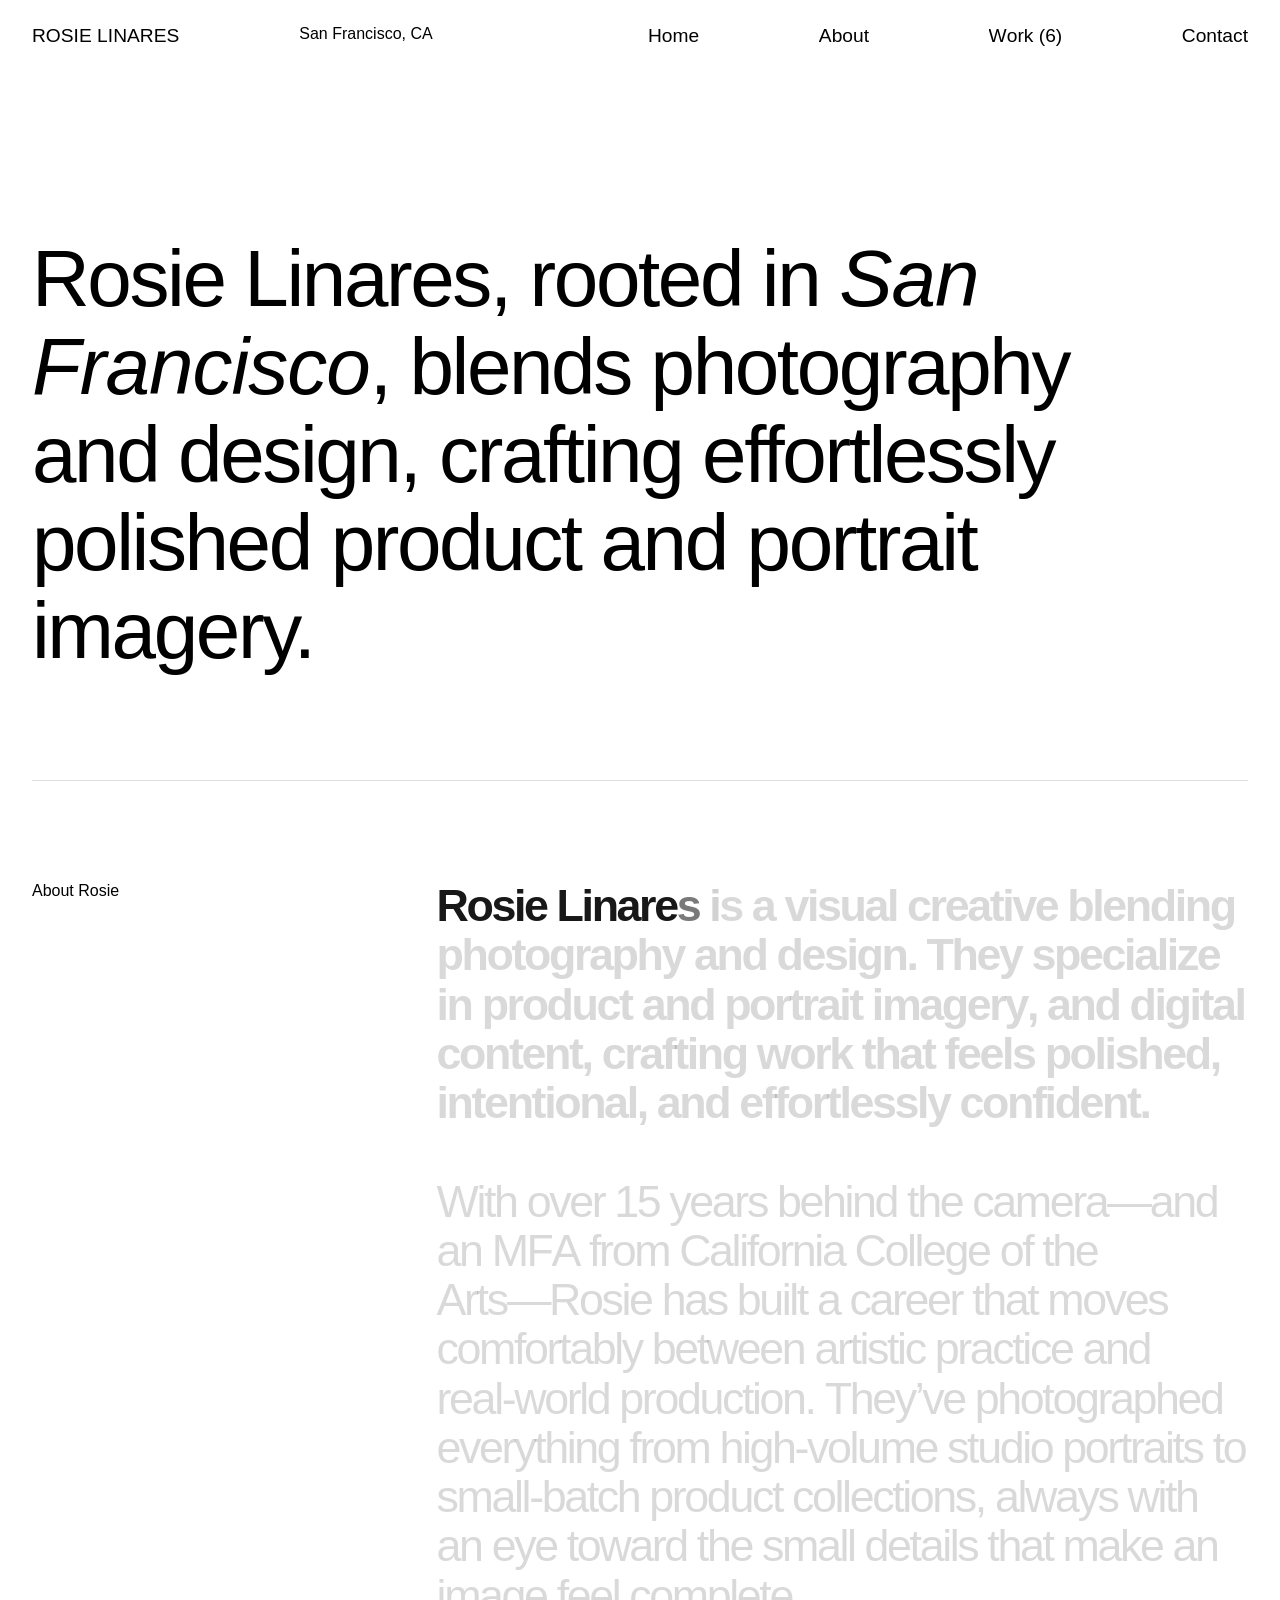
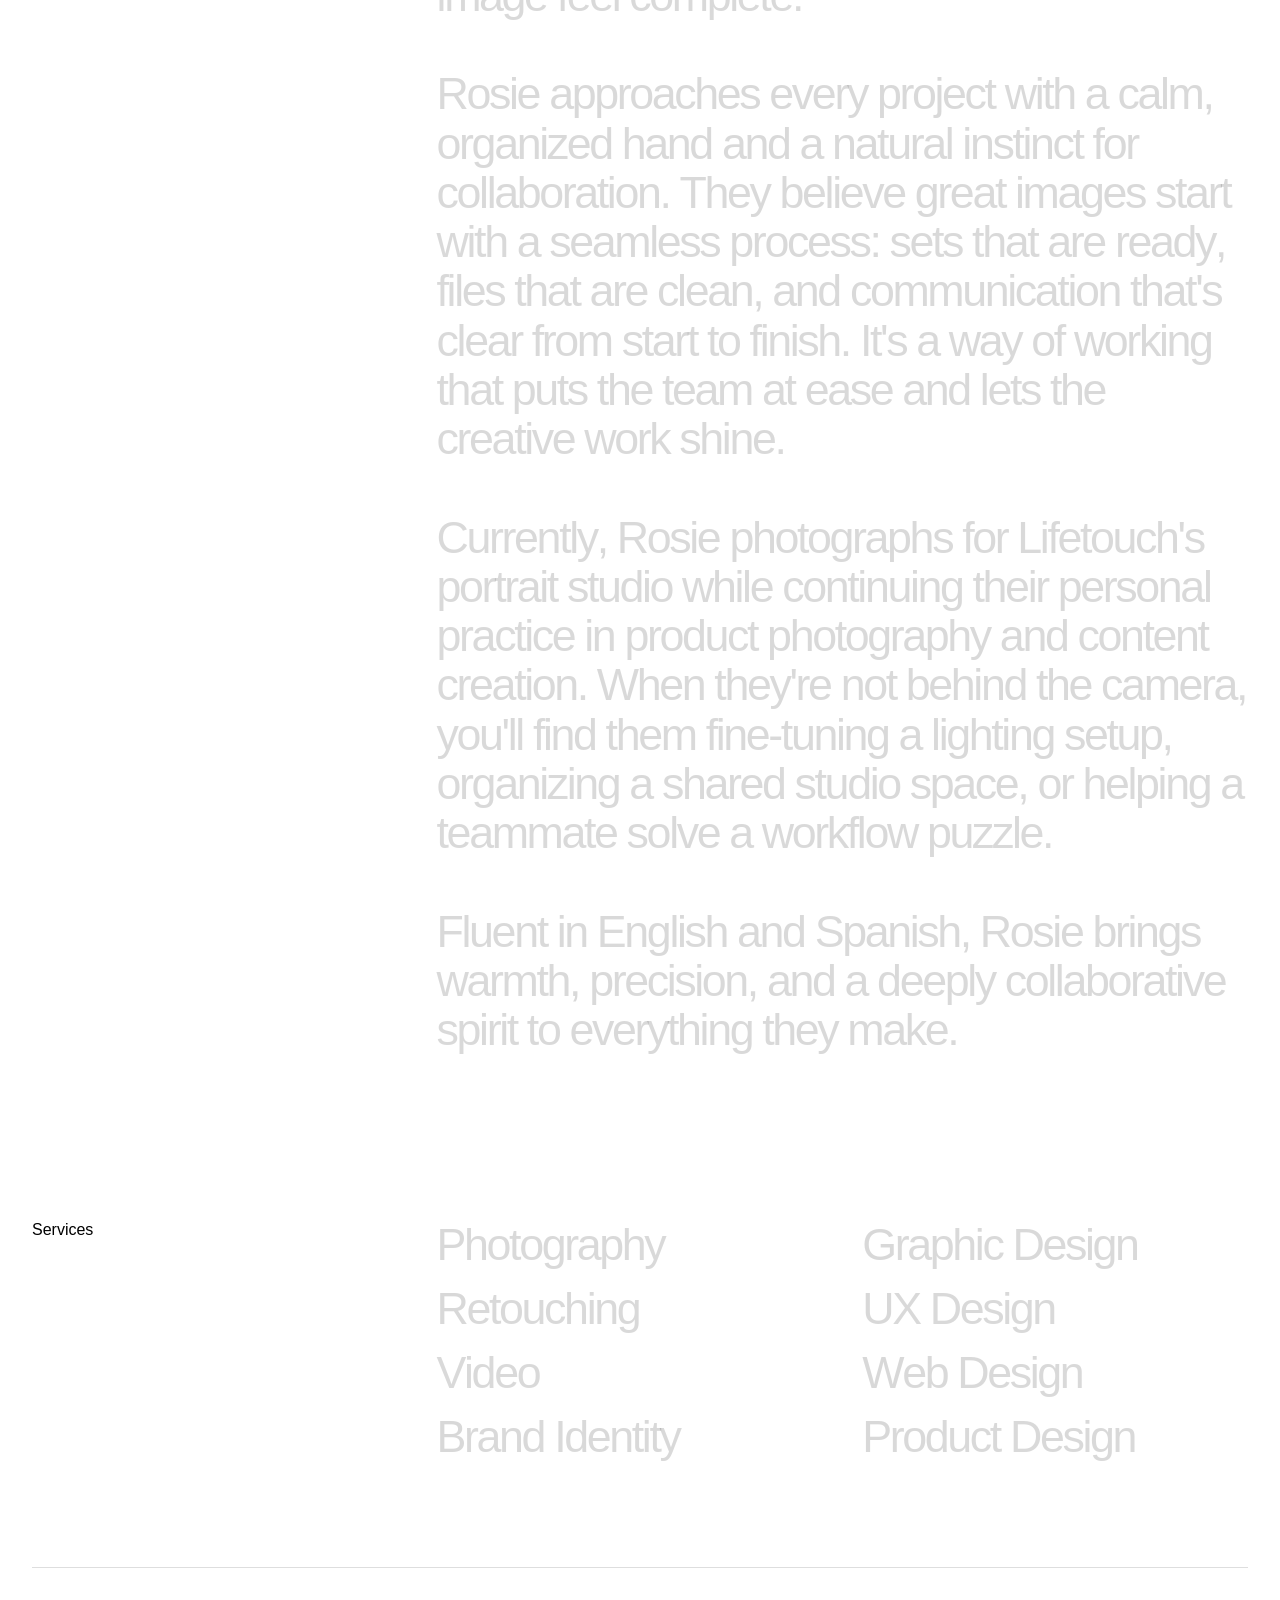
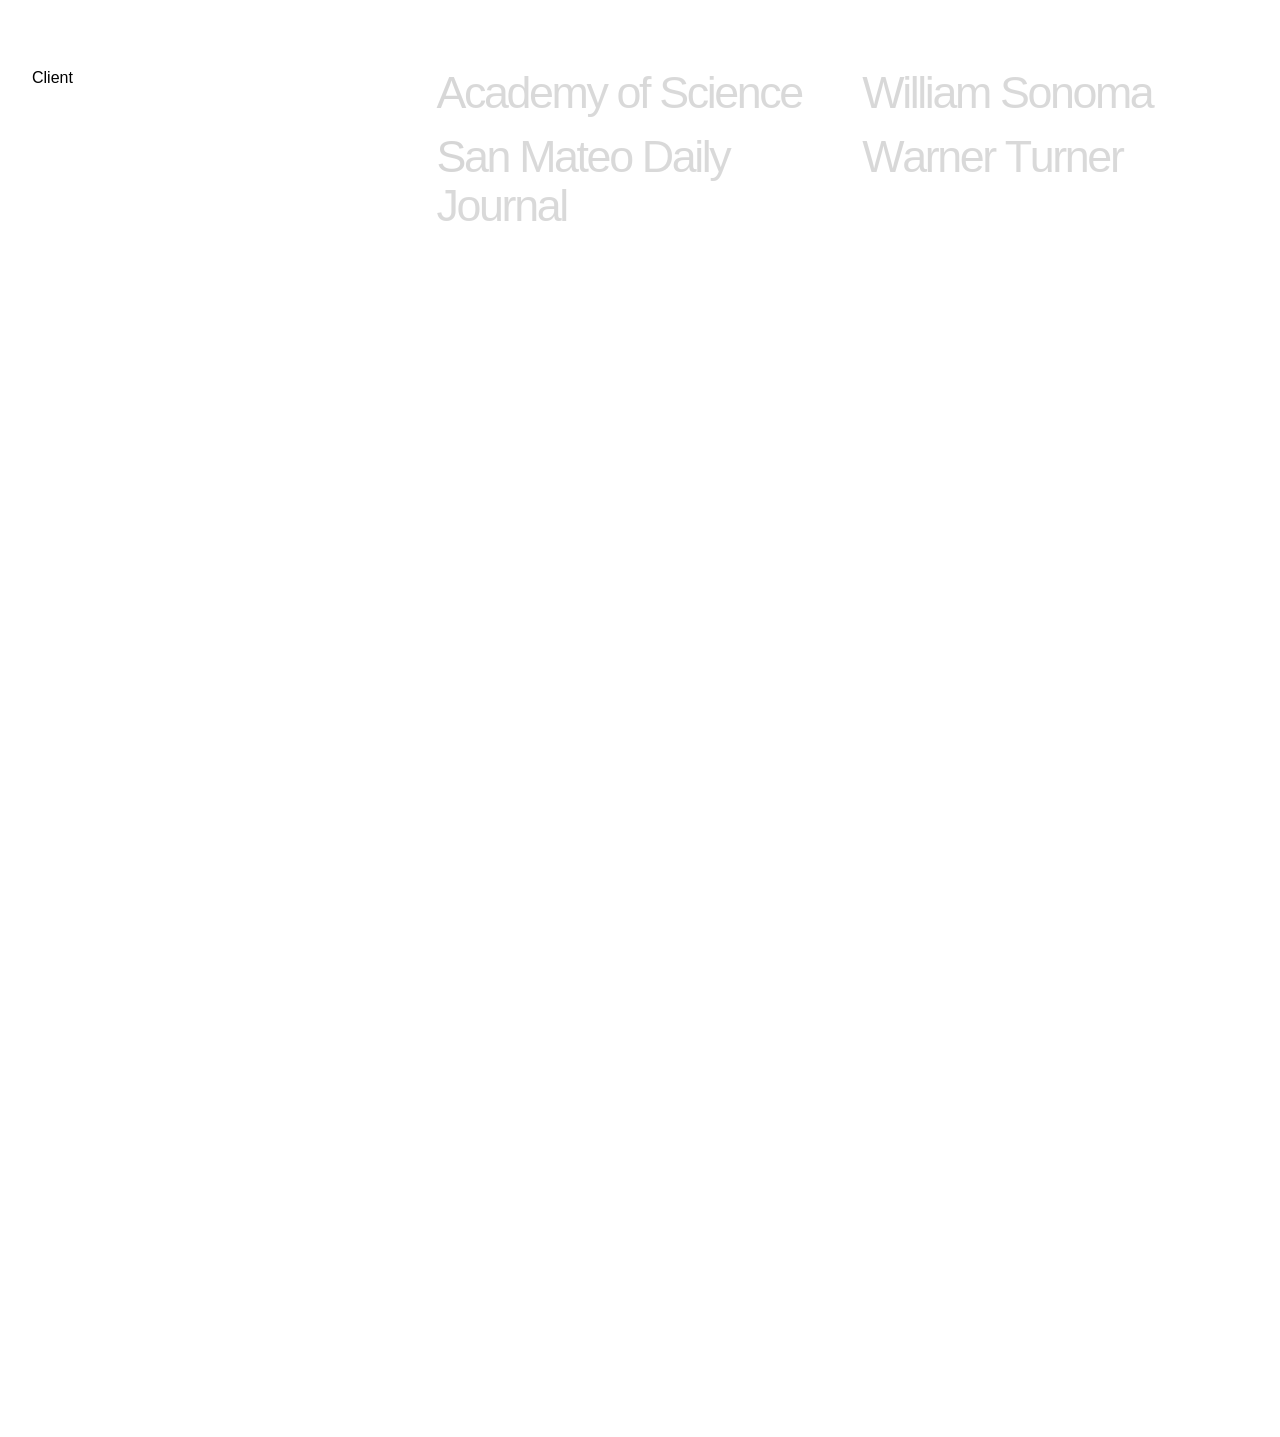
==== about.html @ 7d856538 "Added html, css, html pages all pages and styling from webflow" ====
<!DOCTYPE html><!-- Handled by Exflow.site --><html data-wf-page="6a34d59f1e7513f7c53cedb5" data-wf-site="6a34d59d1e7513f7c53ced21" data-wf-status="1" lang="en"><head><meta charset="utf-8"/><link href="https://cdn.prod.website-files.com" rel="preconnect" /><title>About | Rosie Linares, Visual Creative</title><meta content="Rosie Linares is a San Francisco visual creative blending photography and design. With an MFA and 15+ years behind the camera, they bring calm, precision, and an effortlessly polished eye to every project." name="description"/><meta content="About | Rosie Linares, Visual Creative" property="og:title"/><meta content="Rosie Linares is a San Francisco visual creative blending photography and design. With an MFA and 15+ years behind the camera, they bring calm, precision, and an effortlessly polished eye to every project." property="og:description"/><meta content="About | Rosie Linares, Visual Creative" name="twitter:title"/><meta content="Rosie Linares is a San Francisco visual creative blending photography and design. With an MFA and 15+ years behind the camera, they bring calm, precision, and an effortlessly polished eye to every project." name="twitter:description"/><meta property="og:type" content="website"/><meta content="summary_large_image" name="twitter:card"/><meta content="width=device-width, initial-scale=1" name="viewport"/><meta content="Webflow" name="generator"/><link href="css/rosie-linares.webflow.shared.ce49de2e5.css" rel="stylesheet" type="text/css"  /><style>html.w-mod-js:not(.w-mod-ix3) :is(.navigation-link .nav-text.first, .navigation-link .nav-text.second, .display-1.second) {visibility: hidden !important;}</style><link href="https://fonts.googleapis.com" rel="preconnect"/><link href="https://fonts.gstatic.com" rel="preconnect" /><script src="https://ajax.googleapis.com/ajax/libs/webfont/1.6.26/webfont.js" type="text/javascript"></script><script type="text/javascript">WebFont.load({  google: {    families: ["Inter:100,200,300,400,500,600,700,800,900","Playfair Display:400,500,600,700,800,900"]  }});</script><script type="text/javascript">!function(o,c){var n=c.documentElement,t=" w-mod-";n.className+=t+"js",("ontouchstart"in o||o.DocumentTouch&&c instanceof DocumentTouch)&&(n.className+=t+"touch")}(window,document);</script><link href="https://cdn.prod.website-files.com/6a34d59d1e7513f7c53ced21/6a3c64e9176efddaf45bf6a1_Artboard%201.png" rel="icon" type="image/png" sizes="32x32" media="(prefers-color-scheme: light)"/><link href="https://cdn.prod.website-files.com/6a34d59d1e7513f7c53ced21/6a3c64e9176efddaf45bf6a1_Artboard%201.png" rel="icon" type="image/png" sizes="32x32" media="(prefers-color-scheme: dark)"/><link href="https://cdn.prod.website-files.com/6a34d59d1e7513f7c53ced21/6a3c64e83c9393a1ef8aed61_Artboard%201.png" rel="icon" type="image/png" sizes="48x48"/><link href="https://cdn.prod.website-files.com/6a34d59d1e7513f7c53ced21/6a3c64e9ed59e086eab0b584_Artboard%201.png" rel="apple-touch-icon" sizes="180x180"/><link href="https://cdn.prod.website-files.com/6a34d59d1e7513f7c53ced21/6a3c64e952f76e71a8f8dd30_Artboard%201.png" rel="icon" type="image/png" sizes="192x192"/><link href="https://cdn.prod.website-files.com/6a34d59d1e7513f7c53ced21/6a3c64e9ed59e086eab0b587_Artboard%201.png" rel="icon" type="image/png" sizes="512x512"/></head><body><div class="navigation-wrapper-main"><div class="container-nav"><div class="navigation-content"><div id="w-node-cdcb0ebe-6184-0899-ea51-5038671515ce-671515cb" class="part-2"><a href="/" class="navigation-link w-inline-block"><div class="nav-text first">ROSIE LINARES</div><div class="nav-text second">MOKA</div></a><div class="simple-text first hide"><div>San Francisco, CA</div></div></div><nav id="w-node-cdcb0ebe-6184-0899-ea51-5038671515d2-671515cb" class="part-3"><div data-animation="default" data-collapse="medium" data-duration="400" data-easing="ease" data-easing2="ease" role="banner" class="navbar w-nav"><div class="last-item"><nav role="navigation" class="nav-menu w-nav-menu"><a href="/" class="navigation-link w-inline-block"><div class="nav-text first">Home</div><div class="nav-text second">Home</div></a><a href="/about" aria-current="page" class="navigation-link w-inline-block w--current"><div class="nav-text first">About</div><div class="nav-text second">About</div></a><a href="/work" class="navigation-link w-inline-block"><div class="nav-text first">Work (6)</div><div class="nav-text second">Work (17)</div></a><a href="mailto:contact@moka.com" class="navigation-link w-inline-block"><div class="nav-text first">Contact</div><div class="nav-text second">Contact</div></a></nav><div class="menu-button w-nav-button"><img src="https://cdn.prod.website-files.com/6a34d59d1e7513f7c53ced21/6a34d59f1e7513f7c53cef4c_hamburger.png" loading="lazy" width="26" sizes="(max-width: 767px) 26px, (max-width: 991px) 3vw, 100vw" alt="" srcset="https://cdn.prod.website-files.com/6a34d59d1e7513f7c53ced21/6a34d59f1e7513f7c53cef4c_hamburger-p-500.png 500w, https://cdn.prod.website-files.com/6a34d59d1e7513f7c53ced21/6a34d59f1e7513f7c53cef4c_hamburger.png 512w"/></div></div></div></nav></div></div></div><section class="section with-about"><div class="container"><div><div class="grid-12 top left"><h1 id="w-node-b67cacfb-a2e9-d087-ba2d-2298cf67a23e-c53cedb5" class="display-1">Rosie Linares, rooted in <span class="other-font">San Francisco</span>, blends photography and design, crafting effortlessly polished product and portrait imagery.</h1></div><div class="line-divider second"></div><div class="about-grid"><div id="w-node-a476dae7-53b1-4a06-ebf0-2ae2a60ea779-c53cedb5" class="simple-text first"><div>About Rosie</div></div><div><h2 id="w-node-_7d896076-9b51-4ad3-fa02-8f5c5465dc50-c53cedb5" class="display-1 second _2-8-rem"><strong>Rosie Linares is a visual creative blending photography and design. They specialize in product and portrait imagery, and digital content, crafting work that feels polished, intentional, and effortlessly confident.</strong><br/><br/>With over 15 years behind the camera—and an MFA from California College of the Arts—Rosie has built a career that moves comfortably between artistic practice and real-world production. They’ve photographed everything from high-volume studio portraits to small-batch product collections, always with an eye toward the small details that make an image feel complete.<br/><br/>Rosie approaches every project with a calm, organized hand and a natural instinct for collaboration. They believe great images start with a seamless process: sets that are ready, files that are clean, and communication that&#x27;s clear from start to finish. It&#x27;s a way of working that puts the team at ease and lets the creative work shine.<br/><br/>Currently, Rosie photographs for Lifetouch&#x27;s portrait studio while continuing their personal practice in product photography and content creation. When they&#x27;re not behind the camera, you&#x27;ll find them fine-tuning a lighting setup, organizing a shared studio space, or helping a teammate solve a workflow puzzle.<br/><br/>Fluent in English and Spanish, Rosie brings warmth, precision, and a deeply collaborative spirit to everything they make.</h2></div></div><div class="margin-80"><div class="photo-wrapper"><img sizes="(max-width: 1512px) 100vw, 1512px" srcset="https://cdn.prod.website-files.com/6a34d59d1e7513f7c53ced21/6a3c68575c8184cc14cb0804_101-p-500.jpg 500w, https://cdn.prod.website-files.com/6a34d59d1e7513f7c53ced21/6a3c68575c8184cc14cb0804_101-p-800.jpg 800w, https://cdn.prod.website-files.com/6a34d59d1e7513f7c53ced21/6a3c68575c8184cc14cb0804_101-p-1080.jpg 1080w, https://cdn.prod.website-files.com/6a34d59d1e7513f7c53ced21/6a3c68575c8184cc14cb0804_101.jpg 1512w" alt="" src="https://cdn.prod.website-files.com/6a34d59d1e7513f7c53ced21/6a3c68575c8184cc14cb0804_101.jpg" loading="eager" class="work-photo-first"/><div class="work-overlay first half"></div></div></div><div class="margin-80"><div class="about-grid"><div id="w-node-f2d107e4-3eb6-d639-eb3e-d5342d7d6142-c53cedb5" class="simple-text first"><div>Services</div></div><div class="grid-inside"><h2 class="display-1 second _2-8-rem">Photography</h2><h2 class="display-1 second _2-8-rem">Graphic Design</h2><h2 class="display-1 second _2-8-rem">Retouching</h2><h2 class="display-1 second _2-8-rem">UX Design</h2><h2 class="display-1 second _2-8-rem">Video</h2><h2 class="display-1 second _2-8-rem">Web Design</h2><h2 class="display-1 second _2-8-rem">Brand Identity</h2><h2 class="display-1 second _2-8-rem">Product Design</h2></div></div></div><div class="line-divider second"></div><div class="about-grid"><div id="w-node-e4e2fbf3-86de-cfc4-60fd-074ee73163d1-c53cedb5" class="simple-text first"><div>Client</div></div><div class="grid-inside"><h2 class="display-1 second _2-8-rem">Academy of Science</h2><h2 class="display-1 second _2-8-rem">William Sonoma</h2><h2 class="display-1 second _2-8-rem">San Mateo Daily Journal</h2><h2 class="display-1 second _2-8-rem">Warner Turner</h2></div></div></div></div></section><div data-w-id="bd719ca3-a203-b525-6582-d6c9aac8ec9b" class="footer-main"><div class="container"><div><div class="grid-12 less-gap"><div id="w-node-bd719ca3-a203-b525-6582-d6c9aac8ec9f-aac8ec9b"><h2 id="w-node-bd719ca3-a203-b525-6582-d6c9aac8eca0-aac8ec9b" class="display-1 second _4-2-rem">Let&#x27;s Talk</h2><a href="mailto:contact@website.com" id="w-node-bd719ca3-a203-b525-6582-d6c9aac8eca2-aac8ec9b" class="navigation-link for-button w-inline-block"><div class="nav-text first">Get in touch</div><div class="nav-text second">Get in touch</div></a><div class="margin-50"><a href="https://flowmance.com/" target="_blank" class="navigation-link copyright w-inline-block"><div class="nav-text first">©2025 Rosie Linares.</div><div class="nav-text second">©2025 Moka. Powered by Webflow</div></a></div></div><div id="w-node-bd719ca3-a203-b525-6582-d6c9aac8eca7-aac8ec9b"><div><h2 class="display-1 second uppercase">follow us</h2><div class="margin-20"><div class="margin-10"><a href="https://instagram.com/rlinaresphotography" target="_blank" class="navigation-link for-footer w-inline-block"><div class="nav-text first">Instagram</div><div class="nav-text second">Instagram</div></a></div></div></div></div><div id="w-node-bd719ca3-a203-b525-6582-d6c9aac8ecc5-aac8ec9b"><h2 class="display-1 second uppercase">Contact</h2><div class="margin-20"><a href="mailto:contact@website.com" class="navigation-link for-footer w-inline-block"><div class="nav-text first">photography@rosielinares.com</div><div class="nav-text second">photography@rosielinares.com</div></a><div class="margin-10"><a href="tel:+18001236789" class="navigation-link for-footer w-inline-block"><div class="nav-text first">+1 415 429 6673<br/></div><div class="nav-text second">+1 800 1236 789<br/></div></a></div></div></div></div></div></div><div class="container"><div><a href="#" class="navigation-link full w-inline-block"><div class="nav-text first">©ROSIE LINARES</div></a></div></div></div><script src="js/jquery.js?site=6a34d59d1e7513f7c53ced21" type="text/javascript"  ></script><script src="js/webflow.schunk.36b8fb49256177c8.js" type="text/javascript"  ></script><script src="js/webflow.schunk.e5972a22b2f95ff8.js" type="text/javascript"  ></script><script src="js/webflow-script-1.js" type="text/javascript"  ></script><script src="js/gsap.min.js" type="text/javascript"></script><script src="js/splittext.min.js" type="text/javascript"></script><script src="js/scrolltrigger.min.js" type="text/javascript"></script></body></html>
---- css/rosie-linares.webflow.shared.ce49de2e5.css ----
html {
  -webkit-text-size-adjust: 100%;
  -ms-text-size-adjust: 100%;
  font-family: sans-serif;
}

body {
  margin: 0;
}

article, aside, details, figcaption, figure, footer, header, hgroup, main, menu, nav, section, summary {
  display: block;
}

audio, canvas, progress, video {
  vertical-align: baseline;
  display: inline-block;
}

audio:not([controls]) {
  height: 0;
  display: none;
}

[hidden], template {
  display: none;
}

a {
  background-color: #0000;
}

a:active, a:hover {
  outline: 0;
}

abbr[title] {
  border-bottom: 1px dotted;
}

b, strong {
  font-weight: bold;
}

dfn {
  font-style: italic;
}

h1 {
  margin: .67em 0;
  font-size: 2em;
}

mark {
  color: #000;
  background: #ff0;
}

small {
  font-size: 80%;
}

sub, sup {
  vertical-align: baseline;
  font-size: 75%;
  line-height: 0;
  position: relative;
}

sup {
  top: -.5em;
}

sub {
  bottom: -.25em;
}

img {
  border: 0;
}

svg:not(:root) {
  overflow: hidden;
}

hr {
  box-sizing: content-box;
  height: 0;
}

pre {
  overflow: auto;
}

code, kbd, pre, samp {
  font-family: monospace;
  font-size: 1em;
}

button, input, optgroup, select, textarea {
  color: inherit;
  font: inherit;
  margin: 0;
}

button {
  overflow: visible;
}

button, select {
  text-transform: none;
}

button, html input[type="button"], input[type="reset"] {
  -webkit-appearance: button;
  cursor: pointer;
}

button[disabled], html input[disabled] {
  cursor: default;
}

button::-moz-focus-inner, input::-moz-focus-inner {
  border: 0;
  padding: 0;
}

input {
  line-height: normal;
}

input[type="checkbox"], input[type="radio"] {
  box-sizing: border-box;
  padding: 0;
}

input[type="number"]::-webkit-inner-spin-button, input[type="number"]::-webkit-outer-spin-button {
  height: auto;
}

input[type="search"] {
  -webkit-appearance: none;
}

input[type="search"]::-webkit-search-cancel-button, input[type="search"]::-webkit-search-decoration {
  -webkit-appearance: none;
}

legend {
  border: 0;
  padding: 0;
}

textarea {
  overflow: auto;
}

optgroup {
  font-weight: bold;
}

table {
  border-collapse: collapse;
  border-spacing: 0;
}

td, th {
  padding: 0;
}

@font-face {
  font-family: webflow-icons;
  src: url("[data-uri]") format("truetype");
  font-weight: normal;
  font-style: normal;
}

[class^="w-icon-"], [class*=" w-icon-"] {
  speak: none;
  font-variant: normal;
  text-transform: none;
  -webkit-font-smoothing: antialiased;
  -moz-osx-font-smoothing: grayscale;
  font-style: normal;
  font-weight: normal;
  line-height: 1;
  font-family: webflow-icons !important;
}

.w-icon-slider-right:before {
  content: "";
}

.w-icon-slider-left:before {
  content: "";
}

.w-icon-nav-menu:before {
  content: "";
}

.w-icon-arrow-down:before, .w-icon-dropdown-toggle:before {
  content: "";
}

.w-icon-file-upload-remove:before {
  content: "";
}

.w-icon-file-upload-icon:before {
  content: "";
}

* {
  box-sizing: border-box;
}

html {
  height: 100%;
}

body {
  color: #333;
  background-color: #fff;
  min-height: 100%;
  margin: 0;
  font-family: Arial, sans-serif;
  font-size: 14px;
  line-height: 20px;
}

img {
  vertical-align: middle;
  max-width: 100%;
  display: inline-block;
}

html.w-mod-touch * {
  background-attachment: scroll !important;
}

.w-block {
  display: block;
}

.w-inline-block {
  max-width: 100%;
  display: inline-block;
}

.w-clearfix:before, .w-clearfix:after {
  content: " ";
  grid-area: 1 / 1 / 2 / 2;
  display: table;
}

.w-clearfix:after {
  clear: both;
}

.w-hidden {
  display: none;
}

.w-button {
  color: #fff;
  line-height: inherit;
  cursor: pointer;
  background-color: #3898ec;
  border: 0;
  border-radius: 0;
  padding: 9px 15px;
  text-decoration: none;
  display: inline-block;
}

input.w-button {
  -webkit-appearance: button;
}

html[data-w-dynpage] [data-w-cloak] {
  color: #0000 !important;
}

.w-code-block {
  margin: unset;
}

pre.w-code-block code {
  all: inherit;
}

pre.w-code-block code > span {
  display: block !important;
}

.w-optimization {
  display: contents;
}

.w-webflow-badge, .w-webflow-badge > img {
  box-sizing: unset;
  width: unset;
  height: unset;
  max-height: unset;
  max-width: unset;
  min-height: unset;
  min-width: unset;
  margin: unset;
  padding: unset;
  float: unset;
  clear: unset;
  border: unset;
  border-radius: unset;
  background: unset;
  background-image: unset;
  background-position: unset;
  background-size: unset;
  background-repeat: unset;
  background-origin: unset;
  background-clip: unset;
  background-attachment: unset;
  background-color: unset;
  box-shadow: unset;
  transform: unset;
  direction: unset;
  font-family: unset;
  font-weight: unset;
  color: unset;
  font-size: unset;
  line-height: unset;
  font-style: unset;
  font-variant: unset;
  text-align: unset;
  letter-spacing: unset;
  -webkit-text-decoration: unset;
  text-decoration: unset;
  text-indent: unset;
  text-transform: unset;
  list-style-type: unset;
  text-shadow: unset;
  vertical-align: unset;
  cursor: unset;
  white-space: unset;
  word-break: unset;
  word-spacing: unset;
  word-wrap: unset;
  transition: unset;
}

.w-webflow-badge {
  white-space: nowrap;
  cursor: pointer;
  box-shadow: 0 0 0 1px #0000001a, 0 1px 3px #0000001a;
  visibility: visible !important;
  opacity: 1 !important;
  z-index: 2147483647 !important;
  color: #aaadb0 !important;
  width: auto !important;
  height: auto !important;
  overflow: unset !important;
  background-color: #fff !important;
  border-radius: 3px !important;
  margin: 0 !important;
  padding: 6px !important;
  font-size: 12px !important;
  line-height: 14px !important;
  text-decoration: none !important;
  display: inline-block !important;
  position: fixed !important;
  inset: auto 12px 12px auto !important;
  transform: none !important;
}

.w-webflow-badge > img {
  position: unset;
  visibility: unset !important;
  opacity: 1 !important;
  vertical-align: middle !important;
  display: inline-block !important;
}

h1, h2, h3, h4, h5, h6 {
  margin-bottom: 10px;
  font-weight: bold;
}

h1 {
  margin-top: 20px;
  font-size: 38px;
  line-height: 44px;
}

h2 {
  margin-top: 20px;
  font-size: 32px;
  line-height: 36px;
}

h3 {
  margin-top: 20px;
  font-size: 24px;
  line-height: 30px;
}

h4 {
  margin-top: 10px;
  font-size: 18px;
  line-height: 24px;
}

h5 {
  margin-top: 10px;
  font-size: 14px;
  line-height: 20px;
}

h6 {
  margin-top: 10px;
  font-size: 12px;
  line-height: 18px;
}

p {
  margin-top: 0;
  margin-bottom: 10px;
}

blockquote {
  border-left: 5px solid #e2e2e2;
  margin: 0 0 10px;
  padding: 10px 20px;
  font-size: 18px;
  line-height: 22px;
}

figure {
  margin: 0 0 10px;
}

figcaption {
  text-align: center;
  margin-top: 5px;
}

ul, ol {
  margin-top: 0;
  margin-bottom: 10px;
  padding-left: 40px;
}

.w-list-unstyled {
  padding-left: 0;
  list-style: none;
}

.w-embed:before, .w-embed:after {
  content: " ";
  grid-area: 1 / 1 / 2 / 2;
  display: table;
}

.w-embed:after {
  clear: both;
}

.w-video {
  width: 100%;
  padding: 0;
  position: relative;
}

.w-video iframe, .w-video object, .w-video embed {
  border: none;
  width: 100%;
  height: 100%;
  position: absolute;
  top: 0;
  left: 0;
}

fieldset {
  border: 0;
  margin: 0;
  padding: 0;
}

button, [type="button"], [type="reset"] {
  cursor: pointer;
  -webkit-appearance: button;
  border: 0;
}

.w-form {
  margin: 0 0 15px;
}

.w-form-done {
  text-align: center;
  background-color: #ddd;
  padding: 20px;
  display: none;
}

.w-form-fail {
  background-color: #ffdede;
  margin-top: 10px;
  padding: 10px;
  display: none;
}

label {
  margin-bottom: 5px;
  font-weight: bold;
  display: block;
}

.w-input, .w-select {
  color: #333;
  vertical-align: middle;
  background-color: #fff;
  border: 1px solid #ccc;
  width: 100%;
  height: 38px;
  margin-bottom: 10px;
  padding: 8px 12px;
  font-size: 14px;
  line-height: 1.42857;
  display: block;
}

.w-input::placeholder, .w-select::placeholder {
  color: #999;
}

.w-input:focus, .w-select:focus {
  border-color: #3898ec;
  outline: 0;
}

.w-input[disabled], .w-select[disabled], .w-input[readonly], .w-select[readonly], fieldset[disabled] .w-input, fieldset[disabled] .w-select {
  cursor: not-allowed;
}

.w-input[disabled]:not(.w-input-disabled), .w-select[disabled]:not(.w-input-disabled), .w-input[readonly], .w-select[readonly], fieldset[disabled]:not(.w-input-disabled) .w-input, fieldset[disabled]:not(.w-input-disabled) .w-select {
  background-color: #eee;
}

textarea.w-input, textarea.w-select {
  height: auto;
}

.w-select {
  background-color: #f3f3f3;
}

.w-select[multiple] {
  height: auto;
}

.w-form-label {
  cursor: pointer;
  margin-bottom: 0;
  font-weight: normal;
  display: inline-block;
}

.w-radio {
  margin-bottom: 5px;
  padding-left: 20px;
  display: block;
}

.w-radio:before, .w-radio:after {
  content: " ";
  grid-area: 1 / 1 / 2 / 2;
  display: table;
}

.w-radio:after {
  clear: both;
}

.w-radio-input {
  float: left;
  margin: 3px 0 0 -20px;
  line-height: normal;
}

.w-file-upload {
  margin-bottom: 10px;
  display: block;
}

.w-file-upload-input {
  opacity: 0;
  z-index: -100;
  width: .1px;
  height: .1px;
  position: absolute;
  overflow: hidden;
}

.w-file-upload-default, .w-file-upload-uploading, .w-file-upload-success {
  color: #333;
  display: inline-block;
}

.w-file-upload-error {
  margin-top: 10px;
  display: block;
}

.w-file-upload-default.w-hidden, .w-file-upload-uploading.w-hidden, .w-file-upload-error.w-hidden, .w-file-upload-success.w-hidden {
  display: none;
}

.w-file-upload-uploading-btn {
  cursor: pointer;
  background-color: #fafafa;
  border: 1px solid #ccc;
  margin: 0;
  padding: 8px 12px;
  font-size: 14px;
  font-weight: normal;
  display: flex;
}

.w-file-upload-file {
  background-color: #fafafa;
  border: 1px solid #ccc;
  flex-grow: 1;
  justify-content: space-between;
  margin: 0;
  padding: 8px 9px 8px 11px;
  display: flex;
}

.w-file-upload-file-name {
  font-size: 14px;
  font-weight: normal;
  display: block;
}

.w-file-remove-link {
  cursor: pointer;
  width: auto;
  height: auto;
  margin-top: 3px;
  margin-left: 10px;
  padding: 3px;
  display: block;
}

.w-icon-file-upload-remove {
  margin: auto;
  font-size: 10px;
}

.w-file-upload-error-msg {
  color: #ea384c;
  padding: 2px 0;
  display: inline-block;
}

.w-file-upload-info {
  padding: 0 12px;
  line-height: 38px;
  display: inline-block;
}

.w-file-upload-label {
  cursor: pointer;
  background-color: #fafafa;
  border: 1px solid #ccc;
  margin: 0;
  padding: 8px 12px;
  font-size: 14px;
  font-weight: normal;
  display: inline-block;
}

.w-icon-file-upload-icon, .w-icon-file-upload-uploading {
  width: 20px;
  margin-right: 8px;
  display: inline-block;
}

.w-icon-file-upload-uploading {
  height: 20px;
}

.w-container {
  max-width: 940px;
  margin-left: auto;
  margin-right: auto;
}

.w-container:before, .w-container:after {
  content: " ";
  grid-area: 1 / 1 / 2 / 2;
  display: table;
}

.w-container:after {
  clear: both;
}

.w-container .w-row {
  margin-left: -10px;
  margin-right: -10px;
}

.w-row:before, .w-row:after {
  content: " ";
  grid-area: 1 / 1 / 2 / 2;
  display: table;
}

.w-row:after {
  clear: both;
}

.w-row .w-row {
  margin-left: 0;
  margin-right: 0;
}

.w-col {
  float: left;
  width: 100%;
  min-height: 1px;
  padding-left: 10px;
  padding-right: 10px;
  position: relative;
}

.w-col .w-col {
  padding-left: 0;
  padding-right: 0;
}

.w-col-1 {
  width: 8.33333%;
}

.w-col-2 {
  width: 16.6667%;
}

.w-col-3 {
  width: 25%;
}

.w-col-4 {
  width: 33.3333%;
}

.w-col-5 {
  width: 41.6667%;
}

.w-col-6 {
  width: 50%;
}

.w-col-7 {
  width: 58.3333%;
}

.w-col-8 {
  width: 66.6667%;
}

.w-col-9 {
  width: 75%;
}

.w-col-10 {
  width: 83.3333%;
}

.w-col-11 {
  width: 91.6667%;
}

.w-col-12 {
  width: 100%;
}

.w-hidden-main {
  display: none !important;
}

@media screen and (max-width: 991px) {
  .w-container {
    max-width: 728px;
  }

  .w-hidden-main {
    display: inherit !important;
  }

  .w-hidden-medium {
    display: none !important;
  }

  .w-col-medium-1 {
    width: 8.33333%;
  }

  .w-col-medium-2 {
    width: 16.6667%;
  }

  .w-col-medium-3 {
    width: 25%;
  }

  .w-col-medium-4 {
    width: 33.3333%;
  }

  .w-col-medium-5 {
    width: 41.6667%;
  }

  .w-col-medium-6 {
    width: 50%;
  }

  .w-col-medium-7 {
    width: 58.3333%;
  }

  .w-col-medium-8 {
    width: 66.6667%;
  }

  .w-col-medium-9 {
    width: 75%;
  }

  .w-col-medium-10 {
    width: 83.3333%;
  }

  .w-col-medium-11 {
    width: 91.6667%;
  }

  .w-col-medium-12 {
    width: 100%;
  }

  .w-col-stack {
    width: 100%;
    left: auto;
    right: auto;
  }
}

@media screen and (max-width: 767px) {
  .w-hidden-main, .w-hidden-medium {
    display: inherit !important;
  }

  .w-hidden-small {
    display: none !important;
  }

  .w-row, .w-container .w-row {
    margin-left: 0;
    margin-right: 0;
  }

  .w-col {
    width: 100%;
    left: auto;
    right: auto;
  }

  .w-col-small-1 {
    width: 8.33333%;
  }

  .w-col-small-2 {
    width: 16.6667%;
  }

  .w-col-small-3 {
    width: 25%;
  }

  .w-col-small-4 {
    width: 33.3333%;
  }

  .w-col-small-5 {
    width: 41.6667%;
  }

  .w-col-small-6 {
    width: 50%;
  }

  .w-col-small-7 {
    width: 58.3333%;
  }

  .w-col-small-8 {
    width: 66.6667%;
  }

  .w-col-small-9 {
    width: 75%;
  }

  .w-col-small-10 {
    width: 83.3333%;
  }

  .w-col-small-11 {
    width: 91.6667%;
  }

  .w-col-small-12 {
    width: 100%;
  }
}

@media screen and (max-width: 479px) {
  .w-container {
    max-width: none;
  }

  .w-hidden-main, .w-hidden-medium, .w-hidden-small {
    display: inherit !important;
  }

  .w-hidden-tiny {
    display: none !important;
  }

  .w-col {
    width: 100%;
  }

  .w-col-tiny-1 {
    width: 8.33333%;
  }

  .w-col-tiny-2 {
    width: 16.6667%;
  }

  .w-col-tiny-3 {
    width: 25%;
  }

  .w-col-tiny-4 {
    width: 33.3333%;
  }

  .w-col-tiny-5 {
    width: 41.6667%;
  }

  .w-col-tiny-6 {
    width: 50%;
  }

  .w-col-tiny-7 {
    width: 58.3333%;
  }

  .w-col-tiny-8 {
    width: 66.6667%;
  }

  .w-col-tiny-9 {
    width: 75%;
  }

  .w-col-tiny-10 {
    width: 83.3333%;
  }

  .w-col-tiny-11 {
    width: 91.6667%;
  }

  .w-col-tiny-12 {
    width: 100%;
  }
}

.w-widget {
  position: relative;
}

.w-widget-map {
  width: 100%;
  height: 400px;
}

.w-widget-map label {
  width: auto;
  display: inline;
}

.w-widget-map img {
  max-width: inherit;
}

.w-widget-map .gm-style-iw {
  text-align: center;
}

.w-widget-map .gm-style-iw > button {
  display: none !important;
}

.w-widget-twitter {
  overflow: hidden;
}

.w-widget-twitter-count-shim {
  vertical-align: top;
  text-align: center;
  background: #fff;
  border: 1px solid #758696;
  border-radius: 3px;
  width: 28px;
  height: 20px;
  display: inline-block;
  position: relative;
}

.w-widget-twitter-count-shim * {
  pointer-events: none;
  -webkit-user-select: none;
  user-select: none;
}

.w-widget-twitter-count-shim .w-widget-twitter-count-inner {
  text-align: center;
  color: #999;
  font-family: serif;
  font-size: 15px;
  line-height: 12px;
  position: relative;
}

.w-widget-twitter-count-shim .w-widget-twitter-count-clear {
  display: block;
  position: relative;
}

.w-widget-twitter-count-shim.w--large {
  width: 36px;
  height: 28px;
}

.w-widget-twitter-count-shim.w--large .w-widget-twitter-count-inner {
  font-size: 18px;
  line-height: 18px;
}

.w-widget-twitter-count-shim:not(.w--vertical) {
  margin-left: 5px;
  margin-right: 8px;
}

.w-widget-twitter-count-shim:not(.w--vertical).w--large {
  margin-left: 6px;
}

.w-widget-twitter-count-shim:not(.w--vertical):before, .w-widget-twitter-count-shim:not(.w--vertical):after {
  content: " ";
  pointer-events: none;
  border: solid #0000;
  width: 0;
  height: 0;
  position: absolute;
  top: 50%;
  left: 0;
}

.w-widget-twitter-count-shim:not(.w--vertical):before {
  border-width: 4px;
  border-color: #75869600 #5d6c7b #75869600 #75869600;
  margin-top: -4px;
  margin-left: -9px;
}

.w-widget-twitter-count-shim:not(.w--vertical).w--large:before {
  border-width: 5px;
  margin-top: -5px;
  margin-left: -10px;
}

.w-widget-twitter-count-shim:not(.w--vertical):after {
  border-width: 4px;
  border-color: #fff0 #fff #fff0 #fff0;
  margin-top: -4px;
  margin-left: -8px;
}

.w-widget-twitter-count-shim:not(.w--vertical).w--large:after {
  border-width: 5px;
  margin-top: -5px;
  margin-left: -9px;
}

.w-widget-twitter-count-shim.w--vertical {
  width: 61px;
  height: 33px;
  margin-bottom: 8px;
}

.w-widget-twitter-count-shim.w--vertical:before, .w-widget-twitter-count-shim.w--vertical:after {
  content: " ";
  pointer-events: none;
  border: solid #0000;
  width: 0;
  height: 0;
  position: absolute;
  top: 100%;
  left: 50%;
}

.w-widget-twitter-count-shim.w--vertical:before {
  border-width: 5px;
  border-color: #5d6c7b #75869600 #75869600;
  margin-left: -5px;
}

.w-widget-twitter-count-shim.w--vertical:after {
  border-width: 4px;
  border-color: #fff #fff0 #fff0;
  margin-left: -4px;
}

.w-widget-twitter-count-shim.w--vertical .w-widget-twitter-count-inner {
  font-size: 18px;
  line-height: 22px;
}

.w-widget-twitter-count-shim.w--vertical.w--large {
  width: 76px;
}

.w-background-video {
  color: #fff;
  height: 500px;
  position: relative;
  overflow: hidden;
}

.w-background-video > video {
  object-fit: cover;
  z-index: -100;
  background-position: 50%;
  background-size: cover;
  width: 100%;
  height: 100%;
  margin: auto;
  position: absolute;
  inset: -100%;
}

.w-background-video > video::-webkit-media-controls-start-playback-button {
  -webkit-appearance: none;
  display: none !important;
}

.w-background-video--control {
  background-color: #0000;
  padding: 0;
  position: absolute;
  bottom: 1em;
  right: 1em;
}

.w-background-video--control > [hidden] {
  display: none !important;
}

.w-slider {
  text-align: center;
  clear: both;
  -webkit-tap-highlight-color: #0000;
  tap-highlight-color: #0000;
  background: #ddd;
  height: 300px;
  position: relative;
}

.w-slider-mask {
  z-index: 1;
  white-space: nowrap;
  height: 100%;
  display: block;
  position: relative;
  left: 0;
  right: 0;
  overflow: hidden;
}

.w-slide {
  vertical-align: top;
  white-space: normal;
  text-align: left;
  width: 100%;
  height: 100%;
  display: inline-block;
  position: relative;
}

.w-slider-nav {
  z-index: 2;
  text-align: center;
  -webkit-tap-highlight-color: #0000;
  tap-highlight-color: #0000;
  height: 40px;
  margin: auto;
  padding-top: 10px;
  position: absolute;
  inset: auto 0 0;
}

.w-slider-nav.w-round > div {
  border-radius: 100%;
}

.w-slider-nav.w-num > div {
  width: auto;
  height: auto;
  font-size: inherit;
  line-height: inherit;
  padding: .2em .5em;
}

.w-slider-nav.w-shadow > div {
  box-shadow: 0 0 3px #3336;
}

.w-slider-nav-invert {
  color: #fff;
}

.w-slider-nav-invert > div {
  background-color: #2226;
}

.w-slider-nav-invert > div.w-active {
  background-color: #222;
}

.w-slider-dot {
  cursor: pointer;
  background-color: #fff6;
  width: 1em;
  height: 1em;
  margin: 0 3px .5em;
  transition: background-color .1s, color .1s;
  display: inline-block;
  position: relative;
}

.w-slider-dot.w-active {
  background-color: #fff;
}

.w-slider-dot:focus {
  outline: none;
  box-shadow: 0 0 0 2px #fff;
}

.w-slider-dot:focus.w-active {
  box-shadow: none;
}

.w-slider-arrow-left, .w-slider-arrow-right {
  cursor: pointer;
  color: #fff;
  -webkit-tap-highlight-color: #0000;
  tap-highlight-color: #0000;
  -webkit-user-select: none;
  user-select: none;
  width: 80px;
  margin: auto;
  font-size: 40px;
  position: absolute;
  inset: 0;
  overflow: hidden;
}

.w-slider-arrow-left [class^="w-icon-"], .w-slider-arrow-right [class^="w-icon-"], .w-slider-arrow-left [class*=" w-icon-"], .w-slider-arrow-right [class*=" w-icon-"] {
  position: absolute;
}

.w-slider-arrow-left:focus, .w-slider-arrow-right:focus {
  outline: 0;
}

.w-slider-arrow-left {
  z-index: 3;
  right: auto;
}

.w-slider-arrow-right {
  z-index: 4;
  left: auto;
}

.w-icon-slider-left, .w-icon-slider-right {
  width: 1em;
  height: 1em;
  margin: auto;
  inset: 0;
}

.w-slider-aria-label {
  clip: rect(0 0 0 0);
  border: 0;
  width: 1px;
  height: 1px;
  margin: -1px;
  padding: 0;
  position: absolute;
  overflow: hidden;
}

.w-slider-force-show {
  display: block !important;
}

.w-dropdown {
  text-align: left;
  z-index: 900;
  margin-left: auto;
  margin-right: auto;
  display: inline-block;
  position: relative;
}

.w-dropdown-btn, .w-dropdown-toggle, .w-dropdown-link {
  vertical-align: top;
  color: #222;
  text-align: left;
  white-space: nowrap;
  margin-left: auto;
  margin-right: auto;
  padding: 20px;
  text-decoration: none;
  position: relative;
}

.w-dropdown-toggle {
  -webkit-user-select: none;
  user-select: none;
  cursor: pointer;
  padding-right: 40px;
  display: inline-block;
}

.w-dropdown-toggle:focus {
  outline: 0;
}

.w-icon-dropdown-toggle {
  width: 1em;
  height: 1em;
  margin: auto 20px auto auto;
  position: absolute;
  top: 0;
  bottom: 0;
  right: 0;
}

.w-dropdown-list {
  background: #ddd;
  min-width: 100%;
  display: none;
  position: absolute;
}

.w-dropdown-list.w--open {
  display: block;
}

.w-dropdown-link {
  color: #222;
  padding: 10px 20px;
  display: block;
}

.w-dropdown-link.w--current {
  color: #0082f3;
}

.w-dropdown-link:focus {
  outline: 0;
}

.w-lightbox-backdrop {
  cursor: auto;
  letter-spacing: normal;
  text-indent: 0;
  text-shadow: none;
  text-transform: none;
  visibility: visible;
  white-space: normal;
  word-break: normal;
  word-spacing: normal;
  word-wrap: normal;
  color: #fff;
  text-align: center;
  z-index: 2000;
  opacity: 0;
  -webkit-user-select: none;
  -moz-user-select: none;
  -webkit-tap-highlight-color: transparent;
  background: #000000e6;
  outline: 0;
  font-family: Helvetica Neue, Helvetica, Ubuntu, Segoe UI, Verdana, sans-serif;
  font-size: 17px;
  font-style: normal;
  font-weight: 300;
  line-height: 1.2;
  list-style: disc;
  position: fixed;
  inset: 0;
  -webkit-transform: translate(0);
}

.w-lightbox-backdrop, .w-lightbox-container {
  -webkit-overflow-scrolling: touch;
  height: 100%;
  overflow: auto;
}

.w-lightbox-content {
  height: 100vh;
  position: relative;
  overflow: hidden;
}

.w-lightbox-view {
  opacity: 0;
  width: 100vw;
  height: 100vh;
  position: absolute;
}

.w-lightbox-view:before {
  content: "";
  height: 100vh;
}

.w-lightbox-group, .w-lightbox-group .w-lightbox-view, .w-lightbox-group .w-lightbox-view:before {
  height: 86vh;
}

.w-lightbox-frame, .w-lightbox-view:before {
  vertical-align: middle;
  display: inline-block;
}

.w-lightbox-figure {
  margin: 0;
  position: relative;
}

.w-lightbox-group .w-lightbox-figure {
  cursor: pointer;
}

.w-lightbox-img {
  width: auto;
  max-width: none;
  height: auto;
}

.w-lightbox-image {
  float: none;
  max-width: 100vw;
  max-height: 100vh;
  display: block;
}

.w-lightbox-group .w-lightbox-image {
  max-height: 86vh;
}

.w-lightbox-caption {
  text-align: left;
  text-overflow: ellipsis;
  white-space: nowrap;
  background: #0006;
  padding: .5em 1em;
  position: absolute;
  bottom: 0;
  left: 0;
  right: 0;
  overflow: hidden;
}

.w-lightbox-embed {
  width: 100%;
  height: 100%;
  position: absolute;
  inset: 0;
}

.w-lightbox-control {
  cursor: pointer;
  background-position: center;
  background-repeat: no-repeat;
  background-size: 24px;
  width: 4em;
  transition: all .3s;
  position: absolute;
  top: 0;
}

.w-lightbox-left {
  background-image: url("[data-uri]");
  display: none;
  bottom: 0;
  left: 0;
}

.w-lightbox-right {
  background-image: url("[data-uri]");
  display: none;
  bottom: 0;
  right: 0;
}

.w-lightbox-close {
  background-image: url("[data-uri]");
  background-size: 18px;
  height: 2.6em;
  right: 0;
}

.w-lightbox-strip {
  white-space: nowrap;
  padding: 0 1vh;
  line-height: 0;
  position: absolute;
  bottom: 0;
  left: 0;
  right: 0;
  overflow: auto hidden;
}

.w-lightbox-item {
  box-sizing: content-box;
  cursor: pointer;
  width: 10vh;
  padding: 2vh 1vh;
  display: inline-block;
  -webkit-transform: translate3d(0, 0, 0);
}

.w-lightbox-active {
  opacity: .3;
}

.w-lightbox-thumbnail {
  background: #222;
  height: 10vh;
  position: relative;
  overflow: hidden;
}

.w-lightbox-thumbnail-image {
  position: absolute;
  top: 0;
  left: 0;
}

.w-lightbox-thumbnail .w-lightbox-tall {
  width: 100%;
  top: 50%;
  transform: translate(0, -50%);
}

.w-lightbox-thumbnail .w-lightbox-wide {
  height: 100%;
  left: 50%;
  transform: translate(-50%);
}

.w-lightbox-spinner {
  box-sizing: border-box;
  border: 5px solid #0006;
  border-radius: 50%;
  width: 40px;
  height: 40px;
  margin-top: -20px;
  margin-left: -20px;
  animation: .8s linear infinite spin;
  position: absolute;
  top: 50%;
  left: 50%;
}

.w-lightbox-spinner:after {
  content: "";
  border: 3px solid #0000;
  border-bottom-color: #fff;
  border-radius: 50%;
  position: absolute;
  inset: -4px;
}

.w-lightbox-hide {
  display: none;
}

.w-lightbox-noscroll {
  overflow: hidden;
}

@media (min-width: 768px) {
  .w-lightbox-content {
    height: 96vh;
    margin-top: 2vh;
  }

  .w-lightbox-view, .w-lightbox-view:before {
    height: 96vh;
  }

  .w-lightbox-group, .w-lightbox-group .w-lightbox-view, .w-lightbox-group .w-lightbox-view:before {
    height: 84vh;
  }

  .w-lightbox-image {
    max-width: 96vw;
    max-height: 96vh;
  }

  .w-lightbox-group .w-lightbox-image {
    max-width: 82.3vw;
    max-height: 84vh;
  }

  .w-lightbox-left, .w-lightbox-right {
    opacity: .5;
    display: block;
  }

  .w-lightbox-close {
    opacity: .8;
  }

  .w-lightbox-control:hover {
    opacity: 1;
  }
}

.w-lightbox-inactive, .w-lightbox-inactive:hover {
  opacity: 0;
}

.w-richtext:before, .w-richtext:after {
  content: " ";
  grid-area: 1 / 1 / 2 / 2;
  display: table;
}

.w-richtext:after {
  clear: both;
}

.w-richtext[contenteditable="true"]:before, .w-richtext[contenteditable="true"]:after {
  white-space: initial;
}

.w-richtext ol, .w-richtext ul {
  overflow: hidden;
}

.w-richtext .w-richtext-figure-selected.w-richtext-figure-type-video div:after, .w-richtext .w-richtext-figure-selected[data-rt-type="video"] div:after, .w-richtext .w-richtext-figure-selected.w-richtext-figure-type-image div, .w-richtext .w-richtext-figure-selected[data-rt-type="image"] div {
  outline: 2px solid #2895f7;
}

.w-richtext figure.w-richtext-figure-type-video > div:after, .w-richtext figure[data-rt-type="video"] > div:after {
  content: "";
  display: none;
  position: absolute;
  inset: 0;
}

.w-richtext figure {
  max-width: 60%;
  position: relative;
}

.w-richtext figure > div:before {
  cursor: default !important;
}

.w-richtext figure img {
  width: 100%;
}

.w-richtext figure figcaption.w-richtext-figcaption-placeholder {
  opacity: .6;
}

.w-richtext figure div {
  color: #0000;
  font-size: 0;
}

.w-richtext figure.w-richtext-figure-type-image, .w-richtext figure[data-rt-type="image"] {
  display: table;
}

.w-richtext figure.w-richtext-figure-type-image > div, .w-richtext figure[data-rt-type="image"] > div {
  display: inline-block;
}

.w-richtext figure.w-richtext-figure-type-image > figcaption, .w-richtext figure[data-rt-type="image"] > figcaption {
  caption-side: bottom;
  display: table-caption;
}

.w-richtext figure.w-richtext-figure-type-video, .w-richtext figure[data-rt-type="video"] {
  width: 60%;
  height: 0;
}

.w-richtext figure.w-richtext-figure-type-video iframe, .w-richtext figure[data-rt-type="video"] iframe {
  width: 100%;
  height: 100%;
  position: absolute;
  top: 0;
  left: 0;
}

.w-richtext figure.w-richtext-figure-type-video > div, .w-richtext figure[data-rt-type="video"] > div {
  width: 100%;
}

.w-richtext figure.w-richtext-align-center {
  clear: both;
  margin-left: auto;
  margin-right: auto;
}

.w-richtext figure.w-richtext-align-center.w-richtext-figure-type-image > div, .w-richtext figure.w-richtext-align-center[data-rt-type="image"] > div {
  max-width: 100%;
}

.w-richtext figure.w-richtext-align-normal {
  clear: both;
}

.w-richtext figure.w-richtext-align-fullwidth {
  text-align: center;
  clear: both;
  width: 100%;
  max-width: 100%;
  margin-left: auto;
  margin-right: auto;
  display: block;
}

.w-richtext figure.w-richtext-align-fullwidth > div {
  padding-bottom: inherit;
  display: inline-block;
}

.w-richtext figure.w-richtext-align-fullwidth > figcaption {
  display: block;
}

.w-richtext figure.w-richtext-align-floatleft {
  float: left;
  clear: none;
  margin-right: 15px;
}

.w-richtext figure.w-richtext-align-floatright {
  float: right;
  clear: none;
  margin-left: 15px;
}

.w-nav {
  z-index: 1000;
  background: #ddd;
  position: relative;
}

.w-nav:before, .w-nav:after {
  content: " ";
  grid-area: 1 / 1 / 2 / 2;
  display: table;
}

.w-nav:after {
  clear: both;
}

.w-nav-brand {
  float: left;
  color: #333;
  text-decoration: none;
  position: relative;
}

.w-nav-link {
  vertical-align: top;
  color: #222;
  text-align: left;
  margin-left: auto;
  margin-right: auto;
  padding: 20px;
  text-decoration: none;
  display: inline-block;
  position: relative;
}

.w-nav-link.w--current {
  color: #0082f3;
}

.w-nav-menu {
  float: right;
  position: relative;
}

[data-nav-menu-open] {
  text-align: center;
  background: #c8c8c8;
  min-width: 200px;
  position: absolute;
  top: 100%;
  left: 0;
  right: 0;
  overflow: visible;
  display: block !important;
}

.w--nav-link-open {
  display: block;
  position: relative;
}

.w-nav-overlay {
  width: 100%;
  display: none;
  position: absolute;
  top: 100%;
  left: 0;
  right: 0;
  overflow: hidden;
}

.w-nav-overlay [data-nav-menu-open] {
  top: 0;
}

.w-nav[data-animation="over-left"] .w-nav-overlay {
  width: auto;
}

.w-nav[data-animation="over-left"] .w-nav-overlay, .w-nav[data-animation="over-left"] [data-nav-menu-open] {
  z-index: 1;
  top: 0;
  right: auto;
}

.w-nav[data-animation="over-right"] .w-nav-overlay {
  width: auto;
}

.w-nav[data-animation="over-right"] .w-nav-overlay, .w-nav[data-animation="over-right"] [data-nav-menu-open] {
  z-index: 1;
  top: 0;
  left: auto;
}

.w-nav-button {
  float: right;
  cursor: pointer;
  -webkit-tap-highlight-color: #0000;
  tap-highlight-color: #0000;
  -webkit-user-select: none;
  user-select: none;
  padding: 18px;
  font-size: 24px;
  display: none;
  position: relative;
}

.w-nav-button:focus {
  outline: 0;
}

.w-nav-button.w--open {
  color: #fff;
  background-color: #c8c8c8;
}

.w-nav[data-collapse="all"] .w-nav-menu {
  display: none;
}

.w-nav[data-collapse="all"] .w-nav-button, .w--nav-dropdown-open, .w--nav-dropdown-toggle-open {
  display: block;
}

.w--nav-dropdown-list-open {
  position: static;
}

@media screen and (max-width: 991px) {
  .w-nav[data-collapse="medium"] .w-nav-menu {
    display: none;
  }

  .w-nav[data-collapse="medium"] .w-nav-button {
    display: block;
  }
}

@media screen and (max-width: 767px) {
  .w-nav[data-collapse="small"] .w-nav-menu {
    display: none;
  }

  .w-nav[data-collapse="small"] .w-nav-button {
    display: block;
  }

  .w-nav-brand {
    padding-left: 10px;
  }
}

@media screen and (max-width: 479px) {
  .w-nav[data-collapse="tiny"] .w-nav-menu {
    display: none;
  }

  .w-nav[data-collapse="tiny"] .w-nav-button {
    display: block;
  }
}

.w-tabs {
  position: relative;
}

.w-tabs:before, .w-tabs:after {
  content: " ";
  grid-area: 1 / 1 / 2 / 2;
  display: table;
}

.w-tabs:after {
  clear: both;
}

.w-tab-menu {
  position: relative;
}

.w-tab-link {
  vertical-align: top;
  text-align: left;
  cursor: pointer;
  color: #222;
  background-color: #ddd;
  padding: 9px 30px;
  text-decoration: none;
  display: inline-block;
  position: relative;
}

.w-tab-link.w--current {
  background-color: #c8c8c8;
}

.w-tab-link:focus {
  outline: 0;
}

.w-tab-content {
  display: block;
  position: relative;
  overflow: hidden;
}

.w-tab-pane {
  display: none;
  position: relative;
}

.w--tab-active {
  display: block;
}

@media screen and (max-width: 479px) {
  .w-tab-link {
    display: block;
  }
}

.w-ix-emptyfix:after {
  content: "";
}

@keyframes spin {
  0% {
    transform: rotate(0);
  }

  100% {
    transform: rotate(360deg);
  }
}

.w-dyn-empty {
  background-color: #ddd;
  padding: 10px;
}

.w-dyn-hide, .w-dyn-bind-empty, .w-condition-invisible {
  display: none !important;
}

.wf-layout-layout {
  display: grid;
}

.w-layout-grid {
  grid-row-gap: 16px;
  grid-column-gap: 16px;
  grid-template-rows: auto auto;
  grid-template-columns: 1fr 1fr;
  grid-auto-columns: 1fr;
  display: grid;
}

:root {
  --fourth-color: white;
  --font--primary-font: Inter, sans-serif;
  --first-color: black;
  --second-color: #f5f5f5;
  --button--button-color: white;
  --button--font-size: 14px;
  --page-container--width: 100%;
  --page-container--container: 95%;
  --section--padding-top-bottom: 250px;
  --backdrop-filter--backdrop-size: 40px;
  --color--first-color: white;
  --page-margin--margin-60px: 60px;
  --font--second-font: "Playfair Display", sans-serif;
  --page-margin--margin-30px: 30px;
  --page-margin--margin-20px: 20px;
  --backdrop-filter--blur-color: #f8f8f31a;
  --page-margin--margin-50px: 50px;
  --section--padding-left-right: 2%;
  --page-margin--margin-15px: 15px;
  --page-margin--margin-200px: 200px;
  --page-margin--margin-10px: 10px;
  --page-margin--margin-80px: 80px;
  --page-margin--margin-40px: 40px;
  --third-color: #ffffffb3;
  --button--round-corners: 3rem;
  --button--circle-round-corners: 10rem;
  --backdrop-filter--backdrop-size-second: 15px;
  --page-container--round-corners: .6rem;
  --page-margin--margin-5px: 5px;
  --page-margin--margin-70px: 70px;
  --page-margin--margin-90px: 90px;
  --page-margin--margin-100px: 100px;
  --page-margin--margin-150px: 150px;
  --color--second-color: #000;
}

body {
  background-color: var(--fourth-color);
  font-family: var(--font--primary-font);
  color: var(--first-color);
  font-size: 14px;
  font-weight: 400;
  line-height: 20px;
}

h1 {
  margin-top: 20px;
  margin-bottom: 10px;
  font-size: 38px;
  font-weight: 500;
  line-height: 44px;
}

h2 {
  margin-top: 20px;
  margin-bottom: 10px;
  font-size: 32px;
  font-weight: 400;
  line-height: 36px;
}

h3 {
  margin-top: 20px;
  margin-bottom: 10px;
  font-size: 19px;
  font-weight: 600;
  line-height: 30px;
}

h5 {
  margin-top: 10px;
  margin-bottom: 10px;
  font-size: 14px;
  font-weight: 500;
  line-height: 20px;
}

p {
  color: var(--first-color);
  margin-bottom: 10px;
  font-size: 16px;
  font-weight: 500;
  line-height: 1.3;
}

a {
  color: var(--second-color);
  text-decoration: underline;
}

blockquote {
  border-left: 1px solid var(--first-color);
  color: var(--first-color);
  margin-bottom: 10px;
  padding: 0 20px;
  font-family: Playfair Display, sans-serif;
  font-size: 28px;
  font-style: italic;
  font-weight: 400;
  line-height: 1.3;
}

.page-wrapper {
  z-index: 20;
  position: relative;
}

.button-with-animation {
  color: #0c0c1d;
  text-transform: uppercase;
  background-color: #fff;
  border-radius: 40px;
  flex-direction: column;
  justify-content: center;
  align-items: center;
  padding: 15px 24px;
  font-size: 14px;
  font-weight: 700;
  text-decoration: none;
  display: flex;
  position: relative;
  overflow: hidden;
}

.button {
  background-color: var(--first-color);
  color: var(--button--button-color);
  font-size: var(--button--font-size);
  text-align: center;
  padding: .85rem 1.4rem;
  font-weight: 500;
  text-decoration: none;
  overflow: visible;
}

.container {
  z-index: 30;
  width: var(--page-container--width);
  max-width: var(--page-container--container);
  mix-blend-mode: normal;
  margin-left: auto;
  margin-right: auto;
  position: relative;
}

.container.bottom {
  bottom: -25px;
}

.section {
  padding-top: 350px;
  padding-bottom: var(--section--padding-top-bottom);
  background-color: var(--second-color);
  -webkit-backdrop-filter: blur(var(--backdrop-filter--backdrop-size));
  backdrop-filter: blur(var(--backdrop-filter--backdrop-size));
  position: relative;
}

.section.with-dark-color {
  background-color: var(--color--first-color);
  padding-top: 250px;
}

.section.with-light-color {
  background-color: var(--fourth-color);
}

.section.with-light-color.second {
  padding-top: 250px;
  padding-bottom: 350px;
}

.section.with-light-color.less-padding {
  padding-top: 250px;
}

.section.with-work-page {
  z-index: 20;
  background-color: var(--fourth-color);
  padding-top: 50px;
  padding-bottom: 50px;
}

.section.with-work-page.second {
  padding-top: 150px;
}

.section.with-about {
  z-index: 100;
  background-color: var(--fourth-color);
  padding-top: 235px;
  padding-bottom: 100px;
}

.section.with-utility {
  background-color: var(--fourth-color);
  padding-top: 150px;
  padding-bottom: 150px;
}

.display-1 {
  opacity: 100;
  text-align: left;
  letter-spacing: -.15rem;
  text-indent: 0%;
  margin-top: 0;
  margin-bottom: 0;
  padding-bottom: 5px;
  font-size: 5rem;
  font-weight: 500;
  line-height: 1.1;
}

.display-1.second {
  text-indent: 0%;
  font-size: 4rem;
}

.display-1.second._4-2-rem {
  color: var(--first-color);
  font-size: 5rem;
  line-height: .8;
}

.display-1.second.uppercase {
  color: var(--first-color);
  letter-spacing: -.06rem;
  text-transform: uppercase;
  font-size: 1.5rem;
}

.display-1.second.lighter {
  opacity: .25;
  font-weight: 300;
}

.display-1.second.with-padding {
  padding-top: 60px;
  padding-left: 60px;
  padding-right: 60px;
}

.display-1.second.with-vw {
  text-align: left;
  font-size: 8.2rem;
}

.display-1.second._2-8-rem {
  text-indent: 0%;
  font-size: 2.8rem;
}

.display-1.third {
  opacity: .4;
  text-align: center;
  letter-spacing: -.1rem;
  text-indent: 0%;
  white-space: nowrap;
  padding-bottom: 0;
  font-size: 2.2rem;
}

.display-1.fourth {
  letter-spacing: -.05rem;
  text-indent: 0%;
  font-size: 1.2rem;
}

.margin-60 {
  margin-top: var(--page-margin--margin-60px);
}

.other-font {
  font-family: var(--font--second-font);
  letter-spacing: -1px;
  font-style: italic;
  font-weight: 400;
  line-height: .3;
}

.other-font.big {
  margin-left: -5%;
  font-size: 47vw;
  font-style: italic;
  font-weight: 400;
}

.margin-30 {
  margin-top: var(--page-margin--margin-30px);
}

.project-circle {
  z-index: 999;
  opacity: 1;
  color: #000;
  text-align: center;
  letter-spacing: 3px;
  text-transform: uppercase;
  justify-content: center;
  align-items: center;
  width: 76px;
  height: 76px;
  font-size: 20px;
  text-decoration: none;
  display: flex;
  position: absolute;
  inset: auto 20px 20px auto;
}

.margin-20 {
  margin-top: var(--page-margin--margin-20px);
}

.hero_pricing-link {
  color: #fff;
  text-align: center;
  background-color: #2a2a2d;
  border: 1px solid #414141;
  border-radius: 10px;
  width: 100%;
  max-width: 100%;
  padding-top: 10px;
  padding-bottom: 10px;
  font-weight: 300;
  text-decoration: none;
  transition: all .2s;
}

.hero_pricing-link:hover {
  box-shadow: 0 0 5px 2px #ffffffbf;
}

.hero_pricing-features-div {
  grid-column-gap: 10px;
  grid-row-gap: 10px;
  justify-content: space-between;
  align-items: center;
  width: 100%;
  height: 100%;
  display: flex;
}

.faq-item-top {
  grid-column-gap: 0px;
  grid-row-gap: 0px;
  border-bottom: 1px #ffffff1f;
  border-left: 1px #ffffff1f;
  border-right: 1px #ffffff1f;
  flex-direction: row;
  grid-template-rows: auto;
  grid-template-columns: 5rem 1fr auto;
  grid-auto-columns: 1fr;
  justify-content: start;
  place-items: center start;
  width: 100%;
  padding-top: 34px;
  padding-bottom: 34px;
  display: grid;
}

.faq-item {
  grid-column-gap: 0px;
  grid-row-gap: 0px;
  cursor: pointer;
  background-color: #ddd0;
  border-top: 1px solid #e7eeee;
  border-bottom: 1px #ffffff1f;
  flex-direction: column;
  flex: 0 auto;
  grid-template-rows: auto;
  grid-template-columns: auto 1fr;
  grid-auto-columns: 1fr;
  justify-content: flex-end;
  place-items: stretch stretch;
  width: 100%;
  padding: 0;
  transition: all .8s cubic-bezier(.215, .61, .355, 1);
  display: flex;
}

.faq-item.w--current {
  background-color: #ddd0;
  overflow: hidden;
}

.overlay {
  z-index: 1;
  opacity: .28;
  position: absolute;
  inset: 0%;
}

.overlay.bottom {
  background-color: var(--second-color);
  opacity: 1;
  -webkit-backdrop-filter: blur(20px);
  backdrop-filter: blur(20px);
  width: 120px;
  inset: 0% auto 0% 0%;
  -webkit-mask-image: linear-gradient(to right, #000 10%, #0000 100%);
  mask-image: linear-gradient(to right, #000 10%, #0000 100%);
}

.overlay.bottom.top {
  inset: 0% 0% 0% auto;
  -webkit-mask-image: linear-gradient(to left, #000 10%, #0000 100%);
  mask-image: linear-gradient(to left, #000 10%, #0000 100%);
}

.utility-page-wrap {
  z-index: 100;
  justify-content: center;
  align-items: center;
  width: 100vw;
  max-width: 100%;
  height: 100vh;
  max-height: 100%;
  display: flex;
  position: relative;
  overflow: hidden;
}

.utility-page-content {
  text-align: center;
  flex-direction: column;
  display: flex;
}

.utility-page-form {
  grid-column-gap: 15px;
  grid-row-gap: 15px;
  flex-direction: column;
  align-items: stretch;
  display: flex;
}

.input-first {
  background-color: var(--backdrop-filter--blur-color);
  min-height: 53px;
  -webkit-backdrop-filter: blur(var(--backdrop-filter--backdrop-size));
  backdrop-filter: blur(var(--backdrop-filter--backdrop-size));
  color: var(--first-color);
  margin-bottom: 0;
  padding: 16px 24px 16px 14px;
  font-size: 15px;
  font-weight: 400;
  line-height: 20px;
}

.input-first:hover {
  border-color: var(--first-color);
}

.input-first:focus {
  border-color: var(--first-color);
  color: #555;
}

.input-first::placeholder {
  color: #999;
  letter-spacing: -.3px;
  font-size: 15px;
  font-weight: 400;
}

.error-message {
  color: #fff;
  text-align: center;
  background-color: #fa242a;
  border-radius: .4rem;
  font-size: 15px;
  font-weight: 500;
}

.white-block {
  width: 100%;
  padding-top: 20px;
  padding-bottom: 40px;
  padding-right: 20px;
}

.caption {
  color: #ffffff8c;
  letter-spacing: 1px;
  text-transform: uppercase;
  font-size: 12px;
  font-weight: 700;
}

.caption.margined {
  color: #0c0c1d;
  letter-spacing: 0;
  text-transform: uppercase;
  margin-top: 5px;
  font-size: 13px;
  font-weight: 700;
}

.caption.margined._2 {
  color: var(--first-color);
  text-transform: none;
  font-size: 13px;
  font-weight: 500;
}

.color-block {
  background-color: var(--second-color);
  border: 1px solid #81818b33;
  border-radius: 2px;
  width: 100%;
  height: 85px;
  margin-bottom: 5px;
  padding: 10px;
  display: flex;
}

.color-block._2 {
  background-color: var(--color--first-color);
  color: #3d3d3d;
}

.light-block-second {
  border-radius: 3px;
  width: 100%;
  padding-top: 20px;
  padding-bottom: 40px;
  padding-right: 20px;
}

.light-block-second.rounded-bottom {
  border-radius: 3px;
  padding-bottom: 30px;
}

.color-block-parent {
  width: 20%;
  margin-right: 20px;
}

.color-row {
  justify-content: flex-start;
  width: 100%;
  margin-bottom: 35px;
  padding: 25px 0 15px;
  display: flex;
}

.light-block {
  border-radius: 3px;
  width: 100%;
  padding-top: 20px;
  padding-bottom: 40px;
  padding-right: 20px;
}

.licensing-content {
  max-width: 840px;
  margin-left: auto;
  margin-right: auto;
}

.licensing-content.center {
  text-align: center;
}

.subhead {
  color: var(--first-color);
  text-indent: 12%;
  margin-bottom: 0;
  font-size: 18px;
  line-height: 1.3;
}

.margin-50 {
  margin-top: var(--page-margin--margin-50px);
}

.licensing-title {
  font-size: 30px;
}

.licensing-link {
  color: var(--first-color);
  text-decoration: underline;
}

.licensing-grid {
  grid-column-gap: 15px;
  grid-row-gap: 15px;
  grid-template-rows: auto;
  grid-template-columns: 1fr 1fr;
  grid-auto-columns: 1fr;
  display: grid;
}

.button-first-line {
  color: var(--first-color);
  font-size: var(--button--font-size);
  font-weight: 400;
  line-height: 1.1;
  text-decoration: none;
  position: relative;
}

.container-nav {
  z-index: 5;
  flex-direction: column;
  flex: 1;
  margin-left: auto;
  margin-right: auto;
  display: flex;
  position: relative;
}

.part-2 {
  grid-column-gap: 20%;
  grid-row-gap: 20%;
  justify-content: flex-start;
  align-items: flex-start;
  width: 100%;
  display: flex;
}

.navlinks {
  z-index: 5;
  height: 71px;
  color: var(--first-color);
  font-size: 76px;
  font-weight: 400;
  line-height: .9;
  text-decoration: none;
  position: relative;
  overflow: hidden;
}

.social-icon-wrapper {
  grid-row-gap: 2px;
  flex-direction: column;
  justify-content: flex-start;
  align-items: center;
  height: 22px;
  display: flex;
  position: relative;
  overflow: hidden;
}

.navigation-wrapper-main {
  z-index: 1100;
  filter: invert();
  mix-blend-mode: difference;
  width: 100%;
  margin-left: auto;
  margin-right: auto;
  position: fixed;
  inset: 0% 0% auto;
}

.navigation-content {
  z-index: 9999;
  width: var(--page-container--width);
  max-width: var(--page-container--container);
  grid-column-gap: 16px;
  grid-row-gap: 16px;
  grid-template-rows: auto;
  grid-template-columns: 1fr 1fr;
  grid-auto-columns: 1fr;
  justify-content: center;
  place-items: start stretch;
  margin-left: auto;
  margin-right: auto;
  padding-top: 24px;
  display: grid;
  position: absolute;
  inset: 0% 0% auto;
}

.part-3 {
  grid-column-gap: 0px;
  justify-content: flex-start;
  align-items: flex-start;
  display: flex;
}

.button-main {
  font-size: var(--button--font-size);
  letter-spacing: 0;
  white-space: nowrap;
  filter: url("#buttonFilter");
  justify-content: center;
  align-items: center;
  font-weight: 600;
  text-decoration: none;
  transition-property: all;
  transition-duration: .9s;
  transition-timing-function: cubic-bezier(.135, .9, .15, 1);
  display: flex;
  position: relative;
}

.footer-main {
  z-index: 1;
  min-height: 100vh;
  padding: 15% var(--section--padding-left-right) 0px;
  background-color: var(--second-color);
  flex-flow: column;
  justify-content: space-between;
  display: flex;
  position: relative;
  overflow: hidden;
}

.blog-link {
  width: 100%;
  height: 100%;
  color: var(--color--first-color);
  text-decoration: none;
}

.last-item {
  grid-column-gap: 0px;
  grid-row-gap: 0px;
  order: 1;
  justify-content: space-between;
  align-items: stretch;
  display: flex;
}

.nav-menu {
  grid-column-gap: 10px;
  grid-row-gap: 10px;
  justify-content: space-between;
  align-items: stretch;
  width: 100%;
  display: flex;
}

.navbar {
  background-color: #ddd0;
  width: 100%;
}

.navigation-link {
  color: var(--first-color);
  flex-flow: column;
  justify-content: center;
  align-items: flex-start;
  font-size: 1.2rem;
  font-weight: 500;
  line-height: 1.2;
  text-decoration: none;
  display: flex;
  position: relative;
  overflow: clip;
}

.navigation-link.full {
  opacity: .08;
  color: var(--first-color);
  font-size: 22vw;
  line-height: .8;
  bottom: -35px;
}

.navigation-link.full.view-all {
  opacity: 100;
  color: var(--first-color);
  font-size: 23.3vw;
  bottom: 0;
}

.navigation-link.for-button {
  opacity: .18;
  color: var(--first-color);
  letter-spacing: -.15px;
  font-size: 5rem;
}

.navigation-link.for-footer {
  opacity: .3;
  color: var(--first-color);
  letter-spacing: -.15px;
  font-size: 1.5rem;
  font-weight: 400;
}

.navigation-link.copyright {
  font-size: 1rem;
}

.nav-text.second {
  pointer-events: none;
  position: absolute;
  top: 100%;
}

.top-hero {
  flex-flow: column;
  justify-content: flex-end;
  align-items: center;
  min-height: 100vh;
  padding-bottom: 70px;
  display: flex;
}

.top-hero.for-inner {
  min-height: auto;
  padding-top: 130px;
  padding-bottom: 16px;
}

.grid-12 {
  grid-column-gap: var(--page-margin--margin-15px);
  grid-row-gap: var(--page-margin--margin-50px);
  grid-template-rows: auto;
  grid-template-columns: 1fr 1fr 1fr 1fr 1fr 1fr 1fr 1fr 1fr 1fr 1fr 1fr;
  grid-auto-columns: 1fr;
  place-items: end stretch;
  display: grid;
}

.grid-12.more-gap {
  grid-row-gap: var(--section--padding-top-bottom);
}

.grid-12.more-gap.with-color {
  background-color: var(--second-color);
  padding-bottom: 40px;
}

.grid-12.less-gap {
  grid-row-gap: 0px;
  place-items: start stretch;
}

.grid-12.top {
  place-items: start stretch;
}

.page-content {
  z-index: 2;
  background-color: var(--color--first-color);
  position: relative;
}

.simple-text {
  opacity: 1;
  color: var(--first-color);
  font-size: 1rem;
  font-weight: 500;
  line-height: 1.3;
}

.simple-text.first {
  padding-top: 0;
}

.video-wrapper {
  grid-row-gap: 15px;
  flex-flow: column;
  display: flex;
}

.video-background {
  position: relative;
  overflow: hidden;
}

.background-video {
  width: 100%;
  height: 100%;
  min-height: 430px;
  transform: scale(1.02);
}

.blur-overlay {
  z-index: 1;
  opacity: .28;
  background-color: #000;
  position: absolute;
  inset: 0%;
}

.blur-overlay.white {
  opacity: 1;
  -webkit-backdrop-filter: blur(15px);
  backdrop-filter: blur(15px);
  background-color: #fff0;
  height: 50px;
  inset: auto 0% 0%;
  -webkit-mask-image: linear-gradient(to top, #000 10%, #0000 100%);
  mask-image: linear-gradient(to top, #000 10%, #0000 100%);
}

.scroll-trigger {
  background-color: var(--second-color);
  overflow: hidden;
}

.scroll-trigger.white-bg {
  background-color: var(--color--first-color);
  padding-top: 175px;
  padding-bottom: 57px;
}

.margin-200 {
  margin-top: var(--page-margin--margin-200px);
}

.big-text {
  opacity: 1;
  color: var(--fourth-color);
  letter-spacing: -2.8rem;
  white-space: nowrap;
  word-break: break-all;
  margin-left: -5vw;
  font-size: 46vw;
  font-weight: 300;
  line-height: .5;
}

.big-text.black {
  color: var(--first-color);
  margin-bottom: 24px;
}

.move-left {
  margin-left: -7%;
}

.work-grid {
  grid-column-gap: var(--page-margin--margin-30px);
  grid-row-gap: var(--page-margin--margin-30px);
  grid-template-rows: auto auto;
  grid-template-columns: 1fr 1fr;
  grid-auto-columns: 1fr;
  display: grid;
}

.work-grid.second {
  grid-template-rows: auto;
  margin-bottom: 30px;
}

.vertical-ticker {
  position: relative;
  overflow: hidden;
}

.main-text {
  grid-column-gap: 50px;
  grid-row-gap: 10px;
  border-radius: .4rem;
  flex-flow: row;
  justify-content: center;
  align-items: center;
  width: 100%;
  margin-left: auto;
  margin-right: auto;
  display: flex;
}

.marquee-group {
  grid-column-gap: 25px;
  grid-row-gap: 25px;
  background-color: var(--second-color);
  flex-flow: column;
  flex: none;
  justify-content: center;
  align-items: flex-start;
  height: 100%;
  min-height: 150px;
  display: flex;
}

.testimonial-card-group {
  grid-column-gap: 0px;
  grid-row-gap: 10px;
  flex-flow: row;
  display: flex;
}

.marquee {
  grid-column-gap: 25px;
  grid-row-gap: 25px;
  align-self: stretch;
  width: 100%;
  margin-top: 100px;
  display: flex;
  overflow: hidden;
}

.marquee.second {
  flex-flow: column;
  align-self: auto;
  margin-top: 0;
  position: relative;
}

.margin-10 {
  margin-top: var(--page-margin--margin-10px);
}

.work-title-first {
  margin-top: 0;
  margin-bottom: 0;
  font-size: 1.2rem;
  font-weight: 500;
  line-height: 1.2;
}

.category-title {
  opacity: .25;
  color: var(--first-color);
  letter-spacing: -.5px;
  text-transform: none;
  margin-bottom: 0;
  font-size: 1.2rem;
  line-height: 1.2;
}

.category-title.second {
  opacity: 100;
  font-size: 1rem;
}

.work-wrapper-first {
  color: var(--first-color);
  flex-direction: column;
  justify-content: center;
  align-items: stretch;
  margin-left: auto;
  margin-right: auto;
  text-decoration: none;
  display: flex;
  position: relative;
  overflow: hidden;
}

.work-overlay {
  z-index: 1;
  opacity: .28;
  background-color: #000;
  position: absolute;
  inset: 0%;
}

.work-overlay.first {
  opacity: 1;
  -webkit-backdrop-filter: blur(15px);
  backdrop-filter: blur(15px);
  background-color: #fff0;
  -webkit-mask-image: linear-gradient(to top, #000 10%, #0000 100%);
  mask-image: linear-gradient(to top, #000 10%, #0000 100%);
}

.work-overlay.first.half {
  background-color: #fff0;
  height: 60%;
  inset: auto 0% 0%;
}

.title-line-wrapper {
  z-index: 2;
  opacity: 1;
  color: var(--first-color);
  flex-direction: column;
  align-items: flex-start;
  text-decoration: none;
  display: flex;
  position: relative;
}

.vertical-flex {
  z-index: 6;
  grid-column-gap: 0px;
  grid-row-gap: 0px;
  flex-flow: row;
  justify-content: flex-start;
  align-items: center;
  width: 100%;
  padding-top: 12px;
  display: flex;
  overflow: hidden;
}

.vertical-flex.second {
  grid-row-gap: 6px;
  flex-flow: column;
  justify-content: flex-start;
  align-items: flex-start;
  padding-top: 15px;
}

.work-photo-first {
  width: 100%;
  min-height: 100%;
  transform: scale3d(1none, 1none, 1none);
  object-fit: cover;
  transform-style: preserve-3d;
}

.photo-wrapper {
  justify-content: center;
  align-items: center;
  display: flex;
  position: relative;
  overflow: hidden;
}

.flex-tag-main {
  grid-column-gap: 3px;
  grid-row-gap: 3px;
  display: flex;
}

.flex-tag-main.second {
  margin-bottom: 5px;
}

.flex-right {
  grid-column-gap: 15px;
  flex-flow: column-reverse;
  justify-content: flex-start;
  align-items: flex-start;
  display: flex;
}

.blog-list {
  grid-column-gap: var(--page-margin--margin-20px);
  grid-row-gap: var(--page-margin--margin-20px);
  grid-template-rows: auto;
  grid-template-columns: 1fr 1fr 1fr 1fr;
  grid-auto-columns: 1fr;
  display: grid;
}

.margin-80 {
  margin-top: var(--page-margin--margin-80px);
}

.subhead-main {
  color: var(--first-color);
  margin-bottom: 0;
  font-size: 14px;
  font-weight: 500;
}

.subhead-main.for-footer-title {
  color: var(--first-color);
  text-transform: capitalize;
  font-size: 14px;
  font-weight: 500;
}

.subhead-main.about-text {
  color: var(--first-color);
  font-size: 18px;
  font-weight: 500;
  line-height: 1.2;
}

.margin-20px {
  margin-top: 20px;
}

.case-details {
  grid-column-gap: 5rem;
  grid-row-gap: 5rem;
  grid-template-rows: auto;
  grid-template-columns: minmax(20rem, 1fr) 2fr;
  grid-auto-columns: 1fr;
  display: grid;
}

.photo-interaction {
  width: 100%;
  max-width: 100%;
  height: 100%;
  margin-left: auto;
  margin-right: auto;
  position: relative;
  overflow: hidden;
}

.case-sticky {
  flex-flow: column;
  justify-content: space-between;
  align-items: stretch;
  max-height: 100vh;
  padding-top: 100px;
  padding-bottom: 40px;
  display: flex;
  position: sticky;
  top: 0;
}

.line-flex {
  border-top: .5px solid #ffffff4d;
  border-bottom: .5px solid #000;
  justify-content: space-between;
  align-items: center;
  padding-top: 10px;
  padding-bottom: 10px;
  display: flex;
}

.case-picture {
  grid-column-gap: 10px;
  grid-row-gap: 10px;
  flex-flow: column;
  display: flex;
}

.social-icon-main {
  z-index: 1;
  opacity: .6;
  width: 20px;
  position: relative;
}

.social-icon-main.second {
  opacity: 100;
}

.paralax-image {
  object-fit: cover;
  width: 100%;
  height: 103%;
  position: absolute;
  bottom: 0;
  transform: scale(1.1);
}

.subhead-lighter {
  opacity: .51;
  color: var(--first-color);
}

.blog-info {
  padding-top: 30%;
}

.second-title {
  letter-spacing: -.5px;
  margin-top: 0;
  margin-bottom: 0;
  font-size: 15px;
  font-weight: 500;
  line-height: 1.4;
}

.keep-in-tocu-wrapp {
  max-width: 400px;
}

.blog-grid-page {
  grid-column-gap: 100px;
  grid-row-gap: 100px;
  grid-template-rows: auto;
  grid-template-columns: 1fr 1fr;
  grid-auto-columns: 1fr;
  align-items: start;
  display: grid;
}

.line-divider {
  background-color: var(--first-color);
  opacity: .13;
  width: 100%;
  height: 1px;
  margin-top: 50px;
  margin-bottom: 50px;
}

.line-divider.second {
  margin-top: 100px;
  margin-bottom: 100px;
}

.social-content {
  grid-column-gap: 15px;
  justify-content: center;
  align-items: center;
  display: flex;
}

.social-content.left {
  justify-content: flex-start;
  align-items: center;
}

.testimonials-photo {
  background-image: url("https://cdn.prod.website-files.com/6a34d59d1e7513f7c53ced21/6a34d59f1e7513f7c53cef71_Close-Up%20Portrait%20of%20a%20Young%20Woman.webp");
  background-position: 50%;
  background-size: cover;
  flex: none;
  width: 70px;
  height: 70px;
  overflow: hidden;
}

.image-wrap {
  z-index: 1;
  object-fit: cover;
  flex: none;
  width: 100%;
  min-height: 500px;
  position: relative;
  overflow: hidden;
}

.image-wrap._100vh {
  min-height: 83vh;
  position: sticky;
  top: 100px;
}

.author-main {
  grid-column-gap: 13px;
  grid-row-gap: 13px;
  flex-flow: row;
  justify-content: flex-start;
  align-items: flex-end;
  display: flex;
}

.blog-title {
  font-size: 46px;
  line-height: 1.1;
}

.about-grid {
  grid-column-gap: var(--page-margin--margin-80px);
  grid-row-gap: var(--page-margin--margin-80px);
  grid-template-rows: auto;
  grid-template-columns: .4fr 1fr;
  grid-auto-columns: 1fr;
  display: grid;
}

.grid-inside {
  grid-column-gap: var(--page-margin--margin-40px);
  grid-row-gap: var(--page-margin--margin-10px);
  grid-template-rows: auto;
  grid-template-columns: 1fr 1fr;
  grid-auto-columns: 1fr;
  display: grid;
}

.icon-badge {
  z-index: 1;
  width: 20px;
  height: 20px;
  position: relative;
}

.badge-paragraph {
  opacity: 1;
  color: #000;
  letter-spacing: 0;
  text-transform: none;
  margin-bottom: 0;
  font-family: system-ui, -apple-system, BlinkMacSystemFont, Segoe UI, Roboto, Oxygen, Ubuntu, Cantarell, Fira Sans, Droid Sans, Helvetica Neue, sans-serif;
  font-size: 13px;
  font-weight: 700;
  line-height: 1.4;
  position: relative;
}

.badge-paragraph.biger {
  font-size: 15px;
  font-weight: 700;
}

.remove-icon {
  cursor: pointer;
  background-color: #fff;
  border: 1px solid #e1e1e1;
  border-radius: 3px;
  justify-content: center;
  align-items: center;
  width: 20px;
  height: 20px;
  display: flex;
  position: absolute;
  inset: -5px -5px auto auto;
}

.badge-wrapper {
  z-index: 999;
  grid-row-gap: 5px;
  flex-flow: column;
  text-decoration: none;
  display: flex;
}

.text-badge {
  grid-column-gap: 6px;
  grid-row-gap: 6px;
  -webkit-backdrop-filter: blur(4px);
  backdrop-filter: blur(4px);
  background-color: #ffffffed;
  border: 1px solid #e1e1e1;
  border-radius: 7px;
  justify-content: flex-start;
  align-items: center;
  padding: 10px 13px 10px 11px;
  display: flex;
  position: relative;
  overflow: hidden;
}

.code-embed {
  color: #000;
}

.photo-badge {
  background-image: url("https://cdn.prod.website-files.com/6a34d59d1e7513f7c53ced21/6a34d59f1e7513f7c53cef97_unlock-2.jpg");
  background-position: 50%;
  background-repeat: no-repeat;
  background-size: cover;
  border-radius: 7px;
  min-width: 140px;
  min-height: 130px;
}

.badge-content {
  z-index: 9999;
  position: fixed;
  inset: auto 15px 15px auto;
}

.text-badge-wrapper {
  z-index: 1;
  height: 18px;
  position: relative;
  overflow: hidden;
}

.circle-badge-hover {
  background-color: #9bfa13;
  border-radius: 100%;
  width: 0;
  height: 0;
  position: absolute;
  inset: auto auto 15px 15px;
}

@media screen and (min-width: 1920px) {
  .container.bottom {
    bottom: -25px;
  }

  .big-text {
    letter-spacing: -5.4rem;
  }

  .move-left {
    margin-left: -7%;
  }

  .case-details {
    grid-template-columns: minmax(35rem, 1fr) 3fr;
  }

  .blog-info {
    padding-top: 65%;
  }
}

@media screen and (max-width: 991px) {
  body {
    --fourth-color: white;
    --font--primary-font: Inter, sans-serif;
    --first-color: black;
    --second-color: #f5f5f5;
    --button--button-color: white;
    --button--font-size: 14px;
    --page-container--width: 100%;
    --page-container--container: 95%;
    --section--padding-top-bottom: 100px;
    --backdrop-filter--backdrop-size: 40px;
    --color--first-color: white;
    --page-margin--margin-60px: 60px;
    --font--second-font: "Playfair Display", sans-serif;
    --page-margin--margin-30px: 30px;
    --page-margin--margin-20px: 20px;
    --backdrop-filter--blur-color: #f8f8f31a;
    --page-margin--margin-50px: 50px;
    --section--padding-left-right: 2%;
    --page-margin--margin-15px: 15px;
    --page-margin--margin-200px: 100px;
    --page-margin--margin-10px: 10px;
    --page-margin--margin-80px: 80px;
    --page-margin--margin-40px: 40px;
    --third-color: #ffffffb3;
    --button--round-corners: 3rem;
    --button--circle-round-corners: 10rem;
    --backdrop-filter--backdrop-size-second: 15px;
    --page-container--round-corners: .6rem;
    --page-margin--margin-5px: 5px;
    --page-margin--margin-70px: 70px;
    --page-margin--margin-90px: 90px;
    --page-margin--margin-100px: 100px;
    --page-margin--margin-150px: 150px;
    --color--second-color: #000;
  }

  .section {
    padding-top: 80px;
    padding-bottom: 80px;
  }

  .section.with-dark-color {
    padding-top: 70px;
  }

  .section.with-light-color.second {
    padding-top: 150px;
    padding-bottom: 150px;
  }

  .section.with-light-color.less-padding {
    padding-top: 100px;
    padding-bottom: 100px;
  }

  .section.with-work-page.second {
    padding-top: 89px;
  }

  .display-1 {
    letter-spacing: -.05rem;
    font-size: 3rem;
  }

  .display-1.second {
    letter-spacing: -.05rem;
    font-size: 2.4rem;
  }

  .display-1.second._4-2-rem {
    font-size: 3rem;
  }

  .display-1.second.uppercase {
    font-size: 1.2rem;
  }

  .display-1.second.with-padding {
    padding-top: 46px;
    padding-left: 40px;
    padding-right: 41px;
  }

  .display-1.second.with-vw {
    font-size: 4rem;
  }

  .display-1.second._2-8-rem {
    font-size: 2rem;
  }

  .display-1.third {
    font-size: 1.4rem;
  }

  .faq-item-top {
    grid-template-columns: 2rem 1fr auto;
    padding-top: 30px;
    padding-bottom: 30px;
  }

  .utility-page-wrap {
    height: auto;
    padding-top: 200px;
    padding-bottom: 200px;
  }

  .utility-page-wrap._01 {
    padding-bottom: 297px;
  }

  .color-block-parent {
    width: 33.3333%;
  }

  .subhead {
    font-size: 19px;
  }

  .navlinks {
    height: auto;
    padding-top: 0;
    padding-bottom: 0;
    font-size: 60px;
    line-height: .9;
  }

  .navigation-wrapper-main {
    padding-left: 10px;
    padding-right: 10px;
  }

  .navigation-content {
    max-width: var(--page-container--width);
    padding-top: 20px;
    padding-left: 0;
    padding-right: 0;
  }

  .footer-main {
    grid-row-gap: 20px;
    min-height: auto;
    padding-top: 10%;
    padding-bottom: 0;
  }

  .last-item {
    grid-column-gap: 4px;
    grid-row-gap: 4px;
    justify-content: flex-end;
    align-items: center;
  }

  .menu-button {
    order: 1;
    padding: 0 12px 12px;
  }

  .menu-button.w--open {
    background-color: #c8c8c800;
  }

  .nav-menu {
    grid-row-gap: 15px;
    background-color: var(--button--button-color);
    padding-top: 10px;
    padding-bottom: 10px;
  }

  .navigation-link {
    justify-content: center;
    align-items: flex-end;
    padding-top: 2px;
    padding-bottom: 2px;
    padding-right: 12px;
  }

  .navigation-link.for-button {
    font-size: 3rem;
  }

  .navigation-link.for-footer {
    justify-content: center;
    align-items: flex-start;
  }

  .top-hero {
    min-height: auto;
    padding-top: 200px;
    padding-bottom: 60px;
  }

  .grid-12 {
    grid-column-gap: var(--page-margin--margin-50px);
    flex-flow: row;
    justify-content: space-between;
    align-items: flex-end;
    display: flex;
  }

  .grid-12.more-gap.with-color {
    grid-row-gap: var(--page-margin--margin-50px);
    flex-flow: column;
    padding-bottom: 15px;
    overflow: hidden;
  }

  .grid-12.less-gap {
    grid-row-gap: 40px;
    flex-flow: column;
  }

  .grid-12.top {
    grid-template-columns: 1fr 1fr;
  }

  .grid-12.top.left {
    justify-content: flex-start;
  }

  .background-video {
    min-width: 250px;
    min-height: 300px;
  }

  .scroll-trigger.white-bg {
    padding-top: 152px;
  }

  .work-grid {
    grid-column-gap: var(--page-margin--margin-15px);
  }

  .marquee-group {
    min-height: 120px;
  }

  .work-title-first, .category-title {
    font-size: 1rem;
  }

  .blog-list {
    grid-template-columns: 1fr 1fr;
  }

  .case-details {
    grid-row-gap: 1.4rem;
    flex-flow: column;
    display: flex;
  }

  .case-sticky {
    grid-column-gap: 50px;
    grid-row-gap: 50px;
    max-height: none;
    padding-top: 0;
    padding-bottom: 0;
    position: relative;
  }

  .blog-info {
    padding-top: 0%;
  }

  .blog-grid-page {
    grid-row-gap: 30px;
    flex-flow: column;
    display: flex;
  }

  .image-wrap {
    max-width: 100%;
    height: auto;
    min-height: 600px;
  }

  .image-wrap._100vh {
    min-height: 500px;
    position: relative;
    top: 0;
  }

  .blog-title {
    font-size: 2.4rem;
  }

  .about-grid {
    grid-row-gap: var(--page-margin--margin-30px);
    flex-flow: column;
    display: flex;
  }
}

@media screen and (max-width: 767px) {
  body {
    --fourth-color: white;
    --font--primary-font: Inter, sans-serif;
    --first-color: black;
    --second-color: #f5f5f5;
    --button--button-color: white;
    --button--font-size: 14px;
    --page-container--width: 100%;
    --page-container--container: 95%;
    --section--padding-top-bottom: 60px;
    --backdrop-filter--backdrop-size: 40px;
    --color--first-color: white;
    --page-margin--margin-60px: 60px;
    --font--second-font: "Playfair Display", sans-serif;
    --page-margin--margin-30px: 30px;
    --page-margin--margin-20px: 20px;
    --backdrop-filter--blur-color: #f8f8f31a;
    --page-margin--margin-50px: 50px;
    --section--padding-left-right: 2%;
    --page-margin--margin-15px: 15px;
    --page-margin--margin-200px: 100px;
    --page-margin--margin-10px: 10px;
    --page-margin--margin-80px: 80px;
    --page-margin--margin-40px: 40px;
    --third-color: #ffffffb3;
    --button--round-corners: 3rem;
    --button--circle-round-corners: 10rem;
    --backdrop-filter--backdrop-size-second: 15px;
    --page-container--round-corners: .4rem;
    --page-margin--margin-5px: 5px;
    --page-margin--margin-70px: 70px;
    --page-margin--margin-90px: 90px;
    --page-margin--margin-100px: 100px;
    --page-margin--margin-150px: 100px;
    --color--second-color: #000;
  }

  .section {
    padding-left: 2%;
    padding-right: 2%;
  }

  .section.with-work-page {
    padding-top: 39px;
  }

  .section.with-about {
    padding-top: 163px;
  }

  .display-1.second {
    font-size: 2rem;
  }

  .project-circle {
    width: 90px;
    height: 90px;
  }

  .faq-item-top {
    grid-column-gap: .25rem;
    grid-row-gap: .25rem;
    grid-template-columns: 1fr auto;
    padding-top: 1.5rem;
    padding-bottom: 1.5rem;
  }

  .utility-page-wrap {
    padding-top: 175px;
    padding-bottom: 155px;
  }

  .navigation-wrapper-main {
    padding-left: 0;
    padding-right: 0;
  }

  .navigation-content {
    padding-left: 15px;
  }

  .navigation-link.full {
    bottom: -23px;
  }

  .navigation-link.full.view-all {
    justify-content: center;
    align-items: flex-start;
    font-size: 130px;
  }

  .navigation-link.for-footer {
    justify-content: center;
    align-items: flex-start;
  }

  .top-hero {
    padding-top: 207px;
  }

  .top-hero.for-inner {
    padding-top: 110px;
  }

  .grid-12 {
    flex-flow: column-reverse;
    justify-content: space-between;
    align-items: flex-start;
  }

  .simple-text.first.hide {
    display: none;
  }

  .scroll-trigger.white-bg {
    padding-top: 108px;
    padding-bottom: 41px;
  }

  .work-grid {
    grid-template-columns: 1fr;
  }

  .main-text {
    grid-column-gap: 30px;
  }

  .image-wrap {
    min-height: 500px;
  }

  .image-wrap._100vh {
    min-height: 400px;
  }

  .div-block {
    margin-right: auto;
  }
}

@media screen and (max-width: 479px) {
  body {
    --fourth-color: white;
    --font--primary-font: Inter, sans-serif;
    --first-color: black;
    --second-color: #f5f5f5;
    --button--button-color: white;
    --button--font-size: 14px;
    --page-container--width: 100%;
    --page-container--container: 95%;
    --section--padding-top-bottom: 60px;
    --backdrop-filter--backdrop-size: 40px;
    --color--first-color: white;
    --page-margin--margin-60px: 60px;
    --font--second-font: "Playfair Display", sans-serif;
    --page-margin--margin-30px: 30px;
    --page-margin--margin-20px: 20px;
    --backdrop-filter--blur-color: #f8f8f31a;
    --page-margin--margin-50px: 50px;
    --section--padding-left-right: 2%;
    --page-margin--margin-15px: 15px;
    --page-margin--margin-200px: 100px;
    --page-margin--margin-10px: 10px;
    --page-margin--margin-80px: 80px;
    --page-margin--margin-40px: 40px;
    --third-color: #ffffffb3;
    --button--round-corners: 3rem;
    --button--circle-round-corners: 10rem;
    --backdrop-filter--backdrop-size-second: 15px;
    --page-container--round-corners: .4rem;
    --page-margin--margin-5px: 5px;
    --page-margin--margin-70px: 70px;
    --page-margin--margin-90px: 90px;
    --page-margin--margin-100px: 100px;
    --page-margin--margin-150px: 100px;
    --color--second-color: #000;
  }

  .section.with-light-color.second {
    padding-top: 30px;
    padding-bottom: 80px;
  }

  .section.with-light-color.less-padding {
    padding-top: 50px;
    padding-bottom: 70px;
  }

  .section.with-work-page {
    padding-top: 14px;
  }

  .display-1 {
    font-size: 34px;
  }

  .display-1.second {
    font-size: 1.6rem;
  }

  .display-1.second.with-padding {
    padding: 18px;
  }

  .display-1.second.with-vw {
    font-size: 2rem;
  }

  .other-font.big {
    font-size: 55vw;
  }

  .project-circle {
    width: 70px;
    height: 70px;
  }

  .hero_pricing-link {
    width: 100%;
  }

  .utility-page-wrap {
    padding-top: 111px;
    padding-bottom: 54px;
  }

  .utility-page-wrap._01 {
    padding-bottom: 326px;
  }

  .input-first {
    min-height: 54px;
    padding-left: 18px;
    padding-right: 18px;
  }

  .input-first::placeholder {
    font-size: 16px;
    line-height: 16px;
  }

  .color-block {
    width: 100%;
    height: 55px;
    margin-bottom: 10px;
    margin-right: 0;
  }

  .color-block-parent {
    width: 100%;
    margin-right: 3%;
  }

  .color-row {
    flex-direction: column;
  }

  .subhead {
    font-size: 16px;
  }

  .licensing-title {
    font-size: 29px;
  }

  .licensing-grid {
    grid-column-gap: 5px;
    grid-row-gap: 5px;
  }

  .part-2 {
    order: -1;
  }

  .navlinks {
    font-size: 50px;
  }

  .navigation-content {
    grid-template-columns: .5fr 1fr;
    justify-content: space-between;
    padding-top: 17px;
    padding-left: 12px;
  }

  .footer-main {
    padding-top: 100px;
  }

  .last-item {
    grid-column-gap: 0px;
    grid-row-gap: 0px;
  }

  .navigation-link.full {
    bottom: -7px;
  }

  .navigation-link.full.view-all {
    font-size: 70px;
  }

  .top-hero {
    padding-top: 127px;
  }

  .top-hero.for-inner {
    padding-top: 89px;
  }

  .grid-12.more-gap.with-color {
    grid-row-gap: var(--page-margin--margin-20px);
  }

  .background-video {
    min-width: 160px;
    min-height: 200px;
  }

  .scroll-trigger.white-bg {
    padding-top: 91px;
    padding-bottom: 6px;
  }

  .big-text {
    letter-spacing: -1.7rem;
    margin-left: -18vw;
    font-size: 55vw;
  }

  .category-title {
    text-align: center;
  }

  .category-title.second.hide, .category-title.hide {
    display: none;
  }

  .work-wrapper-first {
    justify-content: center;
  }

  .vertical-flex {
    grid-row-gap: 3px;
    flex-flow: column;
    justify-content: center;
    align-items: flex-start;
    padding-top: 9px;
  }

  .flex-tag-main.second {
    flex-flow: column;
    justify-content: center;
    align-items: flex-start;
  }

  .margin-80.make-40 {
    margin-top: var(--page-margin--margin-40px);
  }

  .subhead-main.about-text {
    font-size: 17px;
  }

  .social-content {
    display: none;
  }

  .image-wrap {
    aspect-ratio: 1;
    min-height: 300px;
  }

  .image-wrap._100vh {
    min-height: 340px;
  }

  .blog-title {
    font-size: 1.9rem;
  }

  .grid-inside {
    flex-flow: column;
    display: flex;
  }
}

#w-node-b7ccb59f-4cbd-0d44-51c2-cc01bfc4adad-c53cedb4 {
  grid-area: 1 / 1 / 2 / 9;
}

#w-node-_8025f4ab-8614-a77a-14f0-d10630db353c-c53cedb4 {
  grid-area: 1 / 10 / 2 / 13;
  align-self: end;
}

#w-node-f189f6a5-3e5c-c1bb-bd81-cc5af570ebcc-c53cedb4, #w-node-c83f0533-f1fc-65e2-ee27-19bb4d34ba2d-c53cedb4 {
  grid-area: 1 / 1 / 2 / 13;
}

#w-node-_4f11a17a-b110-9057-2b86-43aee4c25967-c53cedb4 {
  grid-area: 2 / 1 / 3 / 13;
}

#w-node-_8de9725e-2451-b471-af25-b6e1f0d056e5-c53cedb4 {
  grid-area: 1 / 1 / 2 / 13;
}

#w-node-bd719ca3-a203-b525-6582-d6c9aac8ec9f-aac8ec9b {
  grid-area: 1 / 1 / 2 / 8;
}

#w-node-bd719ca3-a203-b525-6582-d6c9aac8eca0-aac8ec9b {
  grid-area: 1 / 1 / 2 / 7;
}

#w-node-bd719ca3-a203-b525-6582-d6c9aac8eca2-aac8ec9b {
  grid-area: 2 / 1 / 3 / 7;
}

#w-node-bd719ca3-a203-b525-6582-d6c9aac8eca7-aac8ec9b {
  grid-area: 1 / 11 / 2 / 13;
}

#w-node-bd719ca3-a203-b525-6582-d6c9aac8ecc5-aac8ec9b {
  grid-area: 1 / 8 / 2 / 10;
}

#w-node-cdcb0ebe-6184-0899-ea51-5038671515ce-671515cb {
  grid-area: span 1 / span 1 / span 1 / span 1;
  justify-self: start;
}

#w-node-cdcb0ebe-6184-0899-ea51-5038671515d2-671515cb {
  grid-area: span 1 / span 1 / span 1 / span 1;
  place-self: stretch stretch;
}

#w-node-b67cacfb-a2e9-d087-ba2d-2298cf67a23e-c53cedb5 {
  grid-area: 1 / 1 / 2 / 12;
}

#w-node-a476dae7-53b1-4a06-ebf0-2ae2a60ea779-c53cedb5 {
  grid-area: span 1 / span 1 / span 1 / span 1;
}

#w-node-_7d896076-9b51-4ad3-fa02-8f5c5465dc50-c53cedb5 {
  grid-area: 1 / 6 / 2 / 13;
}

#w-node-f2d107e4-3eb6-d639-eb3e-d5342d7d6142-c53cedb5, #w-node-e4e2fbf3-86de-cfc4-60fd-074ee73163d1-c53cedb5 {
  grid-area: span 1 / span 1 / span 1 / span 1;
}

#w-node-_3e9425bb-285f-8493-3e4a-1cf84702542c-c53cedbb {
  grid-area: 1 / 1 / 2 / 13;
}

@media screen and (min-width: 1920px) {
  #w-node-c83f0533-f1fc-65e2-ee27-19bb4d34ba2d-c53cedb4 {
    grid-column-end: 13;
  }

  #w-node-_8de9725e-2451-b471-af25-b6e1f0d056e5-c53cedb4, #w-node-bd719ca3-a203-b525-6582-d6c9aac8eca0-aac8ec9b {
    grid-column-end: 8;
  }
}

@media screen and (max-width: 991px) {
  #w-node-b7ccb59f-4cbd-0d44-51c2-cc01bfc4adad-c53cedb4 {
    grid-column-end: 6;
  }

  #w-node-_8025f4ab-8614-a77a-14f0-d10630db353c-c53cedb4 {
    grid-column: 6 / 9;
  }
}
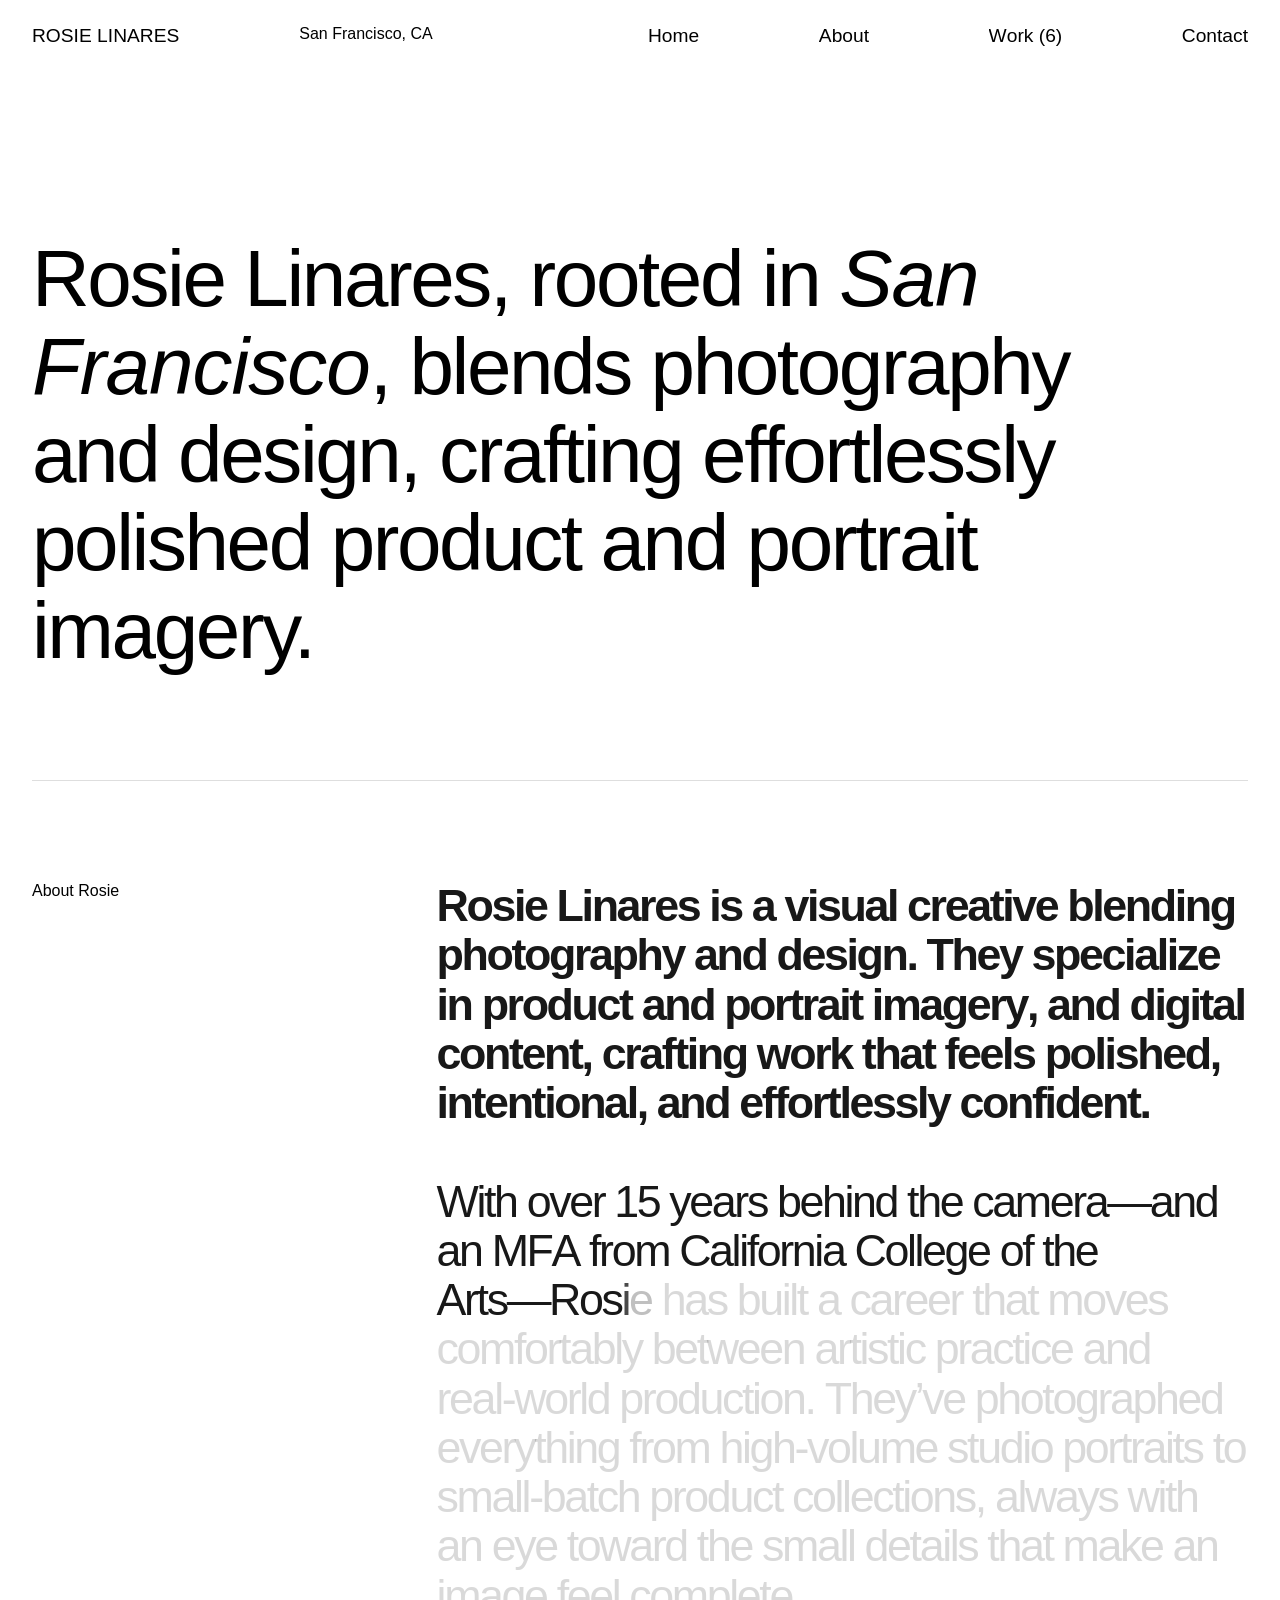
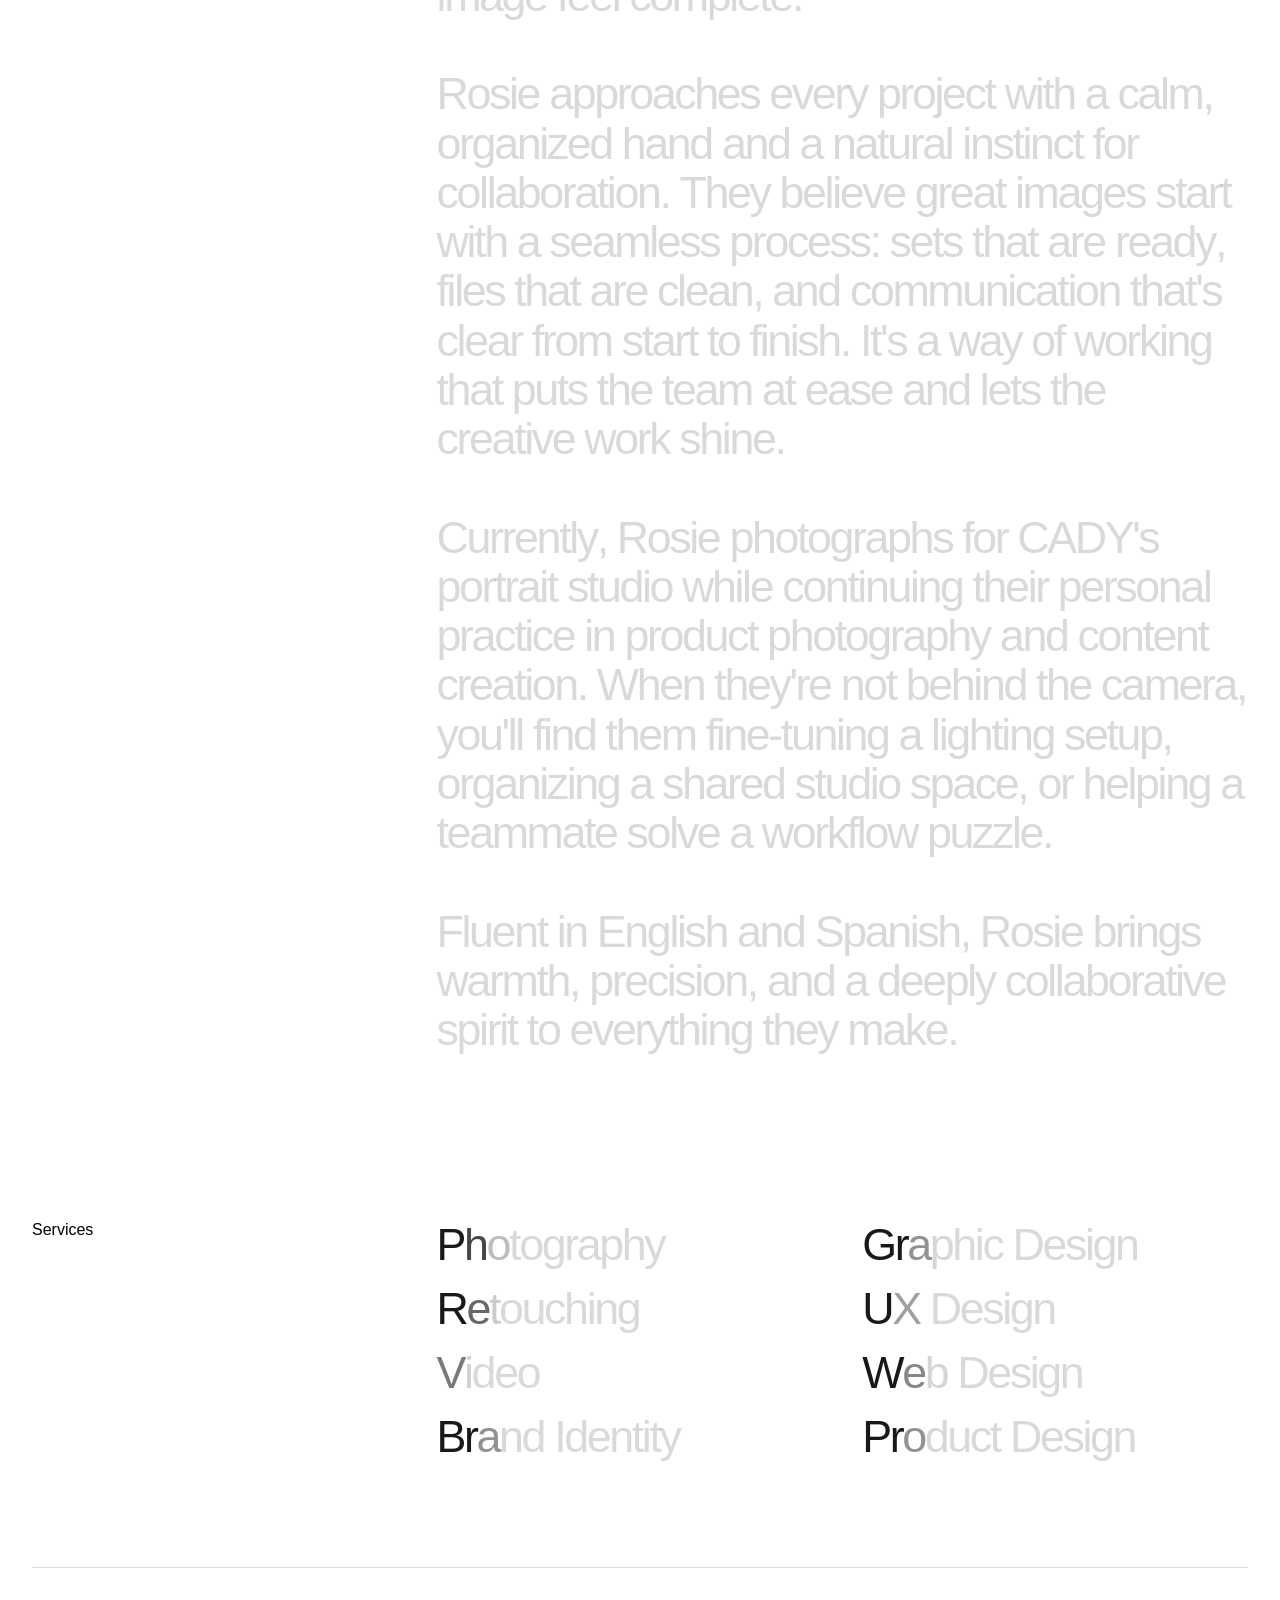
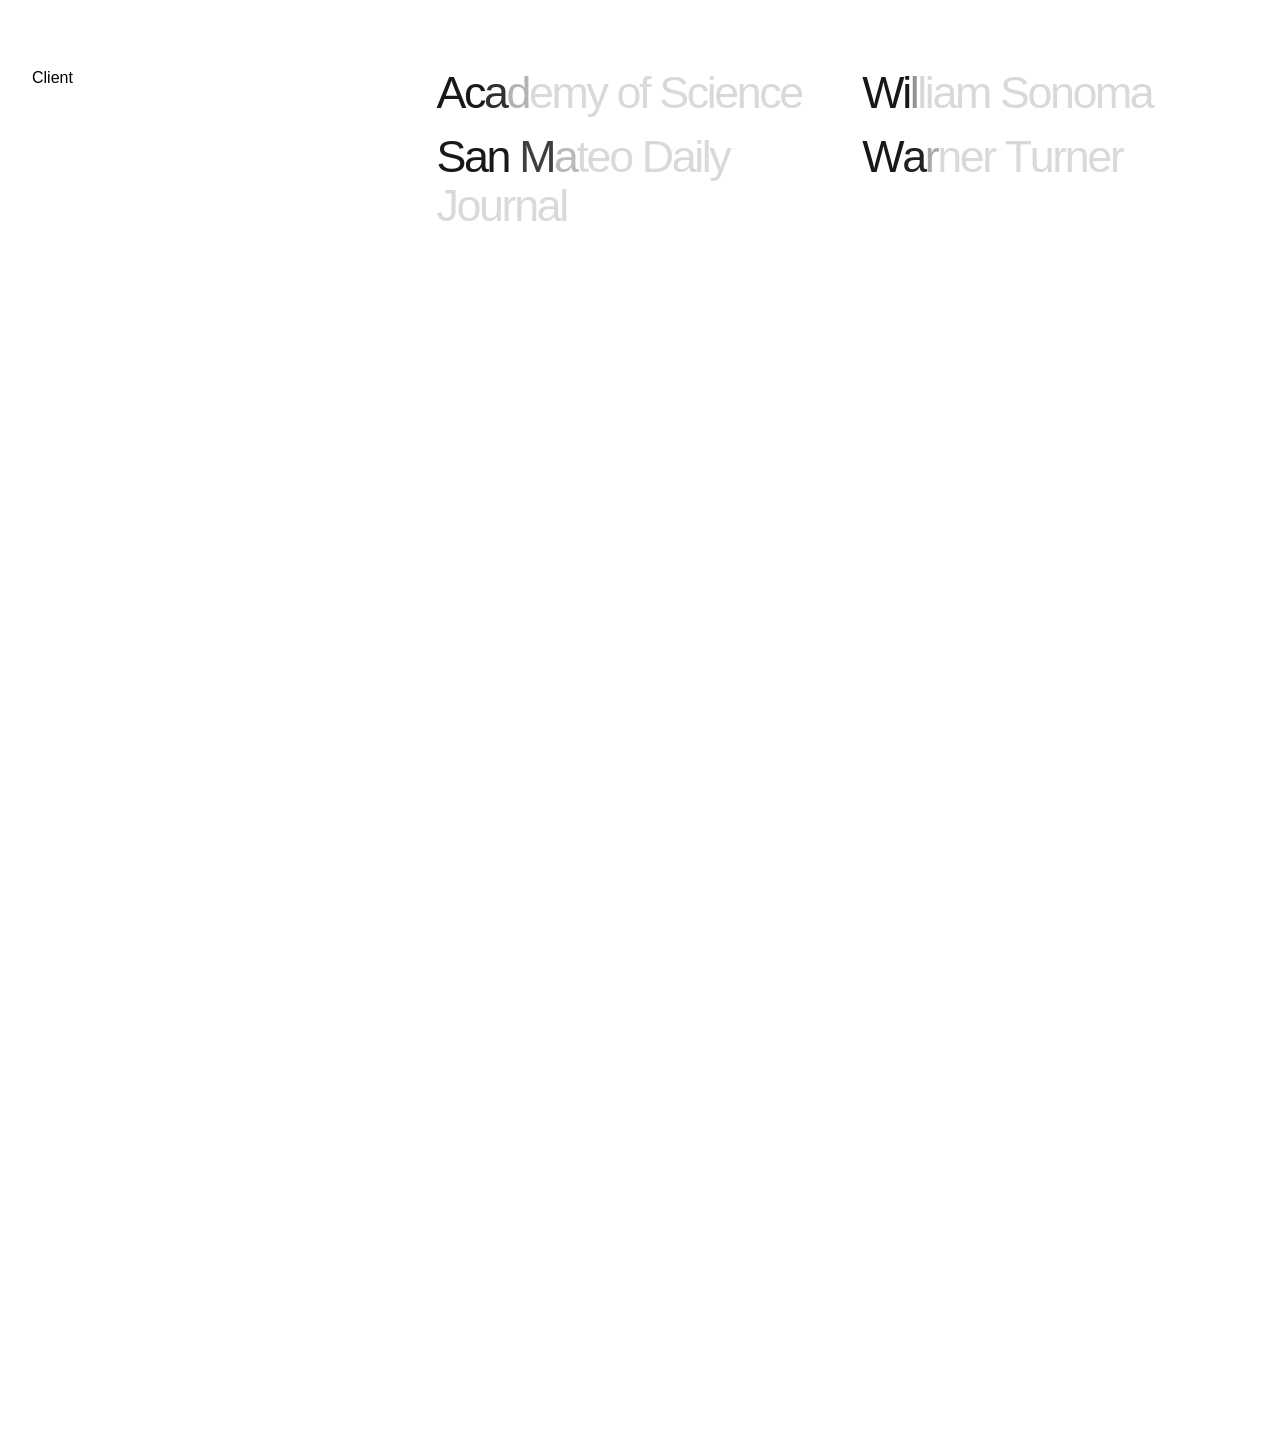
==== commit a85a8039: "Updated about.html Replaced Lifetouch with CADY" ====
--- a/about.html
+++ b/about.html
@@ -1 +1 @@
-<!DOCTYPE html><!-- Handled by Exflow.site --><html data-wf-page="6a34d59f1e7513f7c53cedb5" data-wf-site="6a34d59d1e7513f7c53ced21" data-wf-status="1" lang="en"><head><meta charset="utf-8"/><link href="https://cdn.prod.website-files.com" rel="preconnect" /><title>About | Rosie Linares, Visual Creative</title><meta content="Rosie Linares is a San Francisco visual creative blending photography and design. With an MFA and 15+ years behind the camera, they bring calm, precision, and an effortlessly polished eye to every project." name="description"/><meta content="About | Rosie Linares, Visual Creative" property="og:title"/><meta content="Rosie Linares is a San Francisco visual creative blending photography and design. With an MFA and 15+ years behind the camera, they bring calm, precision, and an effortlessly polished eye to every project." property="og:description"/><meta content="About | Rosie Linares, Visual Creative" name="twitter:title"/><meta content="Rosie Linares is a San Francisco visual creative blending photography and design. With an MFA and 15+ years behind the camera, they bring calm, precision, and an effortlessly polished eye to every project." name="twitter:description"/><meta property="og:type" content="website"/><meta content="summary_large_image" name="twitter:card"/><meta content="width=device-width, initial-scale=1" name="viewport"/><meta content="Webflow" name="generator"/><link href="css/rosie-linares.webflow.shared.ce49de2e5.css" rel="stylesheet" type="text/css"  /><style>html.w-mod-js:not(.w-mod-ix3) :is(.navigation-link .nav-text.first, .navigation-link .nav-text.second, .display-1.second) {visibility: hidden !important;}</style><link href="https://fonts.googleapis.com" rel="preconnect"/><link href="https://fonts.gstatic.com" rel="preconnect" /><script src="https://ajax.googleapis.com/ajax/libs/webfont/1.6.26/webfont.js" type="text/javascript"></script><script type="text/javascript">WebFont.load({  google: {    families: ["Inter:100,200,300,400,500,600,700,800,900","Playfair Display:400,500,600,700,800,900"]  }});</script><script type="text/javascript">!function(o,c){var n=c.documentElement,t=" w-mod-";n.className+=t+"js",("ontouchstart"in o||o.DocumentTouch&&c instanceof DocumentTouch)&&(n.className+=t+"touch")}(window,document);</script><link href="https://cdn.prod.website-files.com/6a34d59d1e7513f7c53ced21/6a3c64e9176efddaf45bf6a1_Artboard%201.png" rel="icon" type="image/png" sizes="32x32" media="(prefers-color-scheme: light)"/><link href="https://cdn.prod.website-files.com/6a34d59d1e7513f7c53ced21/6a3c64e9176efddaf45bf6a1_Artboard%201.png" rel="icon" type="image/png" sizes="32x32" media="(prefers-color-scheme: dark)"/><link href="https://cdn.prod.website-files.com/6a34d59d1e7513f7c53ced21/6a3c64e83c9393a1ef8aed61_Artboard%201.png" rel="icon" type="image/png" sizes="48x48"/><link href="https://cdn.prod.website-files.com/6a34d59d1e7513f7c53ced21/6a3c64e9ed59e086eab0b584_Artboard%201.png" rel="apple-touch-icon" sizes="180x180"/><link href="https://cdn.prod.website-files.com/6a34d59d1e7513f7c53ced21/6a3c64e952f76e71a8f8dd30_Artboard%201.png" rel="icon" type="image/png" sizes="192x192"/><link href="https://cdn.prod.website-files.com/6a34d59d1e7513f7c53ced21/6a3c64e9ed59e086eab0b587_Artboard%201.png" rel="icon" type="image/png" sizes="512x512"/></head><body><div class="navigation-wrapper-main"><div class="container-nav"><div class="navigation-content"><div id="w-node-cdcb0ebe-6184-0899-ea51-5038671515ce-671515cb" class="part-2"><a href="/" class="navigation-link w-inline-block"><div class="nav-text first">ROSIE LINARES</div><div class="nav-text second">MOKA</div></a><div class="simple-text first hide"><div>San Francisco, CA</div></div></div><nav id="w-node-cdcb0ebe-6184-0899-ea51-5038671515d2-671515cb" class="part-3"><div data-animation="default" data-collapse="medium" data-duration="400" data-easing="ease" data-easing2="ease" role="banner" class="navbar w-nav"><div class="last-item"><nav role="navigation" class="nav-menu w-nav-menu"><a href="/" class="navigation-link w-inline-block"><div class="nav-text first">Home</div><div class="nav-text second">Home</div></a><a href="/about" aria-current="page" class="navigation-link w-inline-block w--current"><div class="nav-text first">About</div><div class="nav-text second">About</div></a><a href="/work" class="navigation-link w-inline-block"><div class="nav-text first">Work (6)</div><div class="nav-text second">Work (17)</div></a><a href="mailto:contact@moka.com" class="navigation-link w-inline-block"><div class="nav-text first">Contact</div><div class="nav-text second">Contact</div></a></nav><div class="menu-button w-nav-button"><img src="https://cdn.prod.website-files.com/6a34d59d1e7513f7c53ced21/6a34d59f1e7513f7c53cef4c_hamburger.png" loading="lazy" width="26" sizes="(max-width: 767px) 26px, (max-width: 991px) 3vw, 100vw" alt="" srcset="https://cdn.prod.website-files.com/6a34d59d1e7513f7c53ced21/6a34d59f1e7513f7c53cef4c_hamburger-p-500.png 500w, https://cdn.prod.website-files.com/6a34d59d1e7513f7c53ced21/6a34d59f1e7513f7c53cef4c_hamburger.png 512w"/></div></div></div></nav></div></div></div><section class="section with-about"><div class="container"><div><div class="grid-12 top left"><h1 id="w-node-b67cacfb-a2e9-d087-ba2d-2298cf67a23e-c53cedb5" class="display-1">Rosie Linares, rooted in <span class="other-font">San Francisco</span>, blends photography and design, crafting effortlessly polished product and portrait imagery.</h1></div><div class="line-divider second"></div><div class="about-grid"><div id="w-node-a476dae7-53b1-4a06-ebf0-2ae2a60ea779-c53cedb5" class="simple-text first"><div>About Rosie</div></div><div><h2 id="w-node-_7d896076-9b51-4ad3-fa02-8f5c5465dc50-c53cedb5" class="display-1 second _2-8-rem"><strong>Rosie Linares is a visual creative blending photography and design. They specialize in product and portrait imagery, and digital content, crafting work that feels polished, intentional, and effortlessly confident.</strong><br/><br/>With over 15 years behind the camera—and an MFA from California College of the Arts—Rosie has built a career that moves comfortably between artistic practice and real-world production. They’ve photographed everything from high-volume studio portraits to small-batch product collections, always with an eye toward the small details that make an image feel complete.<br/><br/>Rosie approaches every project with a calm, organized hand and a natural instinct for collaboration. They believe great images start with a seamless process: sets that are ready, files that are clean, and communication that&#x27;s clear from start to finish. It&#x27;s a way of working that puts the team at ease and lets the creative work shine.<br/><br/>Currently, Rosie photographs for Lifetouch&#x27;s portrait studio while continuing their personal practice in product photography and content creation. When they&#x27;re not behind the camera, you&#x27;ll find them fine-tuning a lighting setup, organizing a shared studio space, or helping a teammate solve a workflow puzzle.<br/><br/>Fluent in English and Spanish, Rosie brings warmth, precision, and a deeply collaborative spirit to everything they make.</h2></div></div><div class="margin-80"><div class="photo-wrapper"><img sizes="(max-width: 1512px) 100vw, 1512px" srcset="https://cdn.prod.website-files.com/6a34d59d1e7513f7c53ced21/6a3c68575c8184cc14cb0804_101-p-500.jpg 500w, https://cdn.prod.website-files.com/6a34d59d1e7513f7c53ced21/6a3c68575c8184cc14cb0804_101-p-800.jpg 800w, https://cdn.prod.website-files.com/6a34d59d1e7513f7c53ced21/6a3c68575c8184cc14cb0804_101-p-1080.jpg 1080w, https://cdn.prod.website-files.com/6a34d59d1e7513f7c53ced21/6a3c68575c8184cc14cb0804_101.jpg 1512w" alt="" src="https://cdn.prod.website-files.com/6a34d59d1e7513f7c53ced21/6a3c68575c8184cc14cb0804_101.jpg" loading="eager" class="work-photo-first"/><div class="work-overlay first half"></div></div></div><div class="margin-80"><div class="about-grid"><div id="w-node-f2d107e4-3eb6-d639-eb3e-d5342d7d6142-c53cedb5" class="simple-text first"><div>Services</div></div><div class="grid-inside"><h2 class="display-1 second _2-8-rem">Photography</h2><h2 class="display-1 second _2-8-rem">Graphic Design</h2><h2 class="display-1 second _2-8-rem">Retouching</h2><h2 class="display-1 second _2-8-rem">UX Design</h2><h2 class="display-1 second _2-8-rem">Video</h2><h2 class="display-1 second _2-8-rem">Web Design</h2><h2 class="display-1 second _2-8-rem">Brand Identity</h2><h2 class="display-1 second _2-8-rem">Product Design</h2></div></div></div><div class="line-divider second"></div><div class="about-grid"><div id="w-node-e4e2fbf3-86de-cfc4-60fd-074ee73163d1-c53cedb5" class="simple-text first"><div>Client</div></div><div class="grid-inside"><h2 class="display-1 second _2-8-rem">Academy of Science</h2><h2 class="display-1 second _2-8-rem">William Sonoma</h2><h2 class="display-1 second _2-8-rem">San Mateo Daily Journal</h2><h2 class="display-1 second _2-8-rem">Warner Turner</h2></div></div></div></div></section><div data-w-id="bd719ca3-a203-b525-6582-d6c9aac8ec9b" class="footer-main"><div class="container"><div><div class="grid-12 less-gap"><div id="w-node-bd719ca3-a203-b525-6582-d6c9aac8ec9f-aac8ec9b"><h2 id="w-node-bd719ca3-a203-b525-6582-d6c9aac8eca0-aac8ec9b" class="display-1 second _4-2-rem">Let&#x27;s Talk</h2><a href="mailto:contact@website.com" id="w-node-bd719ca3-a203-b525-6582-d6c9aac8eca2-aac8ec9b" class="navigation-link for-button w-inline-block"><div class="nav-text first">Get in touch</div><div class="nav-text second">Get in touch</div></a><div class="margin-50"><a href="https://flowmance.com/" target="_blank" class="navigation-link copyright w-inline-block"><div class="nav-text first">©2025 Rosie Linares.</div><div class="nav-text second">©2025 Moka. Powered by Webflow</div></a></div></div><div id="w-node-bd719ca3-a203-b525-6582-d6c9aac8eca7-aac8ec9b"><div><h2 class="display-1 second uppercase">follow us</h2><div class="margin-20"><div class="margin-10"><a href="https://instagram.com/rlinaresphotography" target="_blank" class="navigation-link for-footer w-inline-block"><div class="nav-text first">Instagram</div><div class="nav-text second">Instagram</div></a></div></div></div></div><div id="w-node-bd719ca3-a203-b525-6582-d6c9aac8ecc5-aac8ec9b"><h2 class="display-1 second uppercase">Contact</h2><div class="margin-20"><a href="mailto:contact@website.com" class="navigation-link for-footer w-inline-block"><div class="nav-text first">photography@rosielinares.com</div><div class="nav-text second">photography@rosielinares.com</div></a><div class="margin-10"><a href="tel:+18001236789" class="navigation-link for-footer w-inline-block"><div class="nav-text first">+1 415 429 6673<br/></div><div class="nav-text second">+1 800 1236 789<br/></div></a></div></div></div></div></div></div><div class="container"><div><a href="#" class="navigation-link full w-inline-block"><div class="nav-text first">©ROSIE LINARES</div></a></div></div></div><script src="js/jquery.js?site=6a34d59d1e7513f7c53ced21" type="text/javascript"  ></script><script src="js/webflow.schunk.36b8fb49256177c8.js" type="text/javascript"  ></script><script src="js/webflow.schunk.e5972a22b2f95ff8.js" type="text/javascript"  ></script><script src="js/webflow-script-1.js" type="text/javascript"  ></script><script src="js/gsap.min.js" type="text/javascript"></script><script src="js/splittext.min.js" type="text/javascript"></script><script src="js/scrolltrigger.min.js" type="text/javascript"></script></body></html>+<!DOCTYPE html><!-- Handled by Exflow.site --><html data-wf-page="6a34d59f1e7513f7c53cedb5" data-wf-site="6a34d59d1e7513f7c53ced21" data-wf-status="1" lang="en"><head><meta charset="utf-8"/><link href="https://cdn.prod.website-files.com" rel="preconnect" /><title>About | Rosie Linares, Visual Creative</title><meta content="Rosie Linares is a San Francisco visual creative blending photography and design. With an MFA and 15+ years behind the camera, they bring calm, precision, and an effortlessly polished eye to every project." name="description"/><meta content="About | Rosie Linares, Visual Creative" property="og:title"/><meta content="Rosie Linares is a San Francisco visual creative blending photography and design. With an MFA and 15+ years behind the camera, they bring calm, precision, and an effortlessly polished eye to every project." property="og:description"/><meta content="About | Rosie Linares, Visual Creative" name="twitter:title"/><meta content="Rosie Linares is a San Francisco visual creative blending photography and design. With an MFA and 15+ years behind the camera, they bring calm, precision, and an effortlessly polished eye to every project." name="twitter:description"/><meta property="og:type" content="website"/><meta content="summary_large_image" name="twitter:card"/><meta content="width=device-width, initial-scale=1" name="viewport"/><meta content="Webflow" name="generator"/><link href="css/rosie-linares.webflow.shared.ce49de2e5.css" rel="stylesheet" type="text/css"  /><style>html.w-mod-js:not(.w-mod-ix3) :is(.navigation-link .nav-text.first, .navigation-link .nav-text.second, .display-1.second) {visibility: hidden !important;}</style><link href="https://fonts.googleapis.com" rel="preconnect"/><link href="https://fonts.gstatic.com" rel="preconnect" /><script src="https://ajax.googleapis.com/ajax/libs/webfont/1.6.26/webfont.js" type="text/javascript"></script><script type="text/javascript">WebFont.load({  google: {    families: ["Inter:100,200,300,400,500,600,700,800,900","Playfair Display:400,500,600,700,800,900"]  }});</script><script type="text/javascript">!function(o,c){var n=c.documentElement,t=" w-mod-";n.className+=t+"js",("ontouchstart"in o||o.DocumentTouch&&c instanceof DocumentTouch)&&(n.className+=t+"touch")}(window,document);</script><link href="https://cdn.prod.website-files.com/6a34d59d1e7513f7c53ced21/6a3c64e9176efddaf45bf6a1_Artboard%201.png" rel="icon" type="image/png" sizes="32x32" media="(prefers-color-scheme: light)"/><link href="https://cdn.prod.website-files.com/6a34d59d1e7513f7c53ced21/6a3c64e9176efddaf45bf6a1_Artboard%201.png" rel="icon" type="image/png" sizes="32x32" media="(prefers-color-scheme: dark)"/><link href="https://cdn.prod.website-files.com/6a34d59d1e7513f7c53ced21/6a3c64e83c9393a1ef8aed61_Artboard%201.png" rel="icon" type="image/png" sizes="48x48"/><link href="https://cdn.prod.website-files.com/6a34d59d1e7513f7c53ced21/6a3c64e9ed59e086eab0b584_Artboard%201.png" rel="apple-touch-icon" sizes="180x180"/><link href="https://cdn.prod.website-files.com/6a34d59d1e7513f7c53ced21/6a3c64e952f76e71a8f8dd30_Artboard%201.png" rel="icon" type="image/png" sizes="192x192"/><link href="https://cdn.prod.website-files.com/6a34d59d1e7513f7c53ced21/6a3c64e9ed59e086eab0b587_Artboard%201.png" rel="icon" type="image/png" sizes="512x512"/></head><body><div class="navigation-wrapper-main"><div class="container-nav"><div class="navigation-content"><div id="w-node-cdcb0ebe-6184-0899-ea51-5038671515ce-671515cb" class="part-2"><a href="/" class="navigation-link w-inline-block"><div class="nav-text first">ROSIE LINARES</div><div class="nav-text second">MOKA</div></a><div class="simple-text first hide"><div>San Francisco, CA</div></div></div><nav id="w-node-cdcb0ebe-6184-0899-ea51-5038671515d2-671515cb" class="part-3"><div data-animation="default" data-collapse="medium" data-duration="400" data-easing="ease" data-easing2="ease" role="banner" class="navbar w-nav"><div class="last-item"><nav role="navigation" class="nav-menu w-nav-menu"><a href="/" class="navigation-link w-inline-block"><div class="nav-text first">Home</div><div class="nav-text second">Home</div></a><a href="/about" aria-current="page" class="navigation-link w-inline-block w--current"><div class="nav-text first">About</div><div class="nav-text second">About</div></a><a href="/work" class="navigation-link w-inline-block"><div class="nav-text first">Work (6)</div><div class="nav-text second">Work (17)</div></a><a href="mailto:contact@moka.com" class="navigation-link w-inline-block"><div class="nav-text first">Contact</div><div class="nav-text second">Contact</div></a></nav><div class="menu-button w-nav-button"><img src="https://cdn.prod.website-files.com/6a34d59d1e7513f7c53ced21/6a34d59f1e7513f7c53cef4c_hamburger.png" loading="lazy" width="26" sizes="(max-width: 767px) 26px, (max-width: 991px) 3vw, 100vw" alt="" srcset="https://cdn.prod.website-files.com/6a34d59d1e7513f7c53ced21/6a34d59f1e7513f7c53cef4c_hamburger-p-500.png 500w, https://cdn.prod.website-files.com/6a34d59d1e7513f7c53ced21/6a34d59f1e7513f7c53cef4c_hamburger.png 512w"/></div></div></div></nav></div></div></div><section class="section with-about"><div class="container"><div><div class="grid-12 top left"><h1 id="w-node-b67cacfb-a2e9-d087-ba2d-2298cf67a23e-c53cedb5" class="display-1">Rosie Linares, rooted in <span class="other-font">San Francisco</span>, blends photography and design, crafting effortlessly polished product and portrait imagery.</h1></div><div class="line-divider second"></div><div class="about-grid"><div id="w-node-a476dae7-53b1-4a06-ebf0-2ae2a60ea779-c53cedb5" class="simple-text first"><div>About Rosie</div></div><div><h2 id="w-node-_7d896076-9b51-4ad3-fa02-8f5c5465dc50-c53cedb5" class="display-1 second _2-8-rem"><strong>Rosie Linares is a visual creative blending photography and design. They specialize in product and portrait imagery, and digital content, crafting work that feels polished, intentional, and effortlessly confident.</strong><br/><br/>With over 15 years behind the camera—and an MFA from California College of the Arts—Rosie has built a career that moves comfortably between artistic practice and real-world production. They’ve photographed everything from high-volume studio portraits to small-batch product collections, always with an eye toward the small details that make an image feel complete.<br/><br/>Rosie approaches every project with a calm, organized hand and a natural instinct for collaboration. They believe great images start with a seamless process: sets that are ready, files that are clean, and communication that&#x27;s clear from start to finish. It&#x27;s a way of working that puts the team at ease and lets the creative work shine.<br/><br/>Currently, Rosie photographs for CADY&#x27;s portrait studio while continuing their personal practice in product photography and content creation. When they&#x27;re not behind the camera, you&#x27;ll find them fine-tuning a lighting setup, organizing a shared studio space, or helping a teammate solve a workflow puzzle.<br/><br/>Fluent in English and Spanish, Rosie brings warmth, precision, and a deeply collaborative spirit to everything they make.</h2></div></div><div class="margin-80"><div class="photo-wrapper"><img sizes="(max-width: 1512px) 100vw, 1512px" srcset="https://cdn.prod.website-files.com/6a34d59d1e7513f7c53ced21/6a3c68575c8184cc14cb0804_101-p-500.jpg 500w, https://cdn.prod.website-files.com/6a34d59d1e7513f7c53ced21/6a3c68575c8184cc14cb0804_101-p-800.jpg 800w, https://cdn.prod.website-files.com/6a34d59d1e7513f7c53ced21/6a3c68575c8184cc14cb0804_101-p-1080.jpg 1080w, https://cdn.prod.website-files.com/6a34d59d1e7513f7c53ced21/6a3c68575c8184cc14cb0804_101.jpg 1512w" alt="" src="https://cdn.prod.website-files.com/6a34d59d1e7513f7c53ced21/6a3c68575c8184cc14cb0804_101.jpg" loading="eager" class="work-photo-first"/><div class="work-overlay first half"></div></div></div><div class="margin-80"><div class="about-grid"><div id="w-node-f2d107e4-3eb6-d639-eb3e-d5342d7d6142-c53cedb5" class="simple-text first"><div>Services</div></div><div class="grid-inside"><h2 class="display-1 second _2-8-rem">Photography</h2><h2 class="display-1 second _2-8-rem">Graphic Design</h2><h2 class="display-1 second _2-8-rem">Retouching</h2><h2 class="display-1 second _2-8-rem">UX Design</h2><h2 class="display-1 second _2-8-rem">Video</h2><h2 class="display-1 second _2-8-rem">Web Design</h2><h2 class="display-1 second _2-8-rem">Brand Identity</h2><h2 class="display-1 second _2-8-rem">Product Design</h2></div></div></div><div class="line-divider second"></div><div class="about-grid"><div id="w-node-e4e2fbf3-86de-cfc4-60fd-074ee73163d1-c53cedb5" class="simple-text first"><div>Client</div></div><div class="grid-inside"><h2 class="display-1 second _2-8-rem">Academy of Science</h2><h2 class="display-1 second _2-8-rem">William Sonoma</h2><h2 class="display-1 second _2-8-rem">San Mateo Daily Journal</h2><h2 class="display-1 second _2-8-rem">Warner Turner</h2></div></div></div></div></section><div data-w-id="bd719ca3-a203-b525-6582-d6c9aac8ec9b" class="footer-main"><div class="container"><div><div class="grid-12 less-gap"><div id="w-node-bd719ca3-a203-b525-6582-d6c9aac8ec9f-aac8ec9b"><h2 id="w-node-bd719ca3-a203-b525-6582-d6c9aac8eca0-aac8ec9b" class="display-1 second _4-2-rem">Let&#x27;s Talk</h2><a href="mailto:contact@website.com" id="w-node-bd719ca3-a203-b525-6582-d6c9aac8eca2-aac8ec9b" class="navigation-link for-button w-inline-block"><div class="nav-text first">Get in touch</div><div class="nav-text second">Get in touch</div></a><div class="margin-50"><a href="https://flowmance.com/" target="_blank" class="navigation-link copyright w-inline-block"><div class="nav-text first">©2025 Rosie Linares.</div><div class="nav-text second">©2025 Moka. Powered by Webflow</div></a></div></div><div id="w-node-bd719ca3-a203-b525-6582-d6c9aac8eca7-aac8ec9b"><div><h2 class="display-1 second uppercase">follow us</h2><div class="margin-20"><div class="margin-10"><a href="https://instagram.com/rlinaresphotography" target="_blank" class="navigation-link for-footer w-inline-block"><div class="nav-text first">Instagram</div><div class="nav-text second">Instagram</div></a></div></div></div></div><div id="w-node-bd719ca3-a203-b525-6582-d6c9aac8ecc5-aac8ec9b"><h2 class="display-1 second uppercase">Contact</h2><div class="margin-20"><a href="mailto:contact@website.com" class="navigation-link for-footer w-inline-block"><div class="nav-text first">photography@rosielinares.com</div><div class="nav-text second">photography@rosielinares.com</div></a><div class="margin-10"><a href="tel:+18001236789" class="navigation-link for-footer w-inline-block"><div class="nav-text first">+1 415 429 6673<br/></div><div class="nav-text second">+1 800 1236 789<br/></div></a></div></div></div></div></div></div><div class="container"><div><a href="#" class="navigation-link full w-inline-block"><div class="nav-text first">©ROSIE LINARES</div></a></div></div></div><script src="js/jquery.js?site=6a34d59d1e7513f7c53ced21" type="text/javascript"  ></script><script src="js/webflow.schunk.36b8fb49256177c8.js" type="text/javascript"  ></script><script src="js/webflow.schunk.e5972a22b2f95ff8.js" type="text/javascript"  ></script><script src="js/webflow-script-1.js" type="text/javascript"  ></script><script src="js/gsap.min.js" type="text/javascript"></script><script src="js/splittext.min.js" type="text/javascript"></script><script src="js/scrolltrigger.min.js" type="text/javascript"></script></body></html>
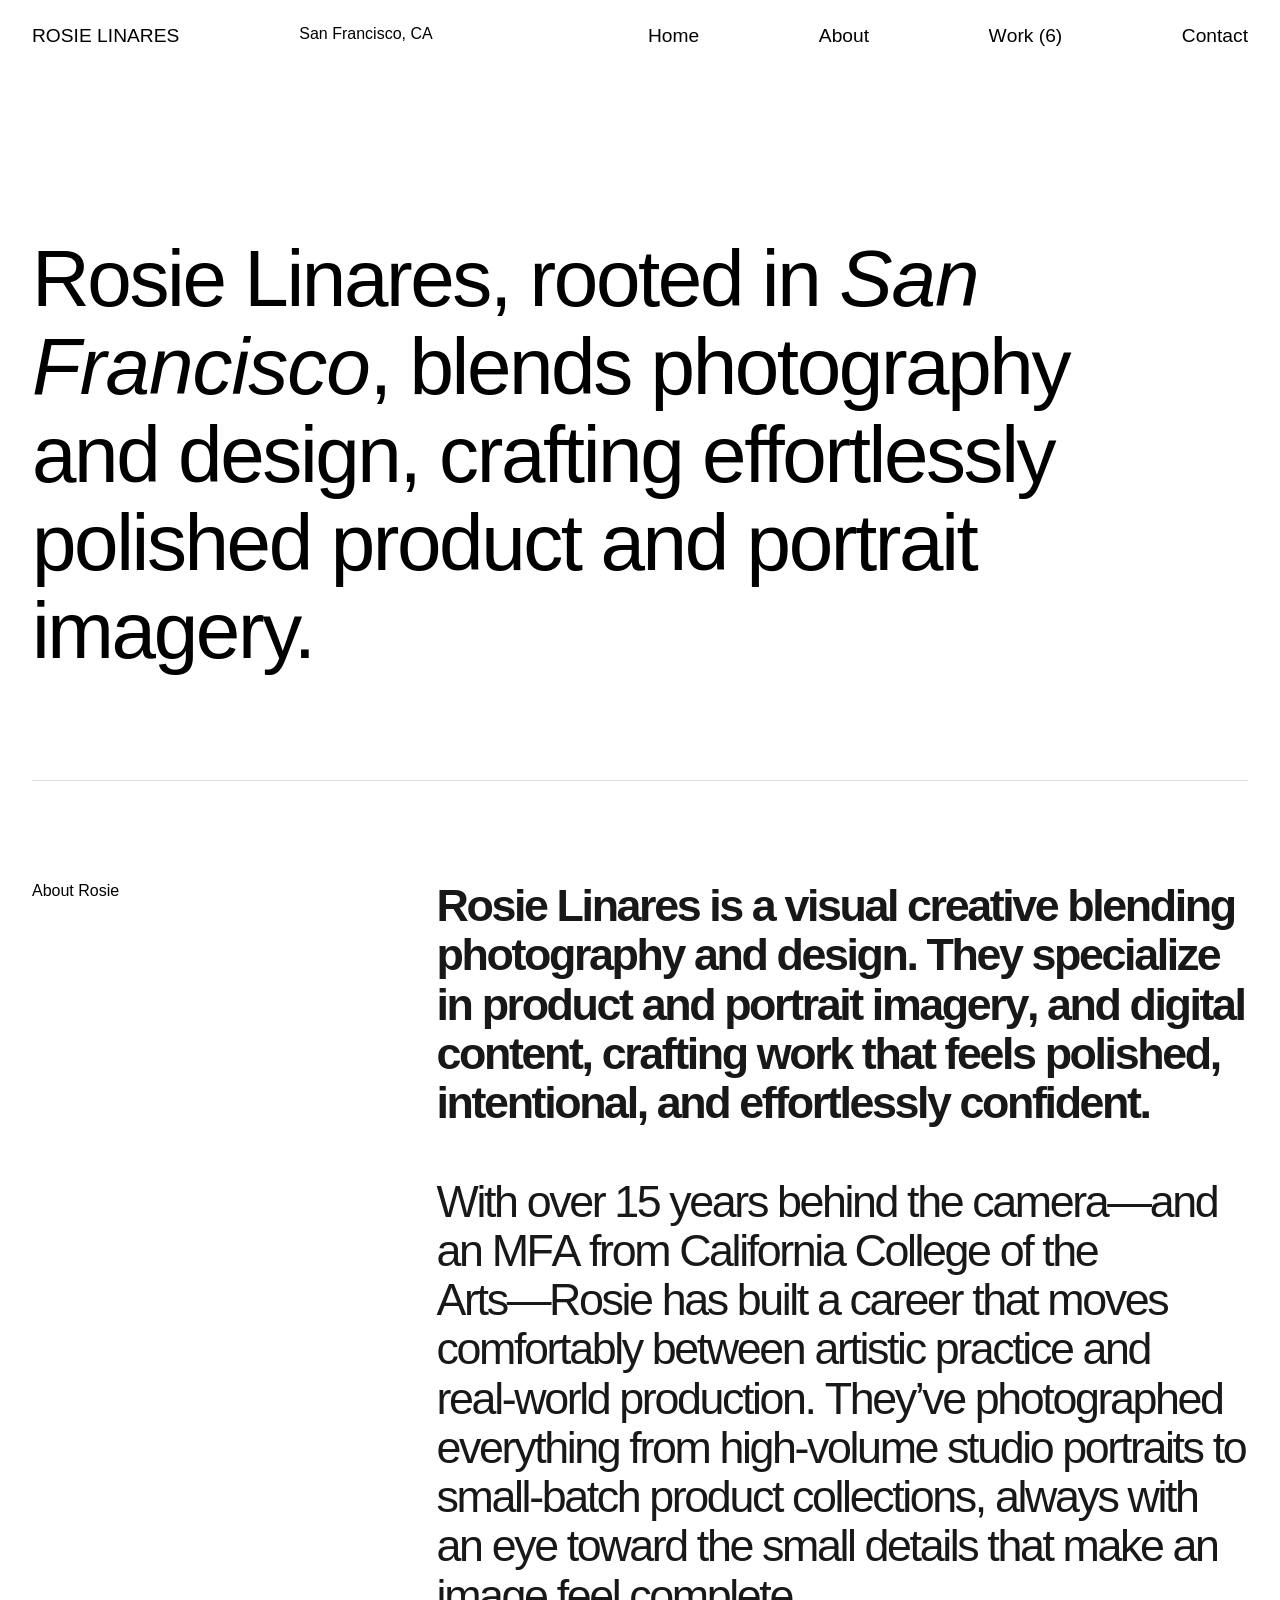
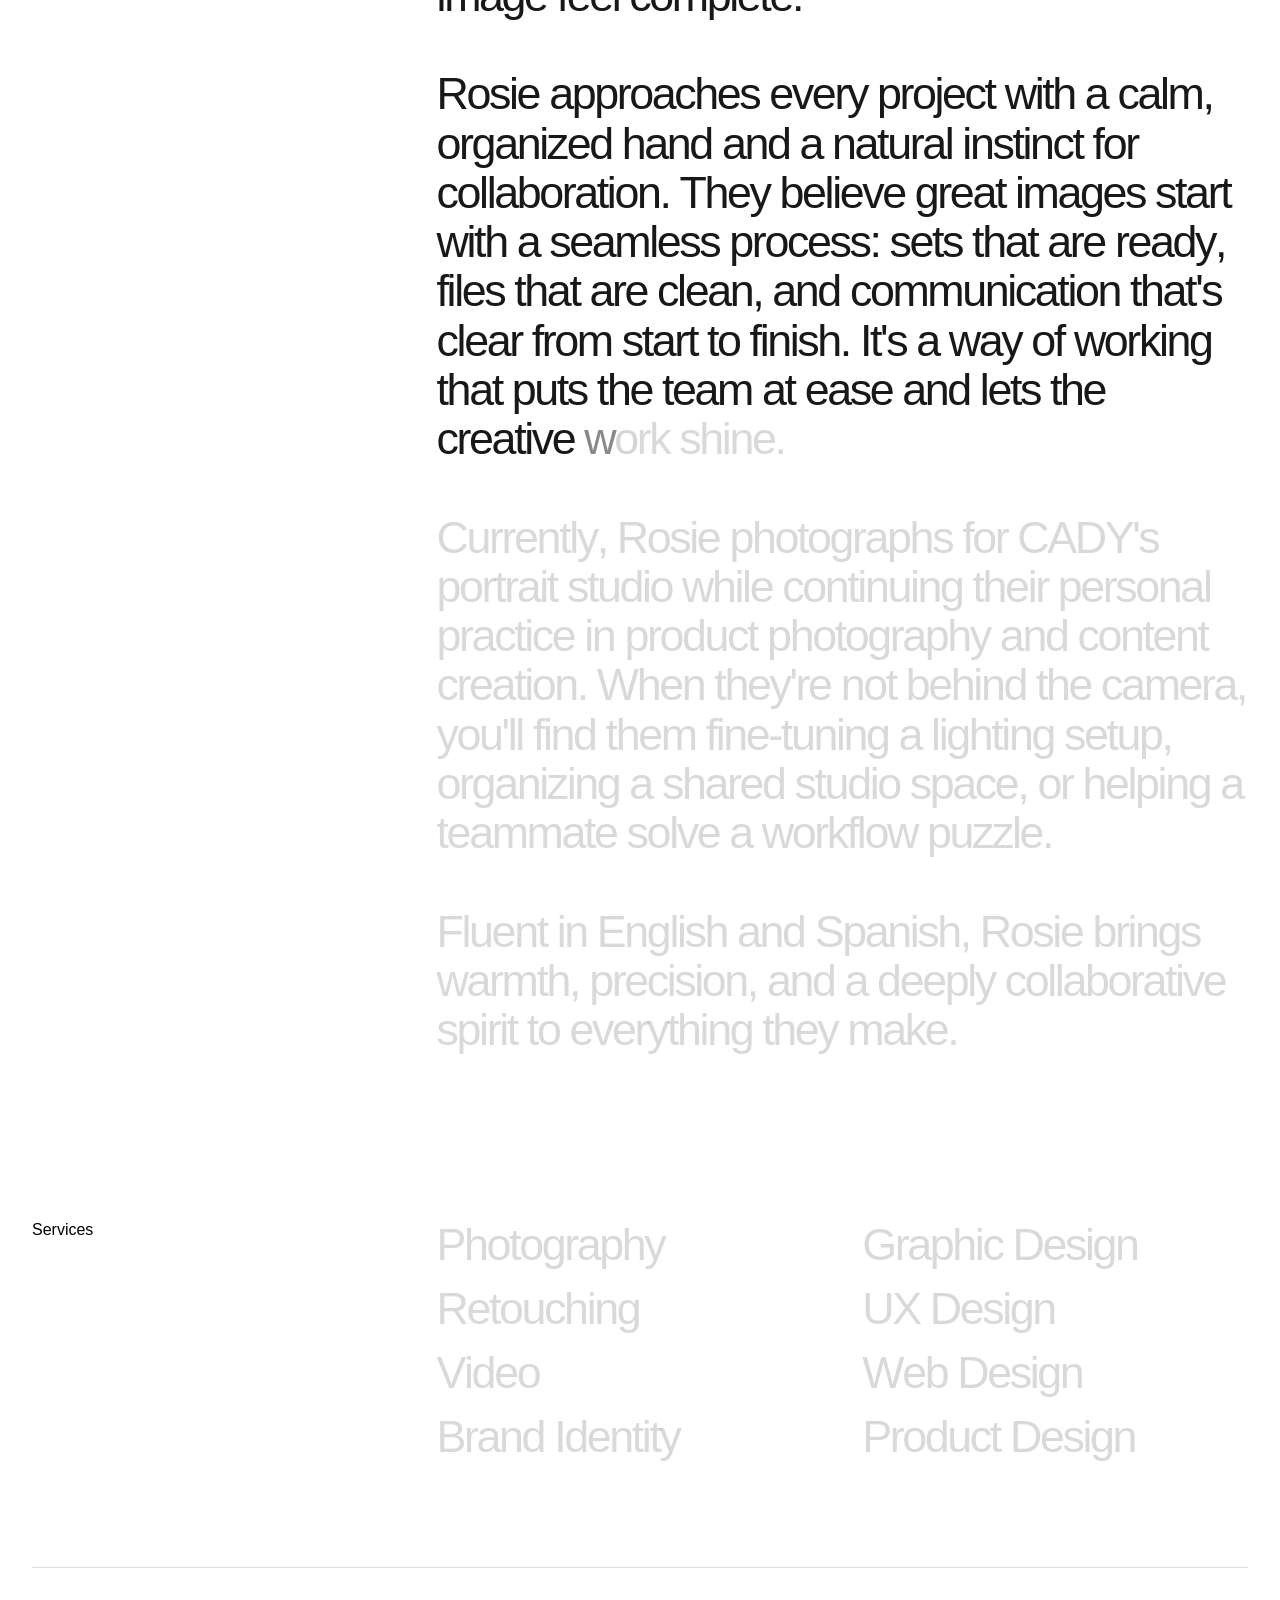
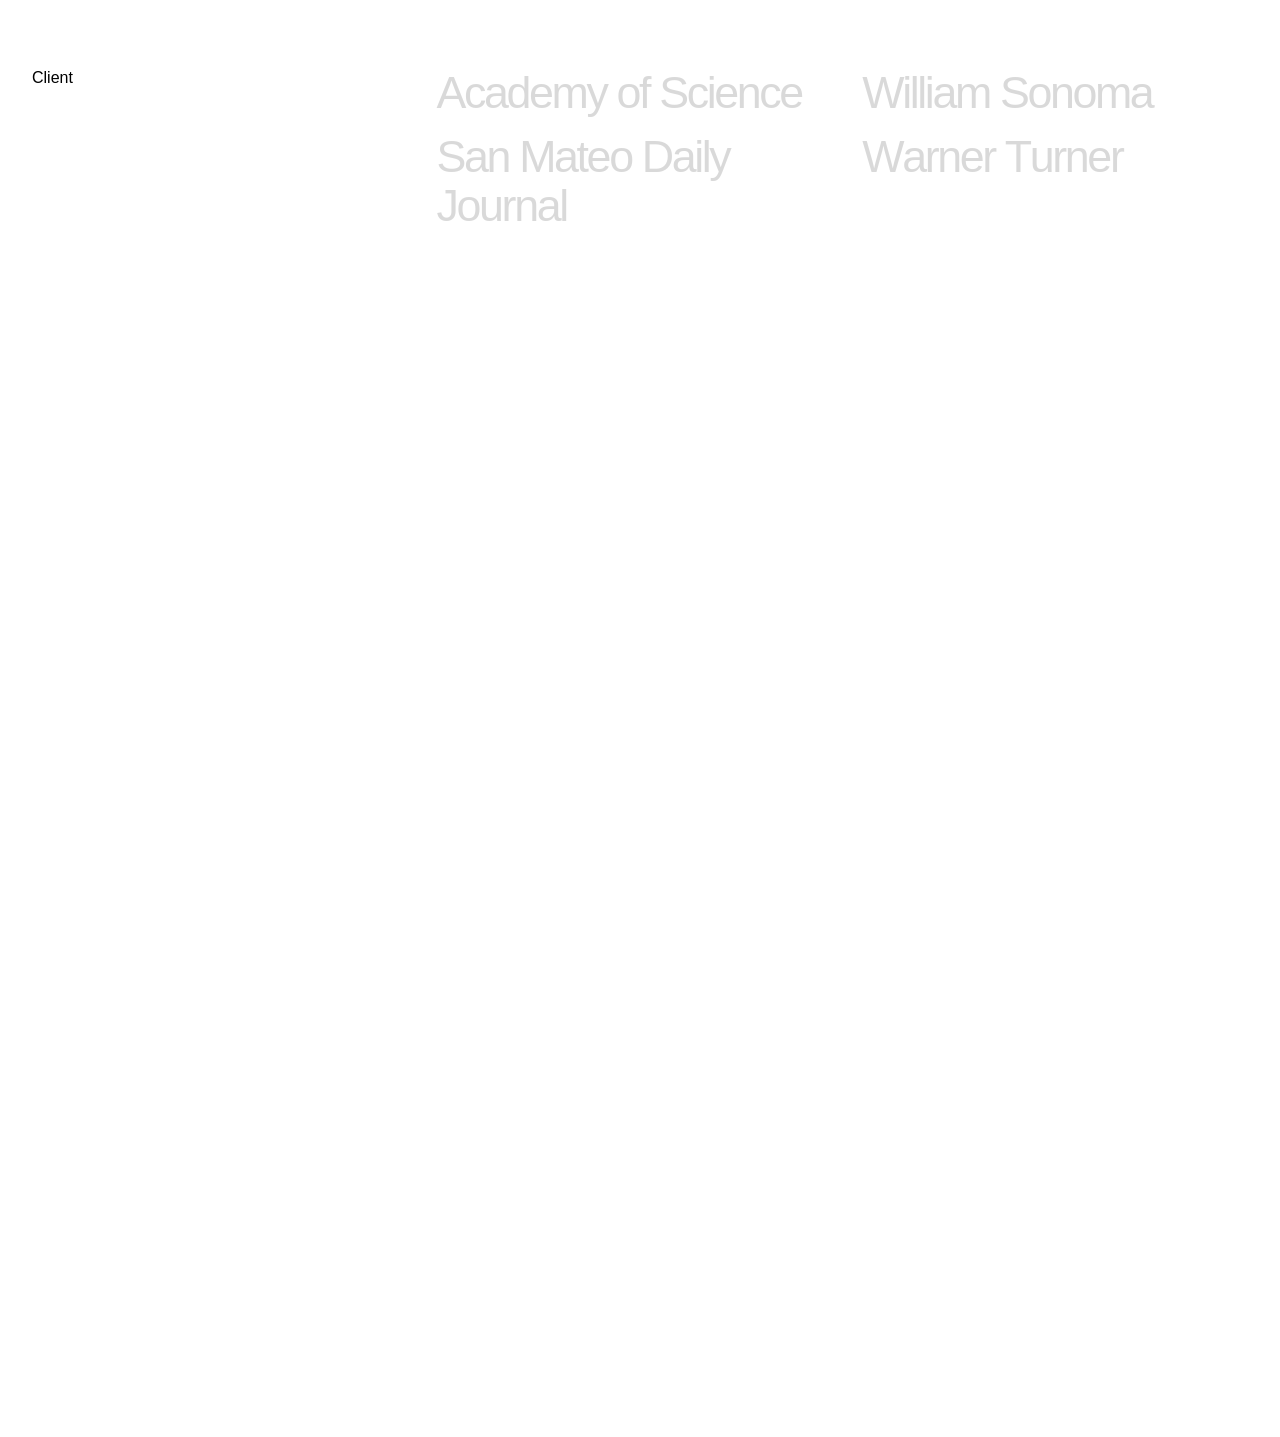
==== commit 7c706045: "Updated all pages contact phone Updated with correct number in hover state" ====
--- a/about.html
+++ b/about.html
@@ -1 +1 @@
-<!DOCTYPE html><!-- Handled by Exflow.site --><html data-wf-page="6a34d59f1e7513f7c53cedb5" data-wf-site="6a34d59d1e7513f7c53ced21" data-wf-status="1" lang="en"><head><meta charset="utf-8"/><link href="https://cdn.prod.website-files.com" rel="preconnect" /><title>About | Rosie Linares, Visual Creative</title><meta content="Rosie Linares is a San Francisco visual creative blending photography and design. With an MFA and 15+ years behind the camera, they bring calm, precision, and an effortlessly polished eye to every project." name="description"/><meta content="About | Rosie Linares, Visual Creative" property="og:title"/><meta content="Rosie Linares is a San Francisco visual creative blending photography and design. With an MFA and 15+ years behind the camera, they bring calm, precision, and an effortlessly polished eye to every project." property="og:description"/><meta content="About | Rosie Linares, Visual Creative" name="twitter:title"/><meta content="Rosie Linares is a San Francisco visual creative blending photography and design. With an MFA and 15+ years behind the camera, they bring calm, precision, and an effortlessly polished eye to every project." name="twitter:description"/><meta property="og:type" content="website"/><meta content="summary_large_image" name="twitter:card"/><meta content="width=device-width, initial-scale=1" name="viewport"/><meta content="Webflow" name="generator"/><link href="css/rosie-linares.webflow.shared.ce49de2e5.css" rel="stylesheet" type="text/css"  /><style>html.w-mod-js:not(.w-mod-ix3) :is(.navigation-link .nav-text.first, .navigation-link .nav-text.second, .display-1.second) {visibility: hidden !important;}</style><link href="https://fonts.googleapis.com" rel="preconnect"/><link href="https://fonts.gstatic.com" rel="preconnect" /><script src="https://ajax.googleapis.com/ajax/libs/webfont/1.6.26/webfont.js" type="text/javascript"></script><script type="text/javascript">WebFont.load({  google: {    families: ["Inter:100,200,300,400,500,600,700,800,900","Playfair Display:400,500,600,700,800,900"]  }});</script><script type="text/javascript">!function(o,c){var n=c.documentElement,t=" w-mod-";n.className+=t+"js",("ontouchstart"in o||o.DocumentTouch&&c instanceof DocumentTouch)&&(n.className+=t+"touch")}(window,document);</script><link href="https://cdn.prod.website-files.com/6a34d59d1e7513f7c53ced21/6a3c64e9176efddaf45bf6a1_Artboard%201.png" rel="icon" type="image/png" sizes="32x32" media="(prefers-color-scheme: light)"/><link href="https://cdn.prod.website-files.com/6a34d59d1e7513f7c53ced21/6a3c64e9176efddaf45bf6a1_Artboard%201.png" rel="icon" type="image/png" sizes="32x32" media="(prefers-color-scheme: dark)"/><link href="https://cdn.prod.website-files.com/6a34d59d1e7513f7c53ced21/6a3c64e83c9393a1ef8aed61_Artboard%201.png" rel="icon" type="image/png" sizes="48x48"/><link href="https://cdn.prod.website-files.com/6a34d59d1e7513f7c53ced21/6a3c64e9ed59e086eab0b584_Artboard%201.png" rel="apple-touch-icon" sizes="180x180"/><link href="https://cdn.prod.website-files.com/6a34d59d1e7513f7c53ced21/6a3c64e952f76e71a8f8dd30_Artboard%201.png" rel="icon" type="image/png" sizes="192x192"/><link href="https://cdn.prod.website-files.com/6a34d59d1e7513f7c53ced21/6a3c64e9ed59e086eab0b587_Artboard%201.png" rel="icon" type="image/png" sizes="512x512"/></head><body><div class="navigation-wrapper-main"><div class="container-nav"><div class="navigation-content"><div id="w-node-cdcb0ebe-6184-0899-ea51-5038671515ce-671515cb" class="part-2"><a href="/" class="navigation-link w-inline-block"><div class="nav-text first">ROSIE LINARES</div><div class="nav-text second">MOKA</div></a><div class="simple-text first hide"><div>San Francisco, CA</div></div></div><nav id="w-node-cdcb0ebe-6184-0899-ea51-5038671515d2-671515cb" class="part-3"><div data-animation="default" data-collapse="medium" data-duration="400" data-easing="ease" data-easing2="ease" role="banner" class="navbar w-nav"><div class="last-item"><nav role="navigation" class="nav-menu w-nav-menu"><a href="/" class="navigation-link w-inline-block"><div class="nav-text first">Home</div><div class="nav-text second">Home</div></a><a href="/about" aria-current="page" class="navigation-link w-inline-block w--current"><div class="nav-text first">About</div><div class="nav-text second">About</div></a><a href="/work" class="navigation-link w-inline-block"><div class="nav-text first">Work (6)</div><div class="nav-text second">Work (17)</div></a><a href="mailto:contact@moka.com" class="navigation-link w-inline-block"><div class="nav-text first">Contact</div><div class="nav-text second">Contact</div></a></nav><div class="menu-button w-nav-button"><img src="https://cdn.prod.website-files.com/6a34d59d1e7513f7c53ced21/6a34d59f1e7513f7c53cef4c_hamburger.png" loading="lazy" width="26" sizes="(max-width: 767px) 26px, (max-width: 991px) 3vw, 100vw" alt="" srcset="https://cdn.prod.website-files.com/6a34d59d1e7513f7c53ced21/6a34d59f1e7513f7c53cef4c_hamburger-p-500.png 500w, https://cdn.prod.website-files.com/6a34d59d1e7513f7c53ced21/6a34d59f1e7513f7c53cef4c_hamburger.png 512w"/></div></div></div></nav></div></div></div><section class="section with-about"><div class="container"><div><div class="grid-12 top left"><h1 id="w-node-b67cacfb-a2e9-d087-ba2d-2298cf67a23e-c53cedb5" class="display-1">Rosie Linares, rooted in <span class="other-font">San Francisco</span>, blends photography and design, crafting effortlessly polished product and portrait imagery.</h1></div><div class="line-divider second"></div><div class="about-grid"><div id="w-node-a476dae7-53b1-4a06-ebf0-2ae2a60ea779-c53cedb5" class="simple-text first"><div>About Rosie</div></div><div><h2 id="w-node-_7d896076-9b51-4ad3-fa02-8f5c5465dc50-c53cedb5" class="display-1 second _2-8-rem"><strong>Rosie Linares is a visual creative blending photography and design. They specialize in product and portrait imagery, and digital content, crafting work that feels polished, intentional, and effortlessly confident.</strong><br/><br/>With over 15 years behind the camera—and an MFA from California College of the Arts—Rosie has built a career that moves comfortably between artistic practice and real-world production. They’ve photographed everything from high-volume studio portraits to small-batch product collections, always with an eye toward the small details that make an image feel complete.<br/><br/>Rosie approaches every project with a calm, organized hand and a natural instinct for collaboration. They believe great images start with a seamless process: sets that are ready, files that are clean, and communication that&#x27;s clear from start to finish. It&#x27;s a way of working that puts the team at ease and lets the creative work shine.<br/><br/>Currently, Rosie photographs for CADY&#x27;s portrait studio while continuing their personal practice in product photography and content creation. When they&#x27;re not behind the camera, you&#x27;ll find them fine-tuning a lighting setup, organizing a shared studio space, or helping a teammate solve a workflow puzzle.<br/><br/>Fluent in English and Spanish, Rosie brings warmth, precision, and a deeply collaborative spirit to everything they make.</h2></div></div><div class="margin-80"><div class="photo-wrapper"><img sizes="(max-width: 1512px) 100vw, 1512px" srcset="https://cdn.prod.website-files.com/6a34d59d1e7513f7c53ced21/6a3c68575c8184cc14cb0804_101-p-500.jpg 500w, https://cdn.prod.website-files.com/6a34d59d1e7513f7c53ced21/6a3c68575c8184cc14cb0804_101-p-800.jpg 800w, https://cdn.prod.website-files.com/6a34d59d1e7513f7c53ced21/6a3c68575c8184cc14cb0804_101-p-1080.jpg 1080w, https://cdn.prod.website-files.com/6a34d59d1e7513f7c53ced21/6a3c68575c8184cc14cb0804_101.jpg 1512w" alt="" src="https://cdn.prod.website-files.com/6a34d59d1e7513f7c53ced21/6a3c68575c8184cc14cb0804_101.jpg" loading="eager" class="work-photo-first"/><div class="work-overlay first half"></div></div></div><div class="margin-80"><div class="about-grid"><div id="w-node-f2d107e4-3eb6-d639-eb3e-d5342d7d6142-c53cedb5" class="simple-text first"><div>Services</div></div><div class="grid-inside"><h2 class="display-1 second _2-8-rem">Photography</h2><h2 class="display-1 second _2-8-rem">Graphic Design</h2><h2 class="display-1 second _2-8-rem">Retouching</h2><h2 class="display-1 second _2-8-rem">UX Design</h2><h2 class="display-1 second _2-8-rem">Video</h2><h2 class="display-1 second _2-8-rem">Web Design</h2><h2 class="display-1 second _2-8-rem">Brand Identity</h2><h2 class="display-1 second _2-8-rem">Product Design</h2></div></div></div><div class="line-divider second"></div><div class="about-grid"><div id="w-node-e4e2fbf3-86de-cfc4-60fd-074ee73163d1-c53cedb5" class="simple-text first"><div>Client</div></div><div class="grid-inside"><h2 class="display-1 second _2-8-rem">Academy of Science</h2><h2 class="display-1 second _2-8-rem">William Sonoma</h2><h2 class="display-1 second _2-8-rem">San Mateo Daily Journal</h2><h2 class="display-1 second _2-8-rem">Warner Turner</h2></div></div></div></div></section><div data-w-id="bd719ca3-a203-b525-6582-d6c9aac8ec9b" class="footer-main"><div class="container"><div><div class="grid-12 less-gap"><div id="w-node-bd719ca3-a203-b525-6582-d6c9aac8ec9f-aac8ec9b"><h2 id="w-node-bd719ca3-a203-b525-6582-d6c9aac8eca0-aac8ec9b" class="display-1 second _4-2-rem">Let&#x27;s Talk</h2><a href="mailto:contact@website.com" id="w-node-bd719ca3-a203-b525-6582-d6c9aac8eca2-aac8ec9b" class="navigation-link for-button w-inline-block"><div class="nav-text first">Get in touch</div><div class="nav-text second">Get in touch</div></a><div class="margin-50"><a href="https://flowmance.com/" target="_blank" class="navigation-link copyright w-inline-block"><div class="nav-text first">©2025 Rosie Linares.</div><div class="nav-text second">©2025 Moka. Powered by Webflow</div></a></div></div><div id="w-node-bd719ca3-a203-b525-6582-d6c9aac8eca7-aac8ec9b"><div><h2 class="display-1 second uppercase">follow us</h2><div class="margin-20"><div class="margin-10"><a href="https://instagram.com/rlinaresphotography" target="_blank" class="navigation-link for-footer w-inline-block"><div class="nav-text first">Instagram</div><div class="nav-text second">Instagram</div></a></div></div></div></div><div id="w-node-bd719ca3-a203-b525-6582-d6c9aac8ecc5-aac8ec9b"><h2 class="display-1 second uppercase">Contact</h2><div class="margin-20"><a href="mailto:contact@website.com" class="navigation-link for-footer w-inline-block"><div class="nav-text first">photography@rosielinares.com</div><div class="nav-text second">photography@rosielinares.com</div></a><div class="margin-10"><a href="tel:+18001236789" class="navigation-link for-footer w-inline-block"><div class="nav-text first">+1 415 429 6673<br/></div><div class="nav-text second">+1 800 1236 789<br/></div></a></div></div></div></div></div></div><div class="container"><div><a href="#" class="navigation-link full w-inline-block"><div class="nav-text first">©ROSIE LINARES</div></a></div></div></div><script src="js/jquery.js?site=6a34d59d1e7513f7c53ced21" type="text/javascript"  ></script><script src="js/webflow.schunk.36b8fb49256177c8.js" type="text/javascript"  ></script><script src="js/webflow.schunk.e5972a22b2f95ff8.js" type="text/javascript"  ></script><script src="js/webflow-script-1.js" type="text/javascript"  ></script><script src="js/gsap.min.js" type="text/javascript"></script><script src="js/splittext.min.js" type="text/javascript"></script><script src="js/scrolltrigger.min.js" type="text/javascript"></script></body></html>+<!DOCTYPE html><!-- Handled by Exflow.site --><html data-wf-page="6a34d59f1e7513f7c53cedb5" data-wf-site="6a34d59d1e7513f7c53ced21" data-wf-status="1" lang="en"><head><meta charset="utf-8"/><link href="https://cdn.prod.website-files.com" rel="preconnect" /><title>About | Rosie Linares, Visual Creative</title><meta content="Rosie Linares is a San Francisco visual creative blending photography and design. With an MFA and 15+ years behind the camera, they bring calm, precision, and an effortlessly polished eye to every project." name="description"/><meta content="About | Rosie Linares, Visual Creative" property="og:title"/><meta content="Rosie Linares is a San Francisco visual creative blending photography and design. With an MFA and 15+ years behind the camera, they bring calm, precision, and an effortlessly polished eye to every project." property="og:description"/><meta content="About | Rosie Linares, Visual Creative" name="twitter:title"/><meta content="Rosie Linares is a San Francisco visual creative blending photography and design. With an MFA and 15+ years behind the camera, they bring calm, precision, and an effortlessly polished eye to every project." name="twitter:description"/><meta property="og:type" content="website"/><meta content="summary_large_image" name="twitter:card"/><meta content="width=device-width, initial-scale=1" name="viewport"/><meta content="Webflow" name="generator"/><link href="css/rosie-linares.webflow.shared.ce49de2e5.css" rel="stylesheet" type="text/css"  /><style>html.w-mod-js:not(.w-mod-ix3) :is(.navigation-link .nav-text.first, .navigation-link .nav-text.second, .display-1.second) {visibility: hidden !important;}</style><link href="https://fonts.googleapis.com" rel="preconnect"/><link href="https://fonts.gstatic.com" rel="preconnect" /><script src="https://ajax.googleapis.com/ajax/libs/webfont/1.6.26/webfont.js" type="text/javascript"></script><script type="text/javascript">WebFont.load({  google: {    families: ["Inter:100,200,300,400,500,600,700,800,900","Playfair Display:400,500,600,700,800,900"]  }});</script><script type="text/javascript">!function(o,c){var n=c.documentElement,t=" w-mod-";n.className+=t+"js",("ontouchstart"in o||o.DocumentTouch&&c instanceof DocumentTouch)&&(n.className+=t+"touch")}(window,document);</script><link href="https://cdn.prod.website-files.com/6a34d59d1e7513f7c53ced21/6a3c64e9176efddaf45bf6a1_Artboard%201.png" rel="icon" type="image/png" sizes="32x32" media="(prefers-color-scheme: light)"/><link href="https://cdn.prod.website-files.com/6a34d59d1e7513f7c53ced21/6a3c64e9176efddaf45bf6a1_Artboard%201.png" rel="icon" type="image/png" sizes="32x32" media="(prefers-color-scheme: dark)"/><link href="https://cdn.prod.website-files.com/6a34d59d1e7513f7c53ced21/6a3c64e83c9393a1ef8aed61_Artboard%201.png" rel="icon" type="image/png" sizes="48x48"/><link href="https://cdn.prod.website-files.com/6a34d59d1e7513f7c53ced21/6a3c64e9ed59e086eab0b584_Artboard%201.png" rel="apple-touch-icon" sizes="180x180"/><link href="https://cdn.prod.website-files.com/6a34d59d1e7513f7c53ced21/6a3c64e952f76e71a8f8dd30_Artboard%201.png" rel="icon" type="image/png" sizes="192x192"/><link href="https://cdn.prod.website-files.com/6a34d59d1e7513f7c53ced21/6a3c64e9ed59e086eab0b587_Artboard%201.png" rel="icon" type="image/png" sizes="512x512"/></head><body><div class="navigation-wrapper-main"><div class="container-nav"><div class="navigation-content"><div id="w-node-cdcb0ebe-6184-0899-ea51-5038671515ce-671515cb" class="part-2"><a href="/" class="navigation-link w-inline-block"><div class="nav-text first">ROSIE LINARES</div><div class="nav-text second">MOKA</div></a><div class="simple-text first hide"><div>San Francisco, CA</div></div></div><nav id="w-node-cdcb0ebe-6184-0899-ea51-5038671515d2-671515cb" class="part-3"><div data-animation="default" data-collapse="medium" data-duration="400" data-easing="ease" data-easing2="ease" role="banner" class="navbar w-nav"><div class="last-item"><nav role="navigation" class="nav-menu w-nav-menu"><a href="/" class="navigation-link w-inline-block"><div class="nav-text first">Home</div><div class="nav-text second">Home</div></a><a href="/about" aria-current="page" class="navigation-link w-inline-block w--current"><div class="nav-text first">About</div><div class="nav-text second">About</div></a><a href="/work" class="navigation-link w-inline-block"><div class="nav-text first">Work (6)</div><div class="nav-text second">Work (17)</div></a><a href="mailto:contact@moka.com" class="navigation-link w-inline-block"><div class="nav-text first">Contact</div><div class="nav-text second">Contact</div></a></nav><div class="menu-button w-nav-button"><img src="https://cdn.prod.website-files.com/6a34d59d1e7513f7c53ced21/6a34d59f1e7513f7c53cef4c_hamburger.png" loading="lazy" width="26" sizes="(max-width: 767px) 26px, (max-width: 991px) 3vw, 100vw" alt="" srcset="https://cdn.prod.website-files.com/6a34d59d1e7513f7c53ced21/6a34d59f1e7513f7c53cef4c_hamburger-p-500.png 500w, https://cdn.prod.website-files.com/6a34d59d1e7513f7c53ced21/6a34d59f1e7513f7c53cef4c_hamburger.png 512w"/></div></div></div></nav></div></div></div><section class="section with-about"><div class="container"><div><div class="grid-12 top left"><h1 id="w-node-b67cacfb-a2e9-d087-ba2d-2298cf67a23e-c53cedb5" class="display-1">Rosie Linares, rooted in <span class="other-font">San Francisco</span>, blends photography and design, crafting effortlessly polished product and portrait imagery.</h1></div><div class="line-divider second"></div><div class="about-grid"><div id="w-node-a476dae7-53b1-4a06-ebf0-2ae2a60ea779-c53cedb5" class="simple-text first"><div>About Rosie</div></div><div><h2 id="w-node-_7d896076-9b51-4ad3-fa02-8f5c5465dc50-c53cedb5" class="display-1 second _2-8-rem"><strong>Rosie Linares is a visual creative blending photography and design. They specialize in product and portrait imagery, and digital content, crafting work that feels polished, intentional, and effortlessly confident.</strong><br/><br/>With over 15 years behind the camera—and an MFA from California College of the Arts—Rosie has built a career that moves comfortably between artistic practice and real-world production. They’ve photographed everything from high-volume studio portraits to small-batch product collections, always with an eye toward the small details that make an image feel complete.<br/><br/>Rosie approaches every project with a calm, organized hand and a natural instinct for collaboration. They believe great images start with a seamless process: sets that are ready, files that are clean, and communication that&#x27;s clear from start to finish. It&#x27;s a way of working that puts the team at ease and lets the creative work shine.<br/><br/>Currently, Rosie photographs for CADY&#x27;s portrait studio while continuing their personal practice in product photography and content creation. When they&#x27;re not behind the camera, you&#x27;ll find them fine-tuning a lighting setup, organizing a shared studio space, or helping a teammate solve a workflow puzzle.<br/><br/>Fluent in English and Spanish, Rosie brings warmth, precision, and a deeply collaborative spirit to everything they make.</h2></div></div><div class="margin-80"><div class="photo-wrapper"><img sizes="(max-width: 1512px) 100vw, 1512px" srcset="https://cdn.prod.website-files.com/6a34d59d1e7513f7c53ced21/6a3c68575c8184cc14cb0804_101-p-500.jpg 500w, https://cdn.prod.website-files.com/6a34d59d1e7513f7c53ced21/6a3c68575c8184cc14cb0804_101-p-800.jpg 800w, https://cdn.prod.website-files.com/6a34d59d1e7513f7c53ced21/6a3c68575c8184cc14cb0804_101-p-1080.jpg 1080w, https://cdn.prod.website-files.com/6a34d59d1e7513f7c53ced21/6a3c68575c8184cc14cb0804_101.jpg 1512w" alt="" src="https://cdn.prod.website-files.com/6a34d59d1e7513f7c53ced21/6a3c68575c8184cc14cb0804_101.jpg" loading="eager" class="work-photo-first"/><div class="work-overlay first half"></div></div></div><div class="margin-80"><div class="about-grid"><div id="w-node-f2d107e4-3eb6-d639-eb3e-d5342d7d6142-c53cedb5" class="simple-text first"><div>Services</div></div><div class="grid-inside"><h2 class="display-1 second _2-8-rem">Photography</h2><h2 class="display-1 second _2-8-rem">Graphic Design</h2><h2 class="display-1 second _2-8-rem">Retouching</h2><h2 class="display-1 second _2-8-rem">UX Design</h2><h2 class="display-1 second _2-8-rem">Video</h2><h2 class="display-1 second _2-8-rem">Web Design</h2><h2 class="display-1 second _2-8-rem">Brand Identity</h2><h2 class="display-1 second _2-8-rem">Product Design</h2></div></div></div><div class="line-divider second"></div><div class="about-grid"><div id="w-node-e4e2fbf3-86de-cfc4-60fd-074ee73163d1-c53cedb5" class="simple-text first"><div>Client</div></div><div class="grid-inside"><h2 class="display-1 second _2-8-rem">Academy of Science</h2><h2 class="display-1 second _2-8-rem">William Sonoma</h2><h2 class="display-1 second _2-8-rem">San Mateo Daily Journal</h2><h2 class="display-1 second _2-8-rem">Warner Turner</h2></div></div></div></div></section><div data-w-id="bd719ca3-a203-b525-6582-d6c9aac8ec9b" class="footer-main"><div class="container"><div><div class="grid-12 less-gap"><div id="w-node-bd719ca3-a203-b525-6582-d6c9aac8ec9f-aac8ec9b"><h2 id="w-node-bd719ca3-a203-b525-6582-d6c9aac8eca0-aac8ec9b" class="display-1 second _4-2-rem">Let&#x27;s Talk</h2><a href="mailto:contact@website.com" id="w-node-bd719ca3-a203-b525-6582-d6c9aac8eca2-aac8ec9b" class="navigation-link for-button w-inline-block"><div class="nav-text first">Get in touch</div><div class="nav-text second">Get in touch</div></a><div class="margin-50"><a href="https://flowmance.com/" target="_blank" class="navigation-link copyright w-inline-block"><div class="nav-text first">©2025 Rosie Linares.</div><div class="nav-text second">©2025 Moka. Powered by Webflow</div></a></div></div><div id="w-node-bd719ca3-a203-b525-6582-d6c9aac8eca7-aac8ec9b"><div><h2 class="display-1 second uppercase">follow us</h2><div class="margin-20"><div class="margin-10"><a href="https://instagram.com/rlinaresphotography" target="_blank" class="navigation-link for-footer w-inline-block"><div class="nav-text first">Instagram</div><div class="nav-text second">Instagram</div></a></div></div></div></div><div id="w-node-bd719ca3-a203-b525-6582-d6c9aac8ecc5-aac8ec9b"><h2 class="display-1 second uppercase">Contact</h2><div class="margin-20"><a href="mailto:contact@website.com" class="navigation-link for-footer w-inline-block"><div class="nav-text first">photography@rosielinares.com</div><div class="nav-text second">photography@rosielinares.com</div></a><div class="margin-10"><a href="tel:+18001236789" class="navigation-link for-footer w-inline-block"><div class="nav-text first">+1 415 429 6673<br/></div><div class="nav-text second">+1 415 429 6673<br/></div></a></div></div></div></div></div></div><div class="container"><div><a href="#" class="navigation-link full w-inline-block"><div class="nav-text first">©ROSIE LINARES</div></a></div></div></div><script src="js/jquery.js?site=6a34d59d1e7513f7c53ced21" type="text/javascript"  ></script><script src="js/webflow.schunk.36b8fb49256177c8.js" type="text/javascript"  ></script><script src="js/webflow.schunk.e5972a22b2f95ff8.js" type="text/javascript"  ></script><script src="js/webflow-script-1.js" type="text/javascript"  ></script><script src="js/gsap.min.js" type="text/javascript"></script><script src="js/splittext.min.js" type="text/javascript"></script><script src="js/scrolltrigger.min.js" type="text/javascript"></script></body></html>
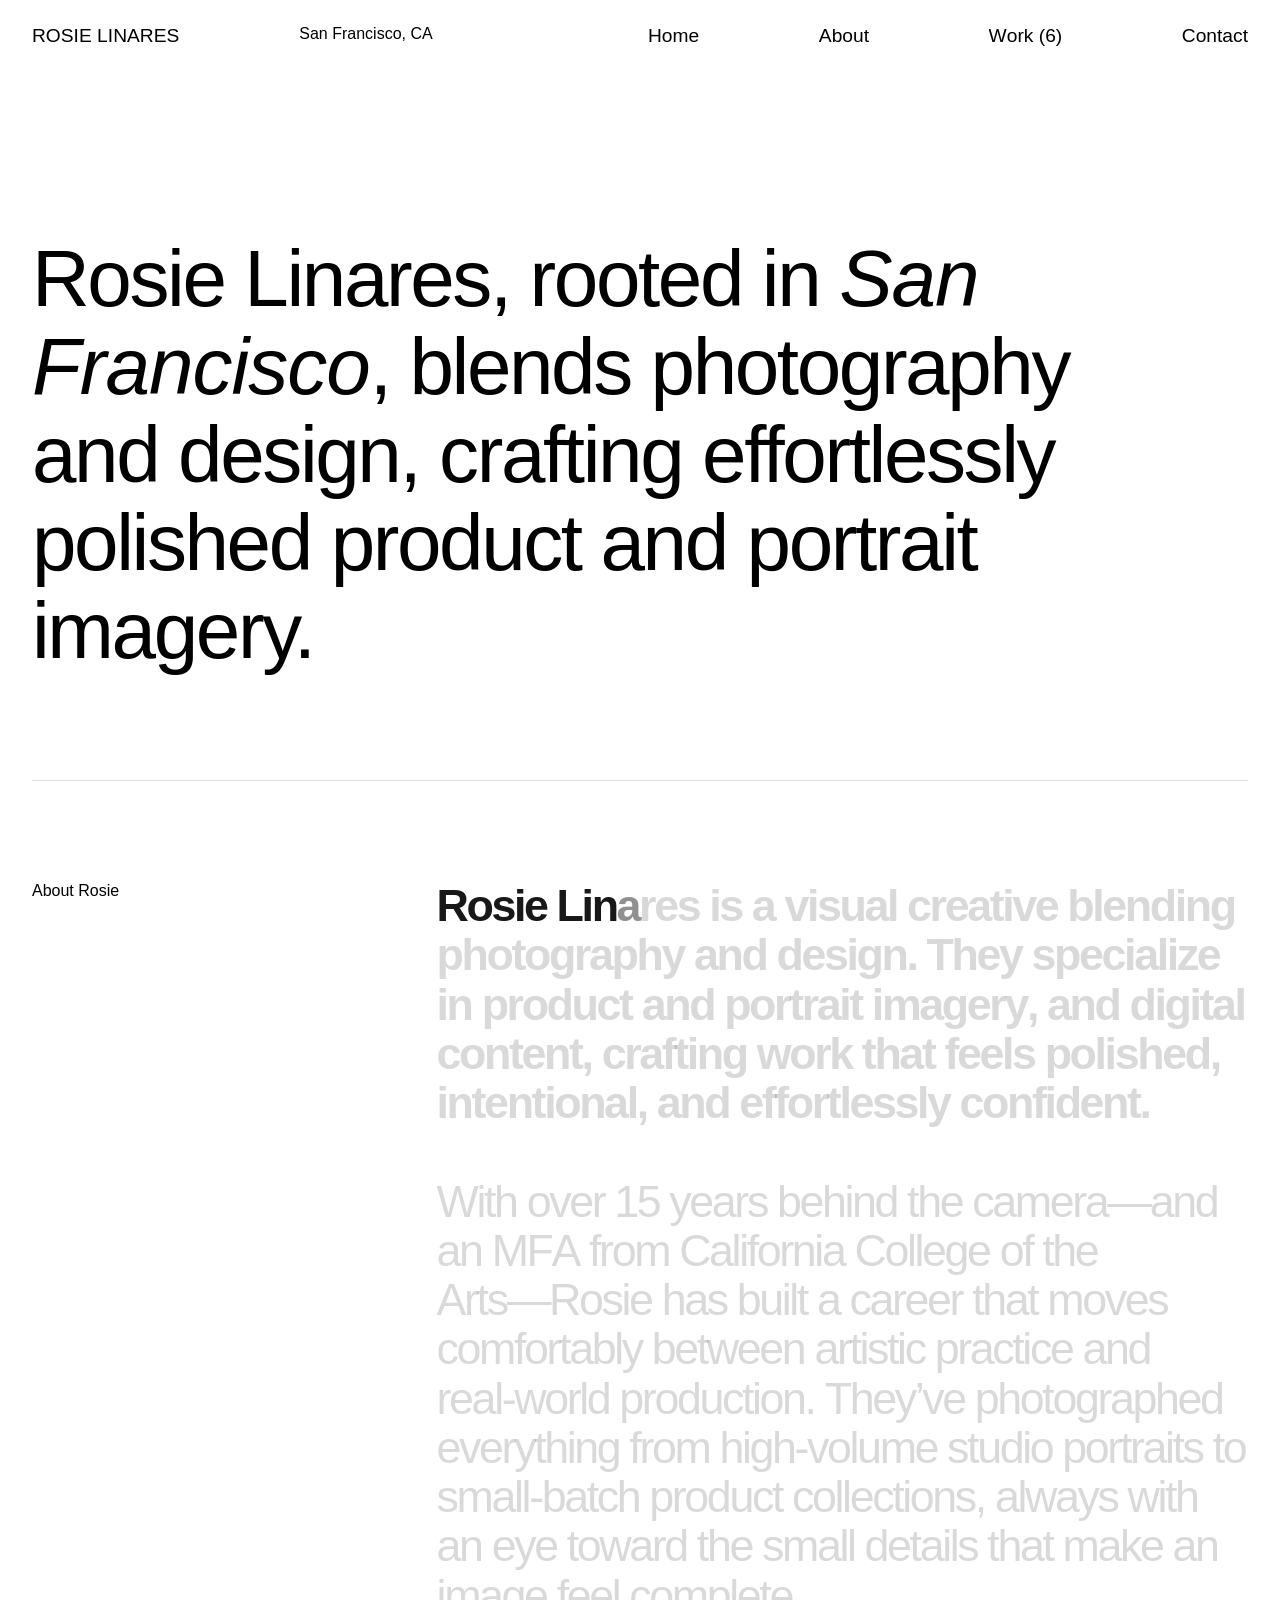
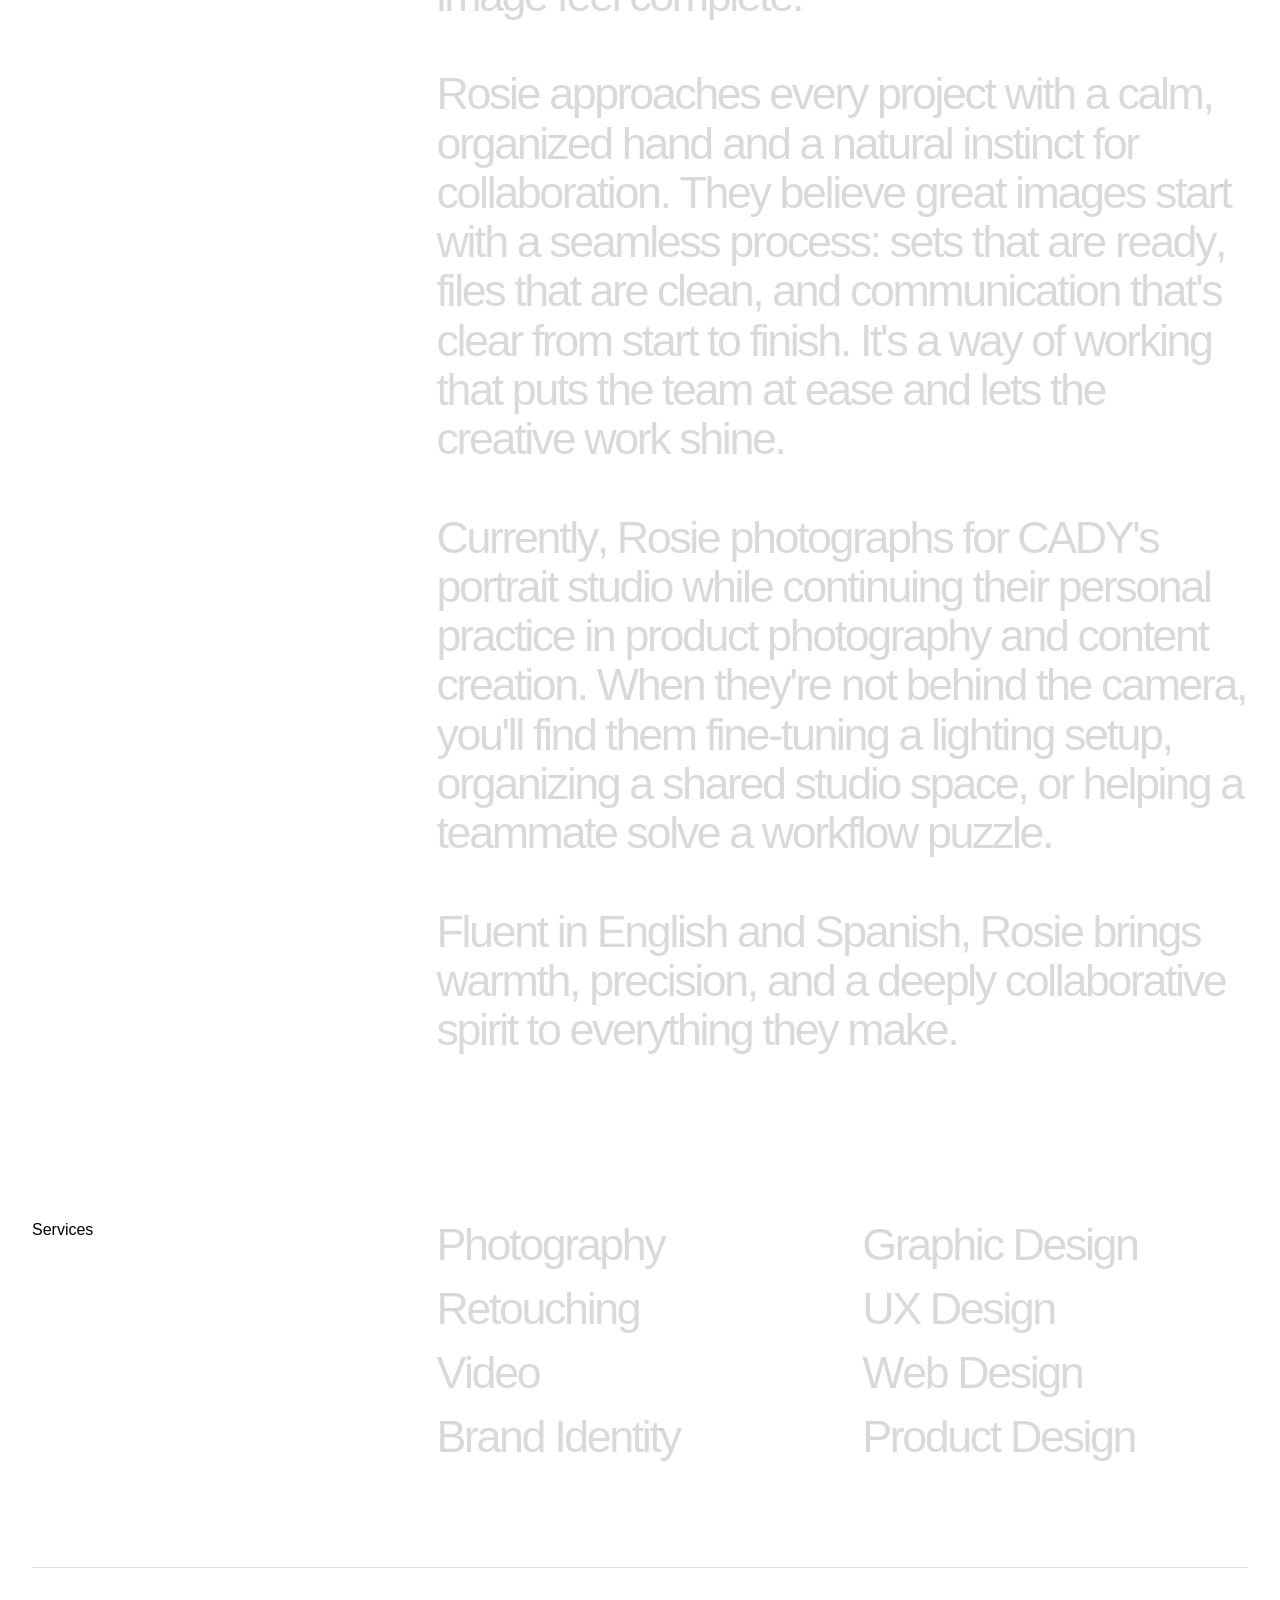
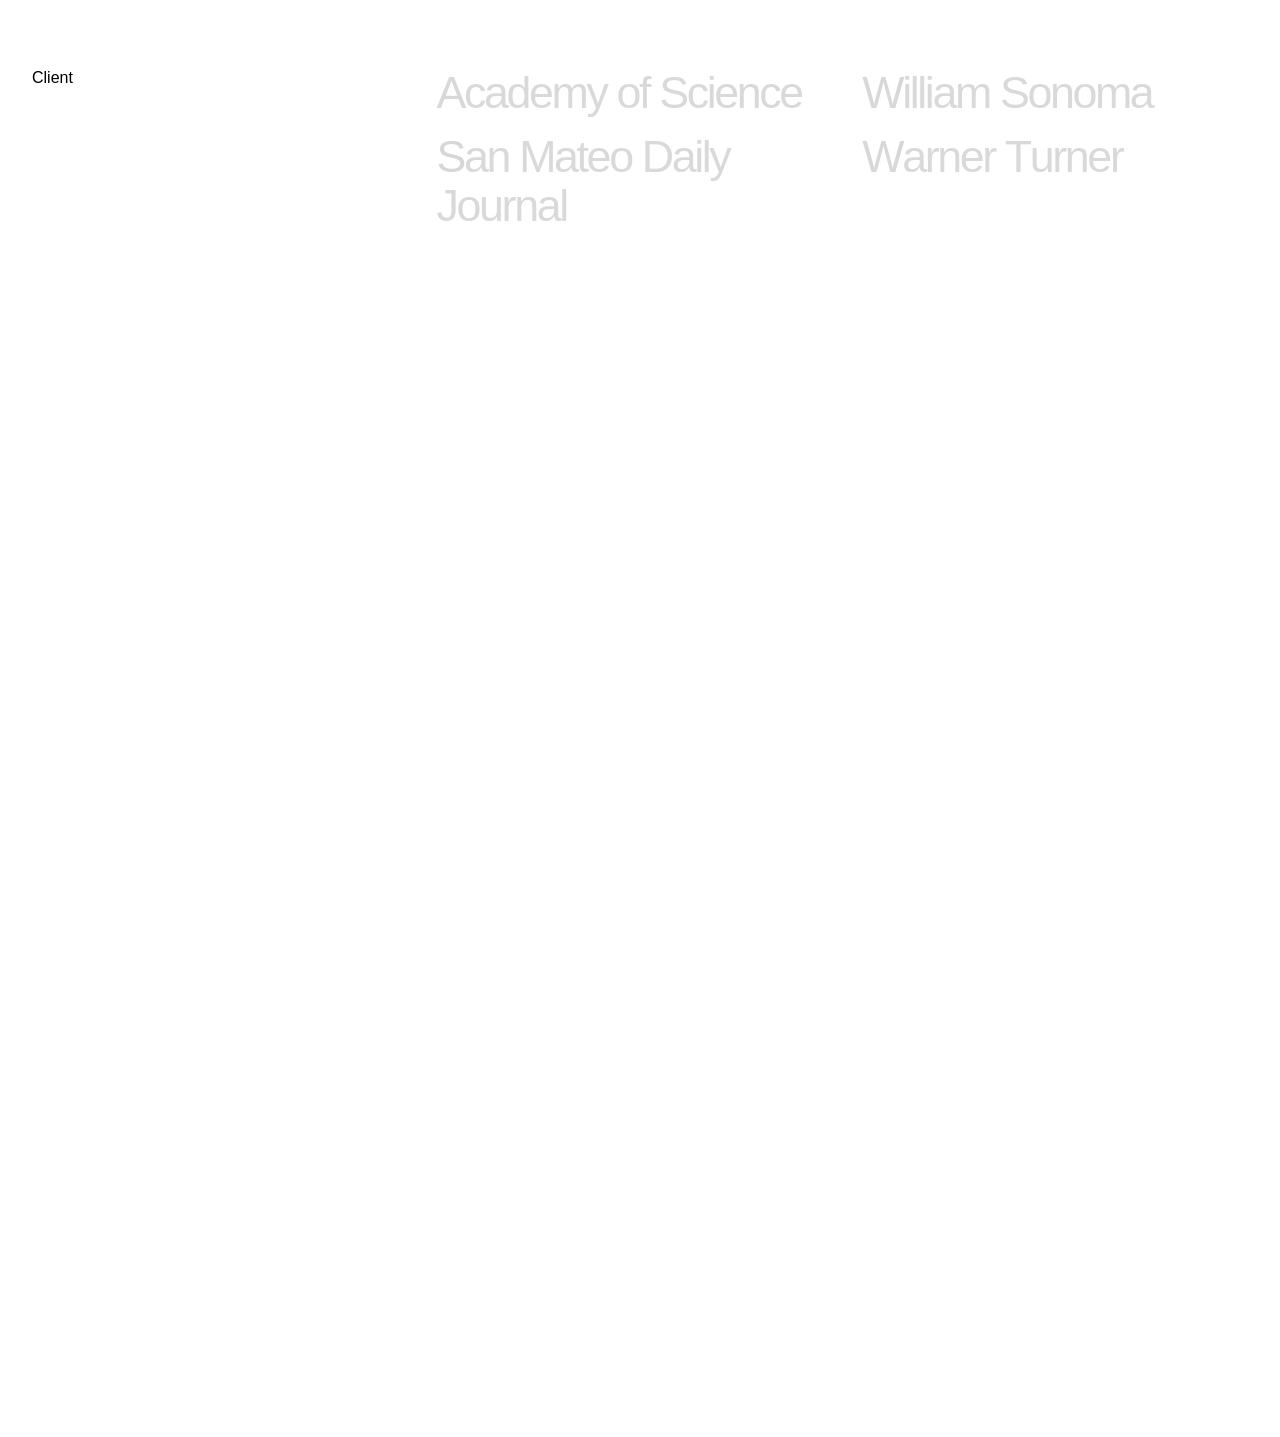
==== commit b308625b: "Updated contact email footer on all pages" ====
--- a/about.html
+++ b/about.html
@@ -1 +1 @@
-<!DOCTYPE html><!-- Handled by Exflow.site --><html data-wf-page="6a34d59f1e7513f7c53cedb5" data-wf-site="6a34d59d1e7513f7c53ced21" data-wf-status="1" lang="en"><head><meta charset="utf-8"/><link href="https://cdn.prod.website-files.com" rel="preconnect" /><title>About | Rosie Linares, Visual Creative</title><meta content="Rosie Linares is a San Francisco visual creative blending photography and design. With an MFA and 15+ years behind the camera, they bring calm, precision, and an effortlessly polished eye to every project." name="description"/><meta content="About | Rosie Linares, Visual Creative" property="og:title"/><meta content="Rosie Linares is a San Francisco visual creative blending photography and design. With an MFA and 15+ years behind the camera, they bring calm, precision, and an effortlessly polished eye to every project." property="og:description"/><meta content="About | Rosie Linares, Visual Creative" name="twitter:title"/><meta content="Rosie Linares is a San Francisco visual creative blending photography and design. With an MFA and 15+ years behind the camera, they bring calm, precision, and an effortlessly polished eye to every project." name="twitter:description"/><meta property="og:type" content="website"/><meta content="summary_large_image" name="twitter:card"/><meta content="width=device-width, initial-scale=1" name="viewport"/><meta content="Webflow" name="generator"/><link href="css/rosie-linares.webflow.shared.ce49de2e5.css" rel="stylesheet" type="text/css"  /><style>html.w-mod-js:not(.w-mod-ix3) :is(.navigation-link .nav-text.first, .navigation-link .nav-text.second, .display-1.second) {visibility: hidden !important;}</style><link href="https://fonts.googleapis.com" rel="preconnect"/><link href="https://fonts.gstatic.com" rel="preconnect" /><script src="https://ajax.googleapis.com/ajax/libs/webfont/1.6.26/webfont.js" type="text/javascript"></script><script type="text/javascript">WebFont.load({  google: {    families: ["Inter:100,200,300,400,500,600,700,800,900","Playfair Display:400,500,600,700,800,900"]  }});</script><script type="text/javascript">!function(o,c){var n=c.documentElement,t=" w-mod-";n.className+=t+"js",("ontouchstart"in o||o.DocumentTouch&&c instanceof DocumentTouch)&&(n.className+=t+"touch")}(window,document);</script><link href="https://cdn.prod.website-files.com/6a34d59d1e7513f7c53ced21/6a3c64e9176efddaf45bf6a1_Artboard%201.png" rel="icon" type="image/png" sizes="32x32" media="(prefers-color-scheme: light)"/><link href="https://cdn.prod.website-files.com/6a34d59d1e7513f7c53ced21/6a3c64e9176efddaf45bf6a1_Artboard%201.png" rel="icon" type="image/png" sizes="32x32" media="(prefers-color-scheme: dark)"/><link href="https://cdn.prod.website-files.com/6a34d59d1e7513f7c53ced21/6a3c64e83c9393a1ef8aed61_Artboard%201.png" rel="icon" type="image/png" sizes="48x48"/><link href="https://cdn.prod.website-files.com/6a34d59d1e7513f7c53ced21/6a3c64e9ed59e086eab0b584_Artboard%201.png" rel="apple-touch-icon" sizes="180x180"/><link href="https://cdn.prod.website-files.com/6a34d59d1e7513f7c53ced21/6a3c64e952f76e71a8f8dd30_Artboard%201.png" rel="icon" type="image/png" sizes="192x192"/><link href="https://cdn.prod.website-files.com/6a34d59d1e7513f7c53ced21/6a3c64e9ed59e086eab0b587_Artboard%201.png" rel="icon" type="image/png" sizes="512x512"/></head><body><div class="navigation-wrapper-main"><div class="container-nav"><div class="navigation-content"><div id="w-node-cdcb0ebe-6184-0899-ea51-5038671515ce-671515cb" class="part-2"><a href="/" class="navigation-link w-inline-block"><div class="nav-text first">ROSIE LINARES</div><div class="nav-text second">MOKA</div></a><div class="simple-text first hide"><div>San Francisco, CA</div></div></div><nav id="w-node-cdcb0ebe-6184-0899-ea51-5038671515d2-671515cb" class="part-3"><div data-animation="default" data-collapse="medium" data-duration="400" data-easing="ease" data-easing2="ease" role="banner" class="navbar w-nav"><div class="last-item"><nav role="navigation" class="nav-menu w-nav-menu"><a href="/" class="navigation-link w-inline-block"><div class="nav-text first">Home</div><div class="nav-text second">Home</div></a><a href="/about" aria-current="page" class="navigation-link w-inline-block w--current"><div class="nav-text first">About</div><div class="nav-text second">About</div></a><a href="/work" class="navigation-link w-inline-block"><div class="nav-text first">Work (6)</div><div class="nav-text second">Work (17)</div></a><a href="mailto:contact@moka.com" class="navigation-link w-inline-block"><div class="nav-text first">Contact</div><div class="nav-text second">Contact</div></a></nav><div class="menu-button w-nav-button"><img src="https://cdn.prod.website-files.com/6a34d59d1e7513f7c53ced21/6a34d59f1e7513f7c53cef4c_hamburger.png" loading="lazy" width="26" sizes="(max-width: 767px) 26px, (max-width: 991px) 3vw, 100vw" alt="" srcset="https://cdn.prod.website-files.com/6a34d59d1e7513f7c53ced21/6a34d59f1e7513f7c53cef4c_hamburger-p-500.png 500w, https://cdn.prod.website-files.com/6a34d59d1e7513f7c53ced21/6a34d59f1e7513f7c53cef4c_hamburger.png 512w"/></div></div></div></nav></div></div></div><section class="section with-about"><div class="container"><div><div class="grid-12 top left"><h1 id="w-node-b67cacfb-a2e9-d087-ba2d-2298cf67a23e-c53cedb5" class="display-1">Rosie Linares, rooted in <span class="other-font">San Francisco</span>, blends photography and design, crafting effortlessly polished product and portrait imagery.</h1></div><div class="line-divider second"></div><div class="about-grid"><div id="w-node-a476dae7-53b1-4a06-ebf0-2ae2a60ea779-c53cedb5" class="simple-text first"><div>About Rosie</div></div><div><h2 id="w-node-_7d896076-9b51-4ad3-fa02-8f5c5465dc50-c53cedb5" class="display-1 second _2-8-rem"><strong>Rosie Linares is a visual creative blending photography and design. They specialize in product and portrait imagery, and digital content, crafting work that feels polished, intentional, and effortlessly confident.</strong><br/><br/>With over 15 years behind the camera—and an MFA from California College of the Arts—Rosie has built a career that moves comfortably between artistic practice and real-world production. They’ve photographed everything from high-volume studio portraits to small-batch product collections, always with an eye toward the small details that make an image feel complete.<br/><br/>Rosie approaches every project with a calm, organized hand and a natural instinct for collaboration. They believe great images start with a seamless process: sets that are ready, files that are clean, and communication that&#x27;s clear from start to finish. It&#x27;s a way of working that puts the team at ease and lets the creative work shine.<br/><br/>Currently, Rosie photographs for CADY&#x27;s portrait studio while continuing their personal practice in product photography and content creation. When they&#x27;re not behind the camera, you&#x27;ll find them fine-tuning a lighting setup, organizing a shared studio space, or helping a teammate solve a workflow puzzle.<br/><br/>Fluent in English and Spanish, Rosie brings warmth, precision, and a deeply collaborative spirit to everything they make.</h2></div></div><div class="margin-80"><div class="photo-wrapper"><img sizes="(max-width: 1512px) 100vw, 1512px" srcset="https://cdn.prod.website-files.com/6a34d59d1e7513f7c53ced21/6a3c68575c8184cc14cb0804_101-p-500.jpg 500w, https://cdn.prod.website-files.com/6a34d59d1e7513f7c53ced21/6a3c68575c8184cc14cb0804_101-p-800.jpg 800w, https://cdn.prod.website-files.com/6a34d59d1e7513f7c53ced21/6a3c68575c8184cc14cb0804_101-p-1080.jpg 1080w, https://cdn.prod.website-files.com/6a34d59d1e7513f7c53ced21/6a3c68575c8184cc14cb0804_101.jpg 1512w" alt="" src="https://cdn.prod.website-files.com/6a34d59d1e7513f7c53ced21/6a3c68575c8184cc14cb0804_101.jpg" loading="eager" class="work-photo-first"/><div class="work-overlay first half"></div></div></div><div class="margin-80"><div class="about-grid"><div id="w-node-f2d107e4-3eb6-d639-eb3e-d5342d7d6142-c53cedb5" class="simple-text first"><div>Services</div></div><div class="grid-inside"><h2 class="display-1 second _2-8-rem">Photography</h2><h2 class="display-1 second _2-8-rem">Graphic Design</h2><h2 class="display-1 second _2-8-rem">Retouching</h2><h2 class="display-1 second _2-8-rem">UX Design</h2><h2 class="display-1 second _2-8-rem">Video</h2><h2 class="display-1 second _2-8-rem">Web Design</h2><h2 class="display-1 second _2-8-rem">Brand Identity</h2><h2 class="display-1 second _2-8-rem">Product Design</h2></div></div></div><div class="line-divider second"></div><div class="about-grid"><div id="w-node-e4e2fbf3-86de-cfc4-60fd-074ee73163d1-c53cedb5" class="simple-text first"><div>Client</div></div><div class="grid-inside"><h2 class="display-1 second _2-8-rem">Academy of Science</h2><h2 class="display-1 second _2-8-rem">William Sonoma</h2><h2 class="display-1 second _2-8-rem">San Mateo Daily Journal</h2><h2 class="display-1 second _2-8-rem">Warner Turner</h2></div></div></div></div></section><div data-w-id="bd719ca3-a203-b525-6582-d6c9aac8ec9b" class="footer-main"><div class="container"><div><div class="grid-12 less-gap"><div id="w-node-bd719ca3-a203-b525-6582-d6c9aac8ec9f-aac8ec9b"><h2 id="w-node-bd719ca3-a203-b525-6582-d6c9aac8eca0-aac8ec9b" class="display-1 second _4-2-rem">Let&#x27;s Talk</h2><a href="mailto:contact@website.com" id="w-node-bd719ca3-a203-b525-6582-d6c9aac8eca2-aac8ec9b" class="navigation-link for-button w-inline-block"><div class="nav-text first">Get in touch</div><div class="nav-text second">Get in touch</div></a><div class="margin-50"><a href="https://flowmance.com/" target="_blank" class="navigation-link copyright w-inline-block"><div class="nav-text first">©2025 Rosie Linares.</div><div class="nav-text second">©2025 Moka. Powered by Webflow</div></a></div></div><div id="w-node-bd719ca3-a203-b525-6582-d6c9aac8eca7-aac8ec9b"><div><h2 class="display-1 second uppercase">follow us</h2><div class="margin-20"><div class="margin-10"><a href="https://instagram.com/rlinaresphotography" target="_blank" class="navigation-link for-footer w-inline-block"><div class="nav-text first">Instagram</div><div class="nav-text second">Instagram</div></a></div></div></div></div><div id="w-node-bd719ca3-a203-b525-6582-d6c9aac8ecc5-aac8ec9b"><h2 class="display-1 second uppercase">Contact</h2><div class="margin-20"><a href="mailto:contact@website.com" class="navigation-link for-footer w-inline-block"><div class="nav-text first">photography@rosielinares.com</div><div class="nav-text second">photography@rosielinares.com</div></a><div class="margin-10"><a href="tel:+18001236789" class="navigation-link for-footer w-inline-block"><div class="nav-text first">+1 415 429 6673<br/></div><div class="nav-text second">+1 415 429 6673<br/></div></a></div></div></div></div></div></div><div class="container"><div><a href="#" class="navigation-link full w-inline-block"><div class="nav-text first">©ROSIE LINARES</div></a></div></div></div><script src="js/jquery.js?site=6a34d59d1e7513f7c53ced21" type="text/javascript"  ></script><script src="js/webflow.schunk.36b8fb49256177c8.js" type="text/javascript"  ></script><script src="js/webflow.schunk.e5972a22b2f95ff8.js" type="text/javascript"  ></script><script src="js/webflow-script-1.js" type="text/javascript"  ></script><script src="js/gsap.min.js" type="text/javascript"></script><script src="js/splittext.min.js" type="text/javascript"></script><script src="js/scrolltrigger.min.js" type="text/javascript"></script></body></html>+<!DOCTYPE html><!-- Handled by Exflow.site --><html data-wf-page="6a34d59f1e7513f7c53cedb5" data-wf-site="6a34d59d1e7513f7c53ced21" data-wf-status="1" lang="en"><head><meta charset="utf-8"/><link href="https://cdn.prod.website-files.com" rel="preconnect" /><title>About | Rosie Linares, Visual Creative</title><meta content="Rosie Linares is a San Francisco visual creative blending photography and design. With an MFA and 15+ years behind the camera, they bring calm, precision, and an effortlessly polished eye to every project." name="description"/><meta content="About | Rosie Linares, Visual Creative" property="og:title"/><meta content="Rosie Linares is a San Francisco visual creative blending photography and design. With an MFA and 15+ years behind the camera, they bring calm, precision, and an effortlessly polished eye to every project." property="og:description"/><meta content="About | Rosie Linares, Visual Creative" name="twitter:title"/><meta content="Rosie Linares is a San Francisco visual creative blending photography and design. With an MFA and 15+ years behind the camera, they bring calm, precision, and an effortlessly polished eye to every project." name="twitter:description"/><meta property="og:type" content="website"/><meta content="summary_large_image" name="twitter:card"/><meta content="width=device-width, initial-scale=1" name="viewport"/><meta content="Webflow" name="generator"/><link href="css/rosie-linares.webflow.shared.ce49de2e5.css" rel="stylesheet" type="text/css"  /><style>html.w-mod-js:not(.w-mod-ix3) :is(.navigation-link .nav-text.first, .navigation-link .nav-text.second, .display-1.second) {visibility: hidden !important;}</style><link href="https://fonts.googleapis.com" rel="preconnect"/><link href="https://fonts.gstatic.com" rel="preconnect" /><script src="https://ajax.googleapis.com/ajax/libs/webfont/1.6.26/webfont.js" type="text/javascript"></script><script type="text/javascript">WebFont.load({  google: {    families: ["Inter:100,200,300,400,500,600,700,800,900","Playfair Display:400,500,600,700,800,900"]  }});</script><script type="text/javascript">!function(o,c){var n=c.documentElement,t=" w-mod-";n.className+=t+"js",("ontouchstart"in o||o.DocumentTouch&&c instanceof DocumentTouch)&&(n.className+=t+"touch")}(window,document);</script><link href="https://cdn.prod.website-files.com/6a34d59d1e7513f7c53ced21/6a3c64e9176efddaf45bf6a1_Artboard%201.png" rel="icon" type="image/png" sizes="32x32" media="(prefers-color-scheme: light)"/><link href="https://cdn.prod.website-files.com/6a34d59d1e7513f7c53ced21/6a3c64e9176efddaf45bf6a1_Artboard%201.png" rel="icon" type="image/png" sizes="32x32" media="(prefers-color-scheme: dark)"/><link href="https://cdn.prod.website-files.com/6a34d59d1e7513f7c53ced21/6a3c64e83c9393a1ef8aed61_Artboard%201.png" rel="icon" type="image/png" sizes="48x48"/><link href="https://cdn.prod.website-files.com/6a34d59d1e7513f7c53ced21/6a3c64e9ed59e086eab0b584_Artboard%201.png" rel="apple-touch-icon" sizes="180x180"/><link href="https://cdn.prod.website-files.com/6a34d59d1e7513f7c53ced21/6a3c64e952f76e71a8f8dd30_Artboard%201.png" rel="icon" type="image/png" sizes="192x192"/><link href="https://cdn.prod.website-files.com/6a34d59d1e7513f7c53ced21/6a3c64e9ed59e086eab0b587_Artboard%201.png" rel="icon" type="image/png" sizes="512x512"/></head><body><div class="navigation-wrapper-main"><div class="container-nav"><div class="navigation-content"><div id="w-node-cdcb0ebe-6184-0899-ea51-5038671515ce-671515cb" class="part-2"><a href="/" class="navigation-link w-inline-block"><div class="nav-text first">ROSIE LINARES</div><div class="nav-text second">MOKA</div></a><div class="simple-text first hide"><div>San Francisco, CA</div></div></div><nav id="w-node-cdcb0ebe-6184-0899-ea51-5038671515d2-671515cb" class="part-3"><div data-animation="default" data-collapse="medium" data-duration="400" data-easing="ease" data-easing2="ease" role="banner" class="navbar w-nav"><div class="last-item"><nav role="navigation" class="nav-menu w-nav-menu"><a href="/" class="navigation-link w-inline-block"><div class="nav-text first">Home</div><div class="nav-text second">Home</div></a><a href="/about" aria-current="page" class="navigation-link w-inline-block w--current"><div class="nav-text first">About</div><div class="nav-text second">About</div></a><a href="/work" class="navigation-link w-inline-block"><div class="nav-text first">Work (6)</div><div class="nav-text second">Work (17)</div></a><a href="mailto:photography@rosielinares.com" class="navigation-link w-inline-block"><div class="nav-text first">Contact</div><div class="nav-text second">Contact</div></a></nav><div class="menu-button w-nav-button"><img src="https://cdn.prod.website-files.com/6a34d59d1e7513f7c53ced21/6a34d59f1e7513f7c53cef4c_hamburger.png" loading="lazy" width="26" sizes="(max-width: 767px) 26px, (max-width: 991px) 3vw, 100vw" alt="" srcset="https://cdn.prod.website-files.com/6a34d59d1e7513f7c53ced21/6a34d59f1e7513f7c53cef4c_hamburger-p-500.png 500w, https://cdn.prod.website-files.com/6a34d59d1e7513f7c53ced21/6a34d59f1e7513f7c53cef4c_hamburger.png 512w"/></div></div></div></nav></div></div></div><section class="section with-about"><div class="container"><div><div class="grid-12 top left"><h1 id="w-node-b67cacfb-a2e9-d087-ba2d-2298cf67a23e-c53cedb5" class="display-1">Rosie Linares, rooted in <span class="other-font">San Francisco</span>, blends photography and design, crafting effortlessly polished product and portrait imagery.</h1></div><div class="line-divider second"></div><div class="about-grid"><div id="w-node-a476dae7-53b1-4a06-ebf0-2ae2a60ea779-c53cedb5" class="simple-text first"><div>About Rosie</div></div><div><h2 id="w-node-_7d896076-9b51-4ad3-fa02-8f5c5465dc50-c53cedb5" class="display-1 second _2-8-rem"><strong>Rosie Linares is a visual creative blending photography and design. They specialize in product and portrait imagery, and digital content, crafting work that feels polished, intentional, and effortlessly confident.</strong><br/><br/>With over 15 years behind the camera—and an MFA from California College of the Arts—Rosie has built a career that moves comfortably between artistic practice and real-world production. They’ve photographed everything from high-volume studio portraits to small-batch product collections, always with an eye toward the small details that make an image feel complete.<br/><br/>Rosie approaches every project with a calm, organized hand and a natural instinct for collaboration. They believe great images start with a seamless process: sets that are ready, files that are clean, and communication that&#x27;s clear from start to finish. It&#x27;s a way of working that puts the team at ease and lets the creative work shine.<br/><br/>Currently, Rosie photographs for CADY&#x27;s portrait studio while continuing their personal practice in product photography and content creation. When they&#x27;re not behind the camera, you&#x27;ll find them fine-tuning a lighting setup, organizing a shared studio space, or helping a teammate solve a workflow puzzle.<br/><br/>Fluent in English and Spanish, Rosie brings warmth, precision, and a deeply collaborative spirit to everything they make.</h2></div></div><div class="margin-80"><div class="photo-wrapper"><img sizes="(max-width: 1512px) 100vw, 1512px" srcset="https://cdn.prod.website-files.com/6a34d59d1e7513f7c53ced21/6a3c68575c8184cc14cb0804_101-p-500.jpg 500w, https://cdn.prod.website-files.com/6a34d59d1e7513f7c53ced21/6a3c68575c8184cc14cb0804_101-p-800.jpg 800w, https://cdn.prod.website-files.com/6a34d59d1e7513f7c53ced21/6a3c68575c8184cc14cb0804_101-p-1080.jpg 1080w, https://cdn.prod.website-files.com/6a34d59d1e7513f7c53ced21/6a3c68575c8184cc14cb0804_101.jpg 1512w" alt="" src="https://cdn.prod.website-files.com/6a34d59d1e7513f7c53ced21/6a3c68575c8184cc14cb0804_101.jpg" loading="eager" class="work-photo-first"/><div class="work-overlay first half"></div></div></div><div class="margin-80"><div class="about-grid"><div id="w-node-f2d107e4-3eb6-d639-eb3e-d5342d7d6142-c53cedb5" class="simple-text first"><div>Services</div></div><div class="grid-inside"><h2 class="display-1 second _2-8-rem">Photography</h2><h2 class="display-1 second _2-8-rem">Graphic Design</h2><h2 class="display-1 second _2-8-rem">Retouching</h2><h2 class="display-1 second _2-8-rem">UX Design</h2><h2 class="display-1 second _2-8-rem">Video</h2><h2 class="display-1 second _2-8-rem">Web Design</h2><h2 class="display-1 second _2-8-rem">Brand Identity</h2><h2 class="display-1 second _2-8-rem">Product Design</h2></div></div></div><div class="line-divider second"></div><div class="about-grid"><div id="w-node-e4e2fbf3-86de-cfc4-60fd-074ee73163d1-c53cedb5" class="simple-text first"><div>Client</div></div><div class="grid-inside"><h2 class="display-1 second _2-8-rem">Academy of Science</h2><h2 class="display-1 second _2-8-rem">William Sonoma</h2><h2 class="display-1 second _2-8-rem">San Mateo Daily Journal</h2><h2 class="display-1 second _2-8-rem">Warner Turner</h2></div></div></div></div></section><div data-w-id="bd719ca3-a203-b525-6582-d6c9aac8ec9b" class="footer-main"><div class="container"><div><div class="grid-12 less-gap"><div id="w-node-bd719ca3-a203-b525-6582-d6c9aac8ec9f-aac8ec9b"><h2 id="w-node-bd719ca3-a203-b525-6582-d6c9aac8eca0-aac8ec9b" class="display-1 second _4-2-rem">Let&#x27;s Talk</h2><a href="mailto:contact@website.com" id="w-node-bd719ca3-a203-b525-6582-d6c9aac8eca2-aac8ec9b" class="navigation-link for-button w-inline-block"><div class="nav-text first">Get in touch</div><div class="nav-text second">Get in touch</div></a><div class="margin-50"><a href="https://flowmance.com/" target="_blank" class="navigation-link copyright w-inline-block"><div class="nav-text first">©2025 Rosie Linares.</div><div class="nav-text second">©2025 Moka. Powered by Webflow</div></a></div></div><div id="w-node-bd719ca3-a203-b525-6582-d6c9aac8eca7-aac8ec9b"><div><h2 class="display-1 second uppercase">follow us</h2><div class="margin-20"><div class="margin-10"><a href="https://instagram.com/rlinaresphotography" target="_blank" class="navigation-link for-footer w-inline-block"><div class="nav-text first">Instagram</div><div class="nav-text second">Instagram</div></a></div></div></div></div><div id="w-node-bd719ca3-a203-b525-6582-d6c9aac8ecc5-aac8ec9b"><h2 class="display-1 second uppercase">Contact</h2><div class="margin-20"><a href="mailto:contact@website.com" class="navigation-link for-footer w-inline-block"><div class="nav-text first">photography@rosielinares.com</div><div class="nav-text second">photography@rosielinares.com</div></a><div class="margin-10"><a href="tel:+18001236789" class="navigation-link for-footer w-inline-block"><div class="nav-text first">+1 415 429 6673<br/></div><div class="nav-text second">+1 415 429 6673<br/></div></a></div></div></div></div></div></div><div class="container"><div><a href="#" class="navigation-link full w-inline-block"><div class="nav-text first">©ROSIE LINARES</div></a></div></div></div><script src="js/jquery.js?site=6a34d59d1e7513f7c53ced21" type="text/javascript"  ></script><script src="js/webflow.schunk.36b8fb49256177c8.js" type="text/javascript"  ></script><script src="js/webflow.schunk.e5972a22b2f95ff8.js" type="text/javascript"  ></script><script src="js/webflow-script-1.js" type="text/javascript"  ></script><script src="js/gsap.min.js" type="text/javascript"></script><script src="js/splittext.min.js" type="text/javascript"></script><script src="js/scrolltrigger.min.js" type="text/javascript"></script></body></html>
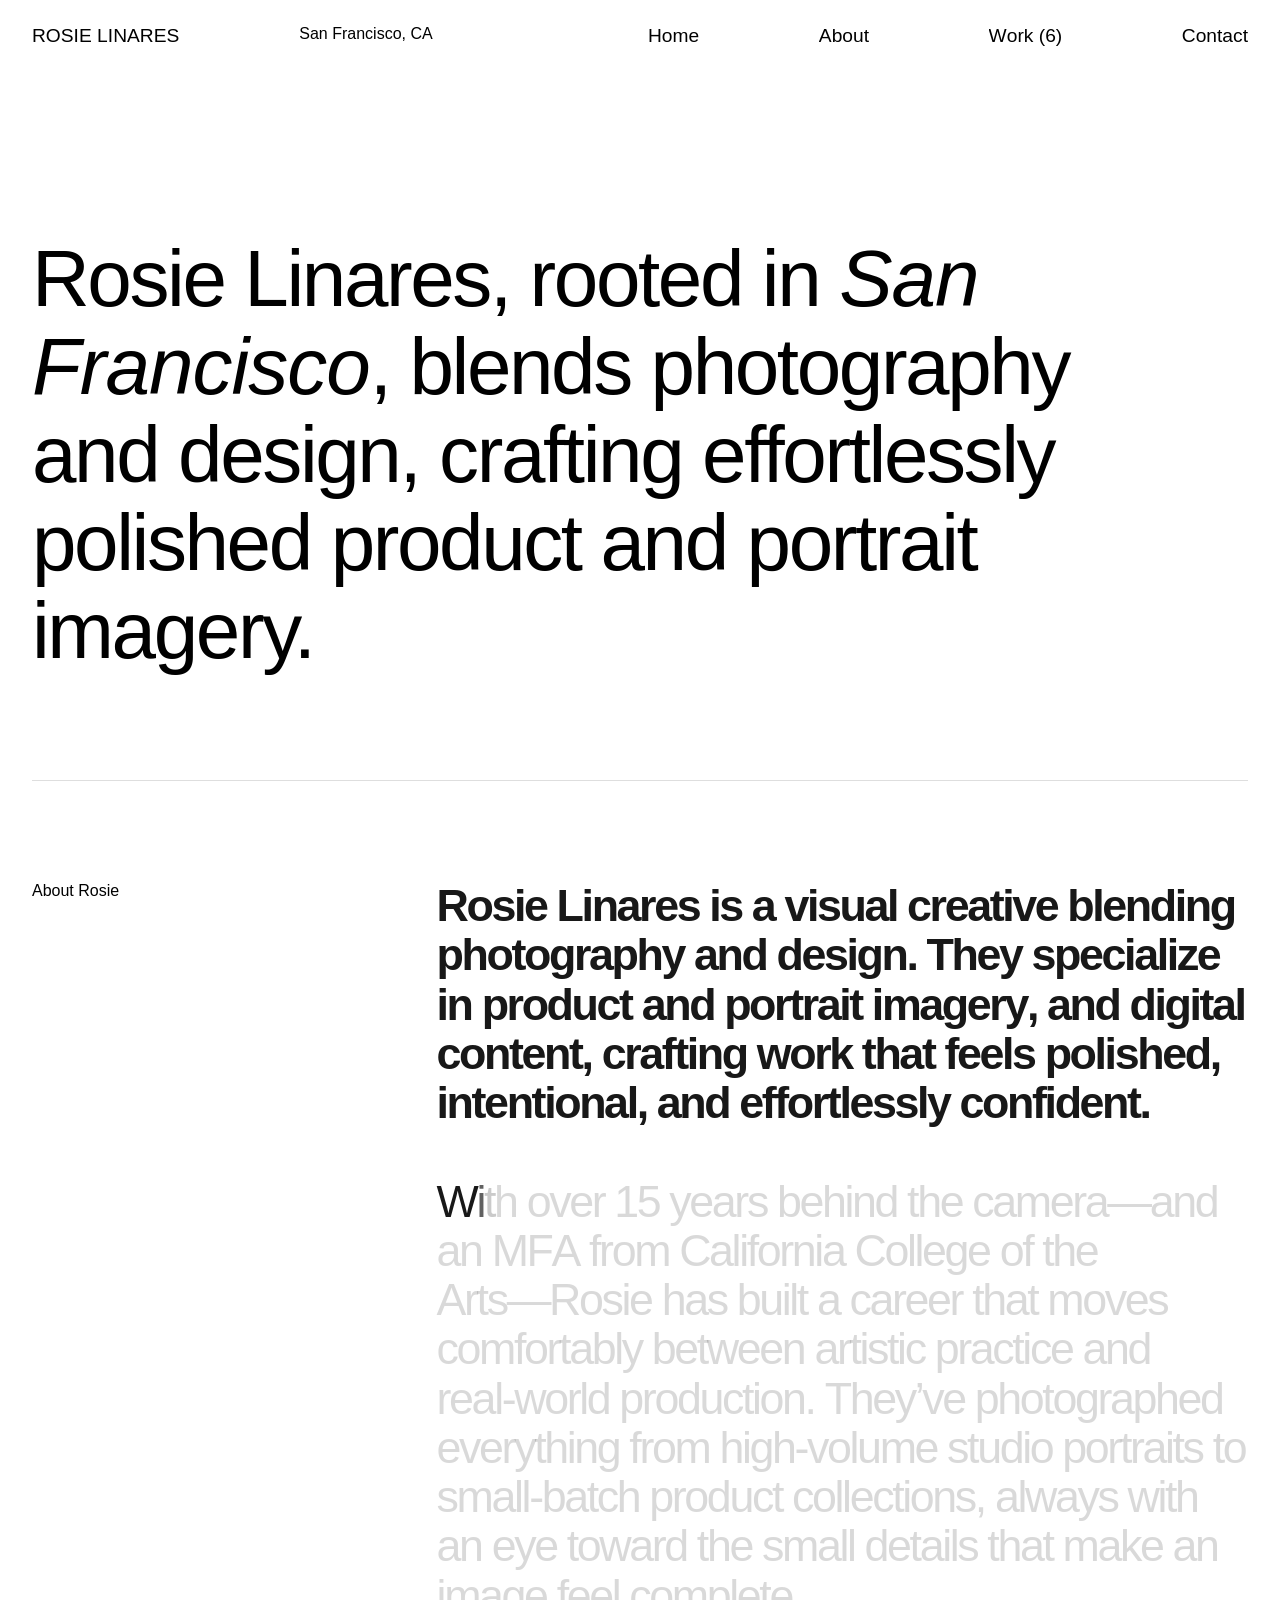
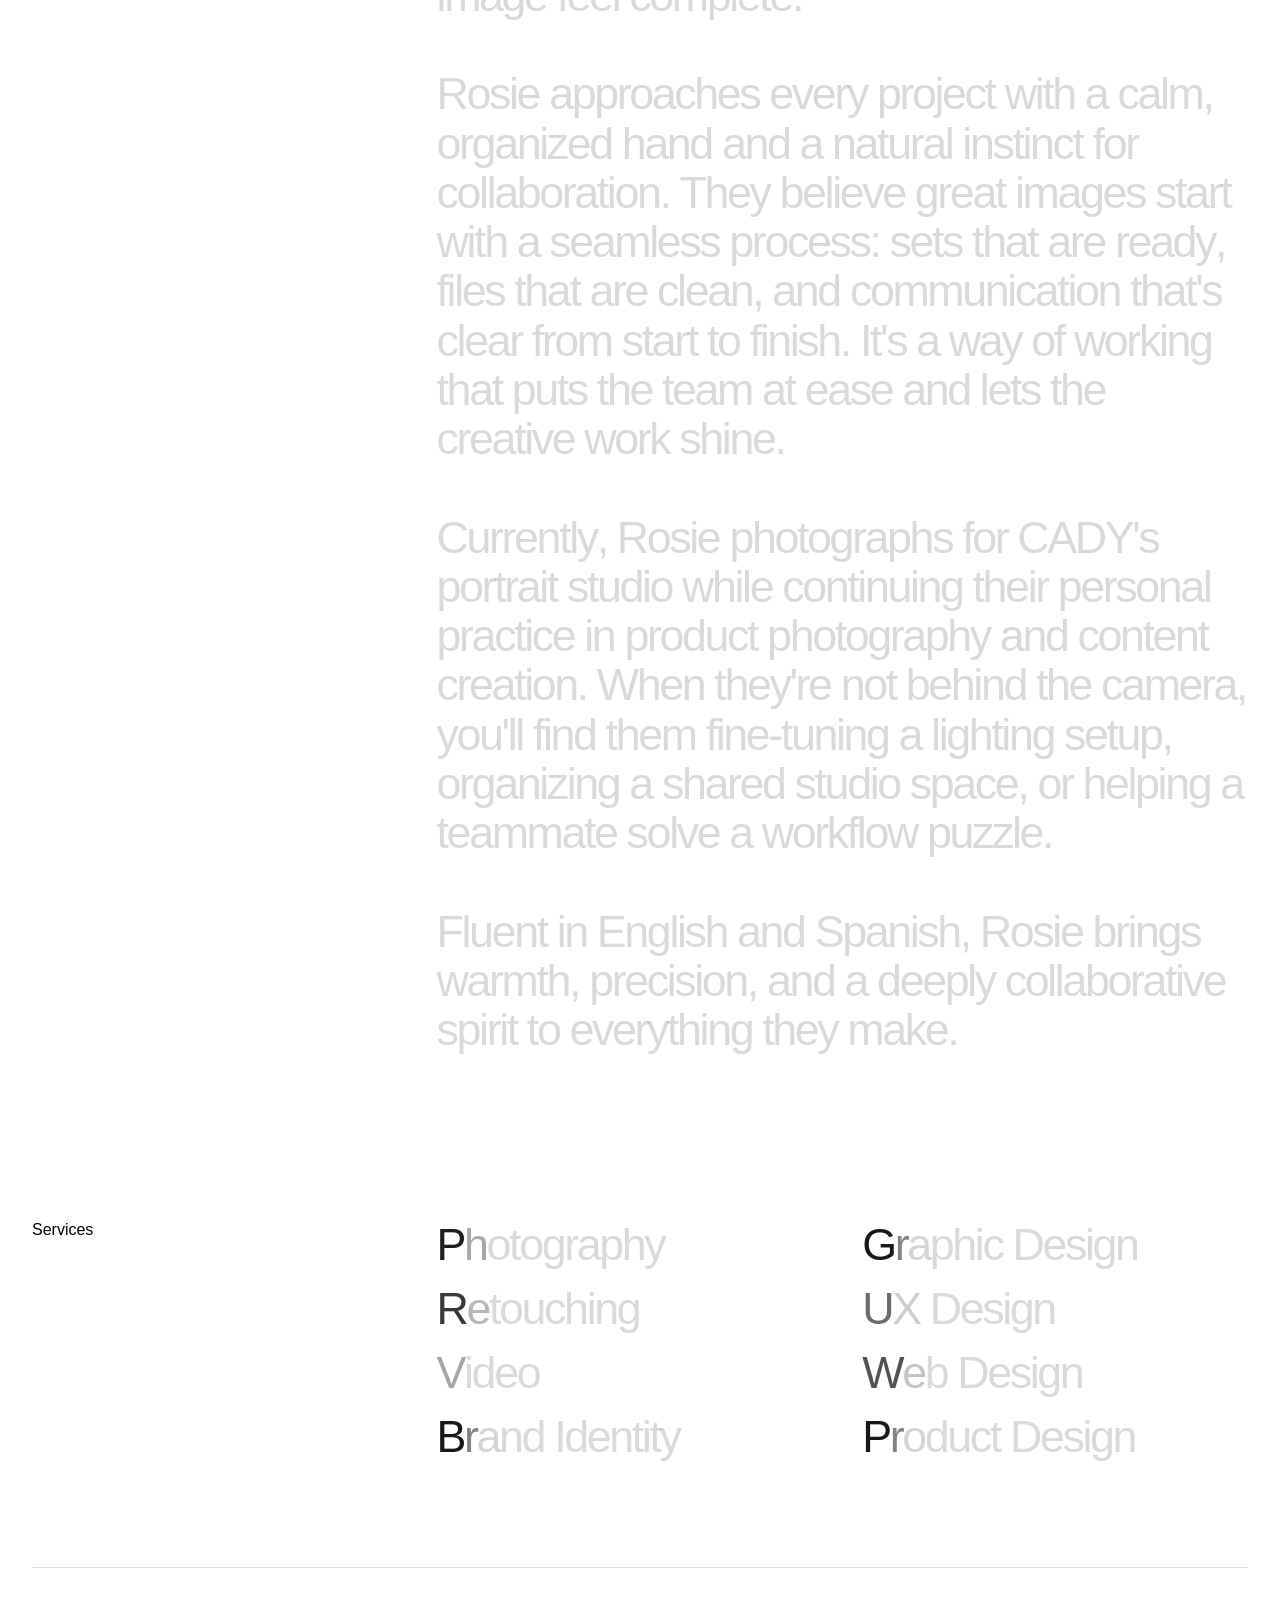
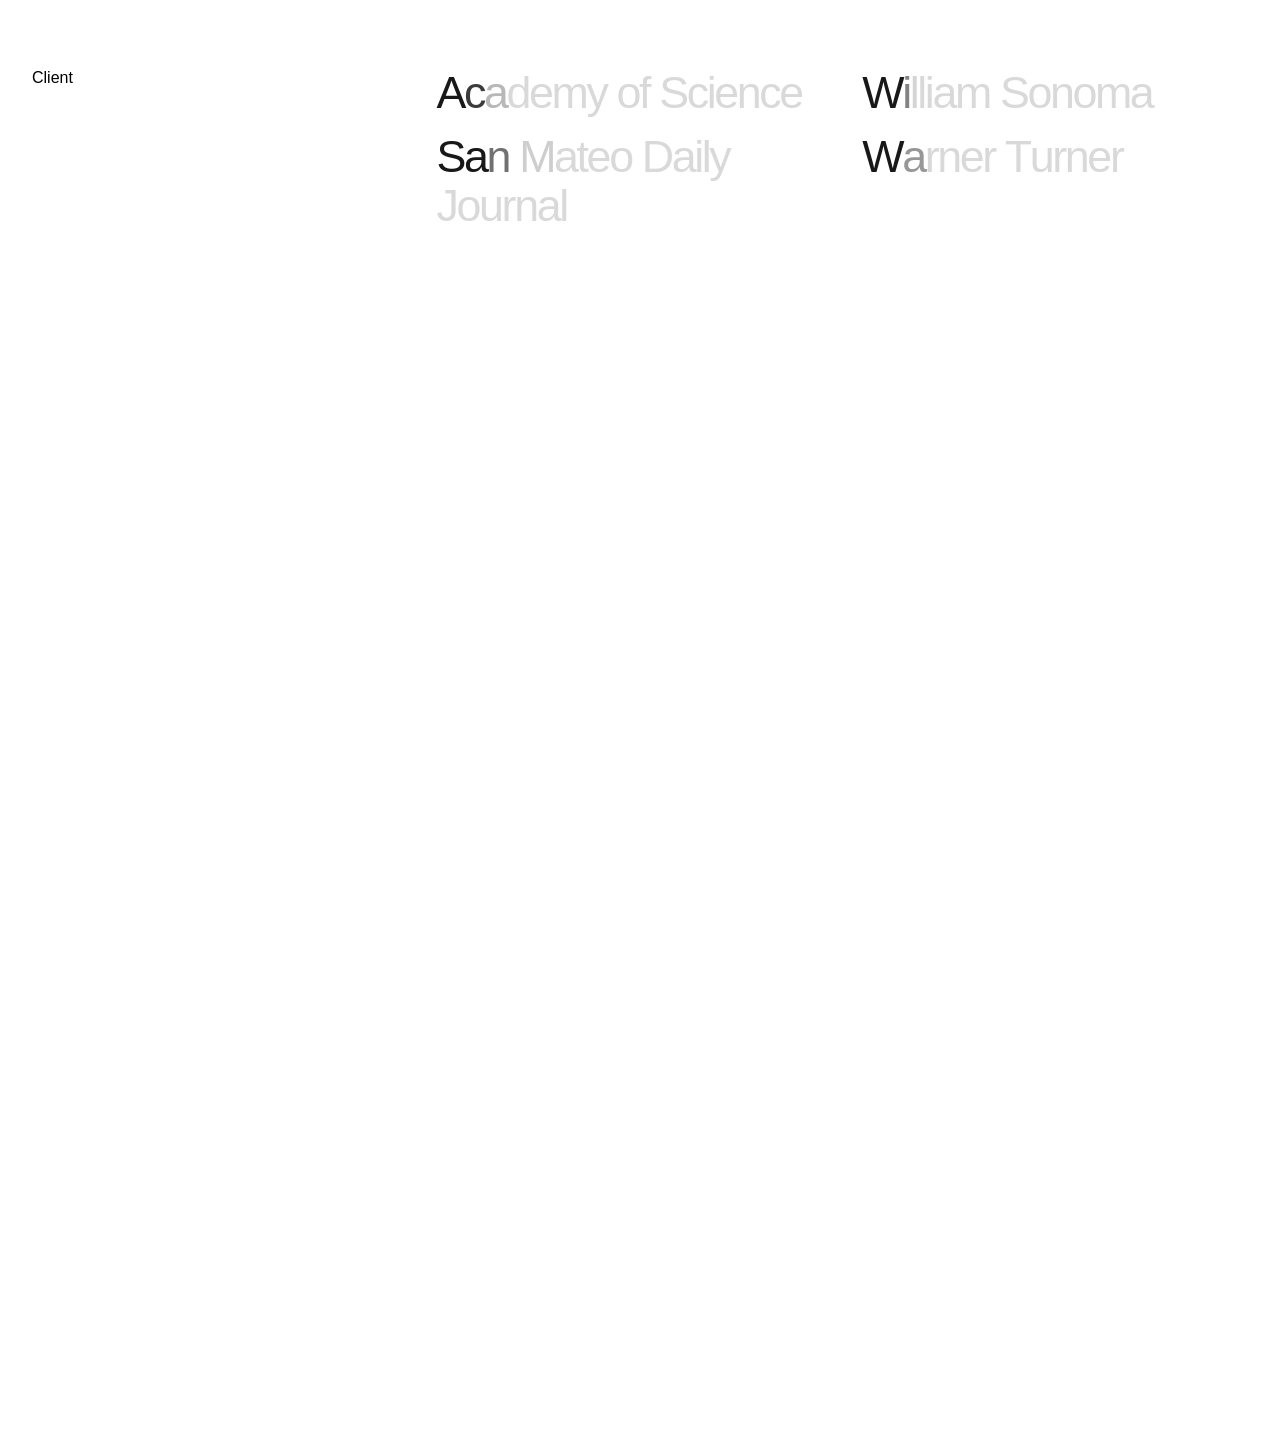
==== commit 0fc8991a: "Updated copy right notice on all pages" ====
--- a/about.html
+++ b/about.html
@@ -1 +1 @@
-<!DOCTYPE html><!-- Handled by Exflow.site --><html data-wf-page="6a34d59f1e7513f7c53cedb5" data-wf-site="6a34d59d1e7513f7c53ced21" data-wf-status="1" lang="en"><head><meta charset="utf-8"/><link href="https://cdn.prod.website-files.com" rel="preconnect" /><title>About | Rosie Linares, Visual Creative</title><meta content="Rosie Linares is a San Francisco visual creative blending photography and design. With an MFA and 15+ years behind the camera, they bring calm, precision, and an effortlessly polished eye to every project." name="description"/><meta content="About | Rosie Linares, Visual Creative" property="og:title"/><meta content="Rosie Linares is a San Francisco visual creative blending photography and design. With an MFA and 15+ years behind the camera, they bring calm, precision, and an effortlessly polished eye to every project." property="og:description"/><meta content="About | Rosie Linares, Visual Creative" name="twitter:title"/><meta content="Rosie Linares is a San Francisco visual creative blending photography and design. With an MFA and 15+ years behind the camera, they bring calm, precision, and an effortlessly polished eye to every project." name="twitter:description"/><meta property="og:type" content="website"/><meta content="summary_large_image" name="twitter:card"/><meta content="width=device-width, initial-scale=1" name="viewport"/><meta content="Webflow" name="generator"/><link href="css/rosie-linares.webflow.shared.ce49de2e5.css" rel="stylesheet" type="text/css"  /><style>html.w-mod-js:not(.w-mod-ix3) :is(.navigation-link .nav-text.first, .navigation-link .nav-text.second, .display-1.second) {visibility: hidden !important;}</style><link href="https://fonts.googleapis.com" rel="preconnect"/><link href="https://fonts.gstatic.com" rel="preconnect" /><script src="https://ajax.googleapis.com/ajax/libs/webfont/1.6.26/webfont.js" type="text/javascript"></script><script type="text/javascript">WebFont.load({  google: {    families: ["Inter:100,200,300,400,500,600,700,800,900","Playfair Display:400,500,600,700,800,900"]  }});</script><script type="text/javascript">!function(o,c){var n=c.documentElement,t=" w-mod-";n.className+=t+"js",("ontouchstart"in o||o.DocumentTouch&&c instanceof DocumentTouch)&&(n.className+=t+"touch")}(window,document);</script><link href="https://cdn.prod.website-files.com/6a34d59d1e7513f7c53ced21/6a3c64e9176efddaf45bf6a1_Artboard%201.png" rel="icon" type="image/png" sizes="32x32" media="(prefers-color-scheme: light)"/><link href="https://cdn.prod.website-files.com/6a34d59d1e7513f7c53ced21/6a3c64e9176efddaf45bf6a1_Artboard%201.png" rel="icon" type="image/png" sizes="32x32" media="(prefers-color-scheme: dark)"/><link href="https://cdn.prod.website-files.com/6a34d59d1e7513f7c53ced21/6a3c64e83c9393a1ef8aed61_Artboard%201.png" rel="icon" type="image/png" sizes="48x48"/><link href="https://cdn.prod.website-files.com/6a34d59d1e7513f7c53ced21/6a3c64e9ed59e086eab0b584_Artboard%201.png" rel="apple-touch-icon" sizes="180x180"/><link href="https://cdn.prod.website-files.com/6a34d59d1e7513f7c53ced21/6a3c64e952f76e71a8f8dd30_Artboard%201.png" rel="icon" type="image/png" sizes="192x192"/><link href="https://cdn.prod.website-files.com/6a34d59d1e7513f7c53ced21/6a3c64e9ed59e086eab0b587_Artboard%201.png" rel="icon" type="image/png" sizes="512x512"/></head><body><div class="navigation-wrapper-main"><div class="container-nav"><div class="navigation-content"><div id="w-node-cdcb0ebe-6184-0899-ea51-5038671515ce-671515cb" class="part-2"><a href="/" class="navigation-link w-inline-block"><div class="nav-text first">ROSIE LINARES</div><div class="nav-text second">MOKA</div></a><div class="simple-text first hide"><div>San Francisco, CA</div></div></div><nav id="w-node-cdcb0ebe-6184-0899-ea51-5038671515d2-671515cb" class="part-3"><div data-animation="default" data-collapse="medium" data-duration="400" data-easing="ease" data-easing2="ease" role="banner" class="navbar w-nav"><div class="last-item"><nav role="navigation" class="nav-menu w-nav-menu"><a href="/" class="navigation-link w-inline-block"><div class="nav-text first">Home</div><div class="nav-text second">Home</div></a><a href="/about" aria-current="page" class="navigation-link w-inline-block w--current"><div class="nav-text first">About</div><div class="nav-text second">About</div></a><a href="/work" class="navigation-link w-inline-block"><div class="nav-text first">Work (6)</div><div class="nav-text second">Work (17)</div></a><a href="mailto:photography@rosielinares.com" class="navigation-link w-inline-block"><div class="nav-text first">Contact</div><div class="nav-text second">Contact</div></a></nav><div class="menu-button w-nav-button"><img src="https://cdn.prod.website-files.com/6a34d59d1e7513f7c53ced21/6a34d59f1e7513f7c53cef4c_hamburger.png" loading="lazy" width="26" sizes="(max-width: 767px) 26px, (max-width: 991px) 3vw, 100vw" alt="" srcset="https://cdn.prod.website-files.com/6a34d59d1e7513f7c53ced21/6a34d59f1e7513f7c53cef4c_hamburger-p-500.png 500w, https://cdn.prod.website-files.com/6a34d59d1e7513f7c53ced21/6a34d59f1e7513f7c53cef4c_hamburger.png 512w"/></div></div></div></nav></div></div></div><section class="section with-about"><div class="container"><div><div class="grid-12 top left"><h1 id="w-node-b67cacfb-a2e9-d087-ba2d-2298cf67a23e-c53cedb5" class="display-1">Rosie Linares, rooted in <span class="other-font">San Francisco</span>, blends photography and design, crafting effortlessly polished product and portrait imagery.</h1></div><div class="line-divider second"></div><div class="about-grid"><div id="w-node-a476dae7-53b1-4a06-ebf0-2ae2a60ea779-c53cedb5" class="simple-text first"><div>About Rosie</div></div><div><h2 id="w-node-_7d896076-9b51-4ad3-fa02-8f5c5465dc50-c53cedb5" class="display-1 second _2-8-rem"><strong>Rosie Linares is a visual creative blending photography and design. They specialize in product and portrait imagery, and digital content, crafting work that feels polished, intentional, and effortlessly confident.</strong><br/><br/>With over 15 years behind the camera—and an MFA from California College of the Arts—Rosie has built a career that moves comfortably between artistic practice and real-world production. They’ve photographed everything from high-volume studio portraits to small-batch product collections, always with an eye toward the small details that make an image feel complete.<br/><br/>Rosie approaches every project with a calm, organized hand and a natural instinct for collaboration. They believe great images start with a seamless process: sets that are ready, files that are clean, and communication that&#x27;s clear from start to finish. It&#x27;s a way of working that puts the team at ease and lets the creative work shine.<br/><br/>Currently, Rosie photographs for CADY&#x27;s portrait studio while continuing their personal practice in product photography and content creation. When they&#x27;re not behind the camera, you&#x27;ll find them fine-tuning a lighting setup, organizing a shared studio space, or helping a teammate solve a workflow puzzle.<br/><br/>Fluent in English and Spanish, Rosie brings warmth, precision, and a deeply collaborative spirit to everything they make.</h2></div></div><div class="margin-80"><div class="photo-wrapper"><img sizes="(max-width: 1512px) 100vw, 1512px" srcset="https://cdn.prod.website-files.com/6a34d59d1e7513f7c53ced21/6a3c68575c8184cc14cb0804_101-p-500.jpg 500w, https://cdn.prod.website-files.com/6a34d59d1e7513f7c53ced21/6a3c68575c8184cc14cb0804_101-p-800.jpg 800w, https://cdn.prod.website-files.com/6a34d59d1e7513f7c53ced21/6a3c68575c8184cc14cb0804_101-p-1080.jpg 1080w, https://cdn.prod.website-files.com/6a34d59d1e7513f7c53ced21/6a3c68575c8184cc14cb0804_101.jpg 1512w" alt="" src="https://cdn.prod.website-files.com/6a34d59d1e7513f7c53ced21/6a3c68575c8184cc14cb0804_101.jpg" loading="eager" class="work-photo-first"/><div class="work-overlay first half"></div></div></div><div class="margin-80"><div class="about-grid"><div id="w-node-f2d107e4-3eb6-d639-eb3e-d5342d7d6142-c53cedb5" class="simple-text first"><div>Services</div></div><div class="grid-inside"><h2 class="display-1 second _2-8-rem">Photography</h2><h2 class="display-1 second _2-8-rem">Graphic Design</h2><h2 class="display-1 second _2-8-rem">Retouching</h2><h2 class="display-1 second _2-8-rem">UX Design</h2><h2 class="display-1 second _2-8-rem">Video</h2><h2 class="display-1 second _2-8-rem">Web Design</h2><h2 class="display-1 second _2-8-rem">Brand Identity</h2><h2 class="display-1 second _2-8-rem">Product Design</h2></div></div></div><div class="line-divider second"></div><div class="about-grid"><div id="w-node-e4e2fbf3-86de-cfc4-60fd-074ee73163d1-c53cedb5" class="simple-text first"><div>Client</div></div><div class="grid-inside"><h2 class="display-1 second _2-8-rem">Academy of Science</h2><h2 class="display-1 second _2-8-rem">William Sonoma</h2><h2 class="display-1 second _2-8-rem">San Mateo Daily Journal</h2><h2 class="display-1 second _2-8-rem">Warner Turner</h2></div></div></div></div></section><div data-w-id="bd719ca3-a203-b525-6582-d6c9aac8ec9b" class="footer-main"><div class="container"><div><div class="grid-12 less-gap"><div id="w-node-bd719ca3-a203-b525-6582-d6c9aac8ec9f-aac8ec9b"><h2 id="w-node-bd719ca3-a203-b525-6582-d6c9aac8eca0-aac8ec9b" class="display-1 second _4-2-rem">Let&#x27;s Talk</h2><a href="mailto:contact@website.com" id="w-node-bd719ca3-a203-b525-6582-d6c9aac8eca2-aac8ec9b" class="navigation-link for-button w-inline-block"><div class="nav-text first">Get in touch</div><div class="nav-text second">Get in touch</div></a><div class="margin-50"><a href="https://flowmance.com/" target="_blank" class="navigation-link copyright w-inline-block"><div class="nav-text first">©2025 Rosie Linares.</div><div class="nav-text second">©2025 Moka. Powered by Webflow</div></a></div></div><div id="w-node-bd719ca3-a203-b525-6582-d6c9aac8eca7-aac8ec9b"><div><h2 class="display-1 second uppercase">follow us</h2><div class="margin-20"><div class="margin-10"><a href="https://instagram.com/rlinaresphotography" target="_blank" class="navigation-link for-footer w-inline-block"><div class="nav-text first">Instagram</div><div class="nav-text second">Instagram</div></a></div></div></div></div><div id="w-node-bd719ca3-a203-b525-6582-d6c9aac8ecc5-aac8ec9b"><h2 class="display-1 second uppercase">Contact</h2><div class="margin-20"><a href="mailto:contact@website.com" class="navigation-link for-footer w-inline-block"><div class="nav-text first">photography@rosielinares.com</div><div class="nav-text second">photography@rosielinares.com</div></a><div class="margin-10"><a href="tel:+18001236789" class="navigation-link for-footer w-inline-block"><div class="nav-text first">+1 415 429 6673<br/></div><div class="nav-text second">+1 415 429 6673<br/></div></a></div></div></div></div></div></div><div class="container"><div><a href="#" class="navigation-link full w-inline-block"><div class="nav-text first">©ROSIE LINARES</div></a></div></div></div><script src="js/jquery.js?site=6a34d59d1e7513f7c53ced21" type="text/javascript"  ></script><script src="js/webflow.schunk.36b8fb49256177c8.js" type="text/javascript"  ></script><script src="js/webflow.schunk.e5972a22b2f95ff8.js" type="text/javascript"  ></script><script src="js/webflow-script-1.js" type="text/javascript"  ></script><script src="js/gsap.min.js" type="text/javascript"></script><script src="js/splittext.min.js" type="text/javascript"></script><script src="js/scrolltrigger.min.js" type="text/javascript"></script></body></html>+<!DOCTYPE html><!-- Handled by Exflow.site --><html data-wf-page="6a34d59f1e7513f7c53cedb5" data-wf-site="6a34d59d1e7513f7c53ced21" data-wf-status="1" lang="en"><head><meta charset="utf-8"/><link href="https://cdn.prod.website-files.com" rel="preconnect" /><title>About | Rosie Linares, Visual Creative</title><meta content="Rosie Linares is a San Francisco visual creative blending photography and design. With an MFA and 15+ years behind the camera, they bring calm, precision, and an effortlessly polished eye to every project." name="description"/><meta content="About | Rosie Linares, Visual Creative" property="og:title"/><meta content="Rosie Linares is a San Francisco visual creative blending photography and design. With an MFA and 15+ years behind the camera, they bring calm, precision, and an effortlessly polished eye to every project." property="og:description"/><meta content="About | Rosie Linares, Visual Creative" name="twitter:title"/><meta content="Rosie Linares is a San Francisco visual creative blending photography and design. With an MFA and 15+ years behind the camera, they bring calm, precision, and an effortlessly polished eye to every project." name="twitter:description"/><meta property="og:type" content="website"/><meta content="summary_large_image" name="twitter:card"/><meta content="width=device-width, initial-scale=1" name="viewport"/><meta content="Webflow" name="generator"/><link href="css/rosie-linares.webflow.shared.ce49de2e5.css" rel="stylesheet" type="text/css"  /><style>html.w-mod-js:not(.w-mod-ix3) :is(.navigation-link .nav-text.first, .navigation-link .nav-text.second, .display-1.second) {visibility: hidden !important;}</style><link href="https://fonts.googleapis.com" rel="preconnect"/><link href="https://fonts.gstatic.com" rel="preconnect" /><script src="https://ajax.googleapis.com/ajax/libs/webfont/1.6.26/webfont.js" type="text/javascript"></script><script type="text/javascript">WebFont.load({  google: {    families: ["Inter:100,200,300,400,500,600,700,800,900","Playfair Display:400,500,600,700,800,900"]  }});</script><script type="text/javascript">!function(o,c){var n=c.documentElement,t=" w-mod-";n.className+=t+"js",("ontouchstart"in o||o.DocumentTouch&&c instanceof DocumentTouch)&&(n.className+=t+"touch")}(window,document);</script><link href="https://cdn.prod.website-files.com/6a34d59d1e7513f7c53ced21/6a3c64e9176efddaf45bf6a1_Artboard%201.png" rel="icon" type="image/png" sizes="32x32" media="(prefers-color-scheme: light)"/><link href="https://cdn.prod.website-files.com/6a34d59d1e7513f7c53ced21/6a3c64e9176efddaf45bf6a1_Artboard%201.png" rel="icon" type="image/png" sizes="32x32" media="(prefers-color-scheme: dark)"/><link href="https://cdn.prod.website-files.com/6a34d59d1e7513f7c53ced21/6a3c64e83c9393a1ef8aed61_Artboard%201.png" rel="icon" type="image/png" sizes="48x48"/><link href="https://cdn.prod.website-files.com/6a34d59d1e7513f7c53ced21/6a3c64e9ed59e086eab0b584_Artboard%201.png" rel="apple-touch-icon" sizes="180x180"/><link href="https://cdn.prod.website-files.com/6a34d59d1e7513f7c53ced21/6a3c64e952f76e71a8f8dd30_Artboard%201.png" rel="icon" type="image/png" sizes="192x192"/><link href="https://cdn.prod.website-files.com/6a34d59d1e7513f7c53ced21/6a3c64e9ed59e086eab0b587_Artboard%201.png" rel="icon" type="image/png" sizes="512x512"/></head><body><div class="navigation-wrapper-main"><div class="container-nav"><div class="navigation-content"><div id="w-node-cdcb0ebe-6184-0899-ea51-5038671515ce-671515cb" class="part-2"><a href="/" class="navigation-link w-inline-block"><div class="nav-text first">ROSIE LINARES</div><div class="nav-text second">MOKA</div></a><div class="simple-text first hide"><div>San Francisco, CA</div></div></div><nav id="w-node-cdcb0ebe-6184-0899-ea51-5038671515d2-671515cb" class="part-3"><div data-animation="default" data-collapse="medium" data-duration="400" data-easing="ease" data-easing2="ease" role="banner" class="navbar w-nav"><div class="last-item"><nav role="navigation" class="nav-menu w-nav-menu"><a href="/" class="navigation-link w-inline-block"><div class="nav-text first">Home</div><div class="nav-text second">Home</div></a><a href="/about" aria-current="page" class="navigation-link w-inline-block w--current"><div class="nav-text first">About</div><div class="nav-text second">About</div></a><a href="/work" class="navigation-link w-inline-block"><div class="nav-text first">Work (6)</div><div class="nav-text second">Work (17)</div></a><a href="mailto:photography@rosielinares.com" class="navigation-link w-inline-block"><div class="nav-text first">Contact</div><div class="nav-text second">Contact</div></a></nav><div class="menu-button w-nav-button"><img src="https://cdn.prod.website-files.com/6a34d59d1e7513f7c53ced21/6a34d59f1e7513f7c53cef4c_hamburger.png" loading="lazy" width="26" sizes="(max-width: 767px) 26px, (max-width: 991px) 3vw, 100vw" alt="" srcset="https://cdn.prod.website-files.com/6a34d59d1e7513f7c53ced21/6a34d59f1e7513f7c53cef4c_hamburger-p-500.png 500w, https://cdn.prod.website-files.com/6a34d59d1e7513f7c53ced21/6a34d59f1e7513f7c53cef4c_hamburger.png 512w"/></div></div></div></nav></div></div></div><section class="section with-about"><div class="container"><div><div class="grid-12 top left"><h1 id="w-node-b67cacfb-a2e9-d087-ba2d-2298cf67a23e-c53cedb5" class="display-1">Rosie Linares, rooted in <span class="other-font">San Francisco</span>, blends photography and design, crafting effortlessly polished product and portrait imagery.</h1></div><div class="line-divider second"></div><div class="about-grid"><div id="w-node-a476dae7-53b1-4a06-ebf0-2ae2a60ea779-c53cedb5" class="simple-text first"><div>About Rosie</div></div><div><h2 id="w-node-_7d896076-9b51-4ad3-fa02-8f5c5465dc50-c53cedb5" class="display-1 second _2-8-rem"><strong>Rosie Linares is a visual creative blending photography and design. They specialize in product and portrait imagery, and digital content, crafting work that feels polished, intentional, and effortlessly confident.</strong><br/><br/>With over 15 years behind the camera—and an MFA from California College of the Arts—Rosie has built a career that moves comfortably between artistic practice and real-world production. They’ve photographed everything from high-volume studio portraits to small-batch product collections, always with an eye toward the small details that make an image feel complete.<br/><br/>Rosie approaches every project with a calm, organized hand and a natural instinct for collaboration. They believe great images start with a seamless process: sets that are ready, files that are clean, and communication that&#x27;s clear from start to finish. It&#x27;s a way of working that puts the team at ease and lets the creative work shine.<br/><br/>Currently, Rosie photographs for CADY&#x27;s portrait studio while continuing their personal practice in product photography and content creation. When they&#x27;re not behind the camera, you&#x27;ll find them fine-tuning a lighting setup, organizing a shared studio space, or helping a teammate solve a workflow puzzle.<br/><br/>Fluent in English and Spanish, Rosie brings warmth, precision, and a deeply collaborative spirit to everything they make.</h2></div></div><div class="margin-80"><div class="photo-wrapper"><img sizes="(max-width: 1512px) 100vw, 1512px" srcset="https://cdn.prod.website-files.com/6a34d59d1e7513f7c53ced21/6a3c68575c8184cc14cb0804_101-p-500.jpg 500w, https://cdn.prod.website-files.com/6a34d59d1e7513f7c53ced21/6a3c68575c8184cc14cb0804_101-p-800.jpg 800w, https://cdn.prod.website-files.com/6a34d59d1e7513f7c53ced21/6a3c68575c8184cc14cb0804_101-p-1080.jpg 1080w, https://cdn.prod.website-files.com/6a34d59d1e7513f7c53ced21/6a3c68575c8184cc14cb0804_101.jpg 1512w" alt="" src="https://cdn.prod.website-files.com/6a34d59d1e7513f7c53ced21/6a3c68575c8184cc14cb0804_101.jpg" loading="eager" class="work-photo-first"/><div class="work-overlay first half"></div></div></div><div class="margin-80"><div class="about-grid"><div id="w-node-f2d107e4-3eb6-d639-eb3e-d5342d7d6142-c53cedb5" class="simple-text first"><div>Services</div></div><div class="grid-inside"><h2 class="display-1 second _2-8-rem">Photography</h2><h2 class="display-1 second _2-8-rem">Graphic Design</h2><h2 class="display-1 second _2-8-rem">Retouching</h2><h2 class="display-1 second _2-8-rem">UX Design</h2><h2 class="display-1 second _2-8-rem">Video</h2><h2 class="display-1 second _2-8-rem">Web Design</h2><h2 class="display-1 second _2-8-rem">Brand Identity</h2><h2 class="display-1 second _2-8-rem">Product Design</h2></div></div></div><div class="line-divider second"></div><div class="about-grid"><div id="w-node-e4e2fbf3-86de-cfc4-60fd-074ee73163d1-c53cedb5" class="simple-text first"><div>Client</div></div><div class="grid-inside"><h2 class="display-1 second _2-8-rem">Academy of Science</h2><h2 class="display-1 second _2-8-rem">William Sonoma</h2><h2 class="display-1 second _2-8-rem">San Mateo Daily Journal</h2><h2 class="display-1 second _2-8-rem">Warner Turner</h2></div></div></div></div></section><div data-w-id="bd719ca3-a203-b525-6582-d6c9aac8ec9b" class="footer-main"><div class="container"><div><div class="grid-12 less-gap"><div id="w-node-bd719ca3-a203-b525-6582-d6c9aac8ec9f-aac8ec9b"><h2 id="w-node-bd719ca3-a203-b525-6582-d6c9aac8eca0-aac8ec9b" class="display-1 second _4-2-rem">Let&#x27;s Talk</h2><a href="mailto:contact@website.com" id="w-node-bd719ca3-a203-b525-6582-d6c9aac8eca2-aac8ec9b" class="navigation-link for-button w-inline-block"><div class="nav-text first">Get in touch</div><div class="nav-text second">Get in touch</div></a><div class="margin-50"><a href="https://flowmance.com/" target="_blank" class="navigation-link copyright w-inline-block"><div class="nav-text first">©2026 Rosie Linares.</div><div class="nav-text second">©2026 Rosie Linares.</div></a></div></div><div id="w-node-bd719ca3-a203-b525-6582-d6c9aac8eca7-aac8ec9b"><div><h2 class="display-1 second uppercase">follow us</h2><div class="margin-20"><div class="margin-10"><a href="https://instagram.com/rlinaresphotography" target="_blank" class="navigation-link for-footer w-inline-block"><div class="nav-text first">Instagram</div><div class="nav-text second">Instagram</div></a></div></div></div></div><div id="w-node-bd719ca3-a203-b525-6582-d6c9aac8ecc5-aac8ec9b"><h2 class="display-1 second uppercase">Contact</h2><div class="margin-20"><a href="mailto:contact@website.com" class="navigation-link for-footer w-inline-block"><div class="nav-text first">photography@rosielinares.com</div><div class="nav-text second">photography@rosielinares.com</div></a><div class="margin-10"><a href="tel:+18001236789" class="navigation-link for-footer w-inline-block"><div class="nav-text first">+1 415 429 6673<br/></div><div class="nav-text second">+1 415 429 6673<br/></div></a></div></div></div></div></div></div><div class="container"><div><a href="#" class="navigation-link full w-inline-block"><div class="nav-text first">©ROSIE LINARES</div></a></div></div></div><script src="js/jquery.js?site=6a34d59d1e7513f7c53ced21" type="text/javascript"  ></script><script src="js/webflow.schunk.36b8fb49256177c8.js" type="text/javascript"  ></script><script src="js/webflow.schunk.e5972a22b2f95ff8.js" type="text/javascript"  ></script><script src="js/webflow-script-1.js" type="text/javascript"  ></script><script src="js/gsap.min.js" type="text/javascript"></script><script src="js/splittext.min.js" type="text/javascript"></script><script src="js/scrolltrigger.min.js" type="text/javascript"></script></body></html>
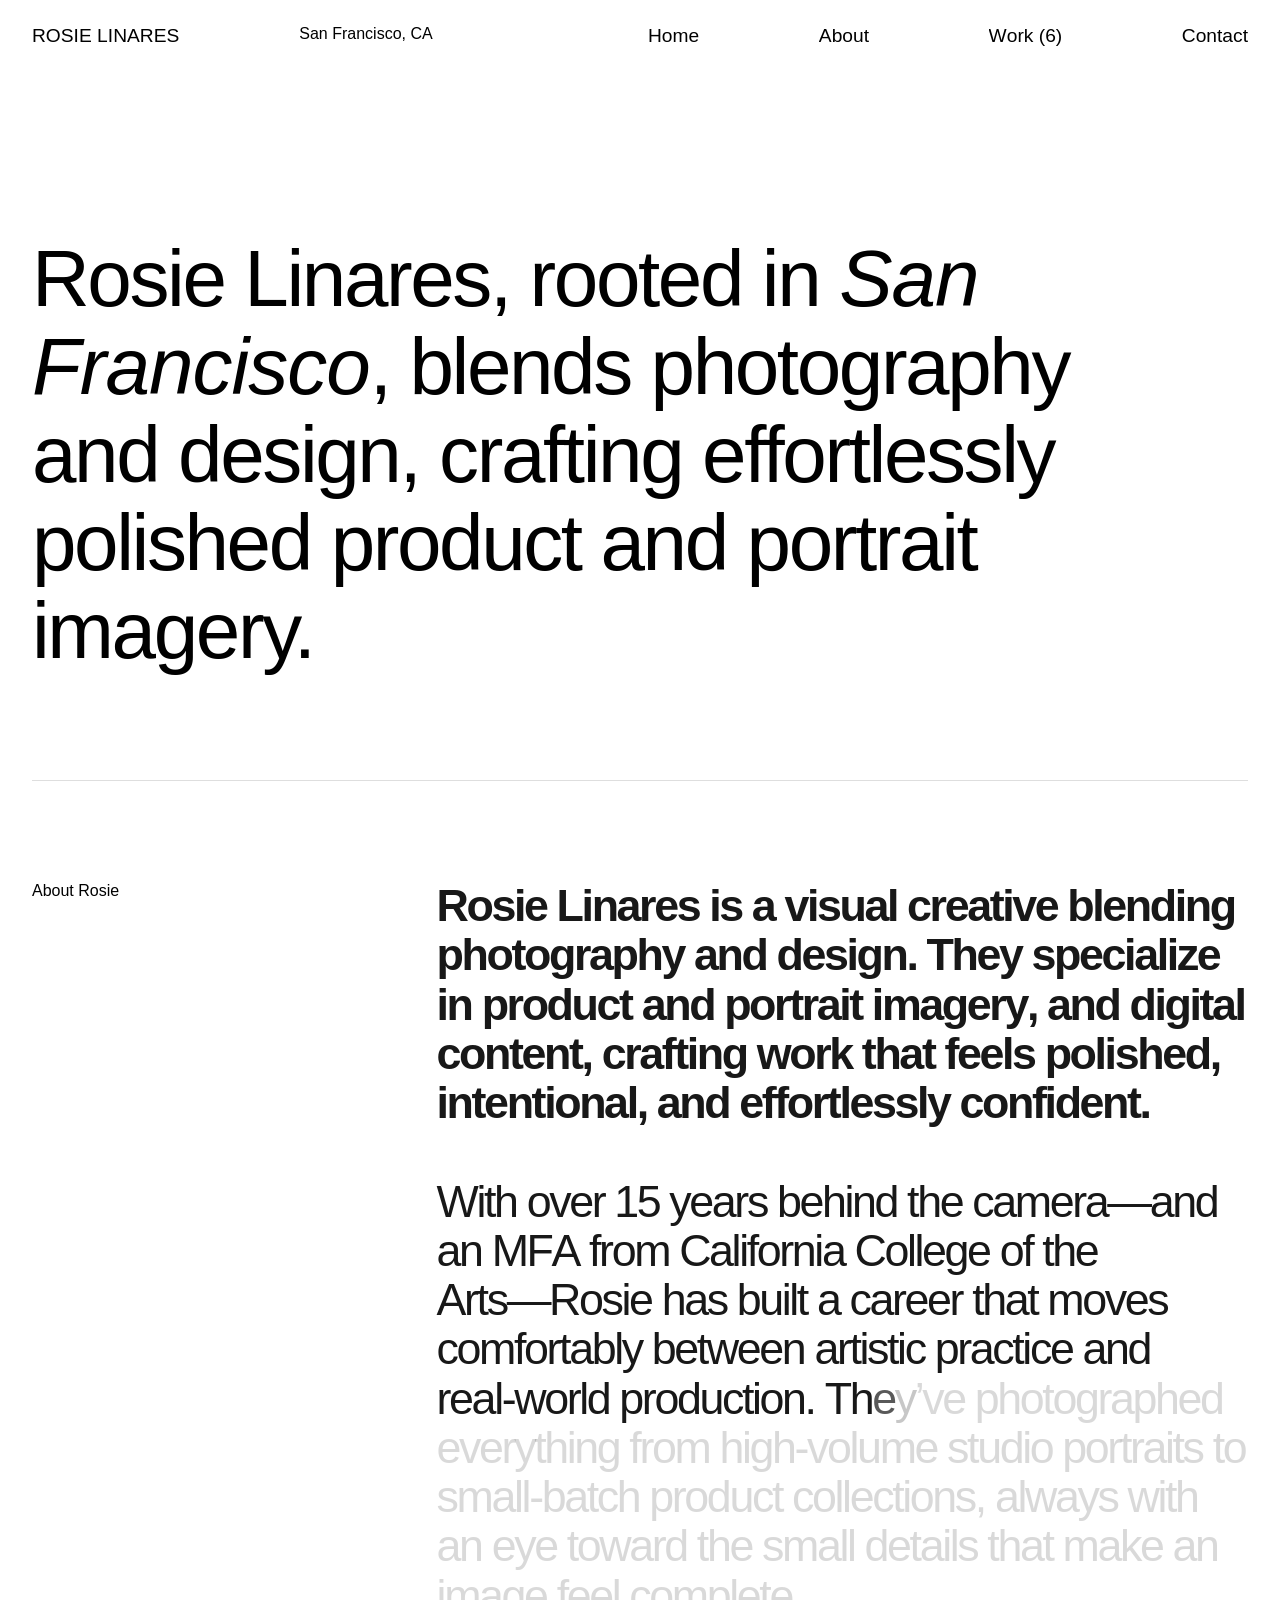
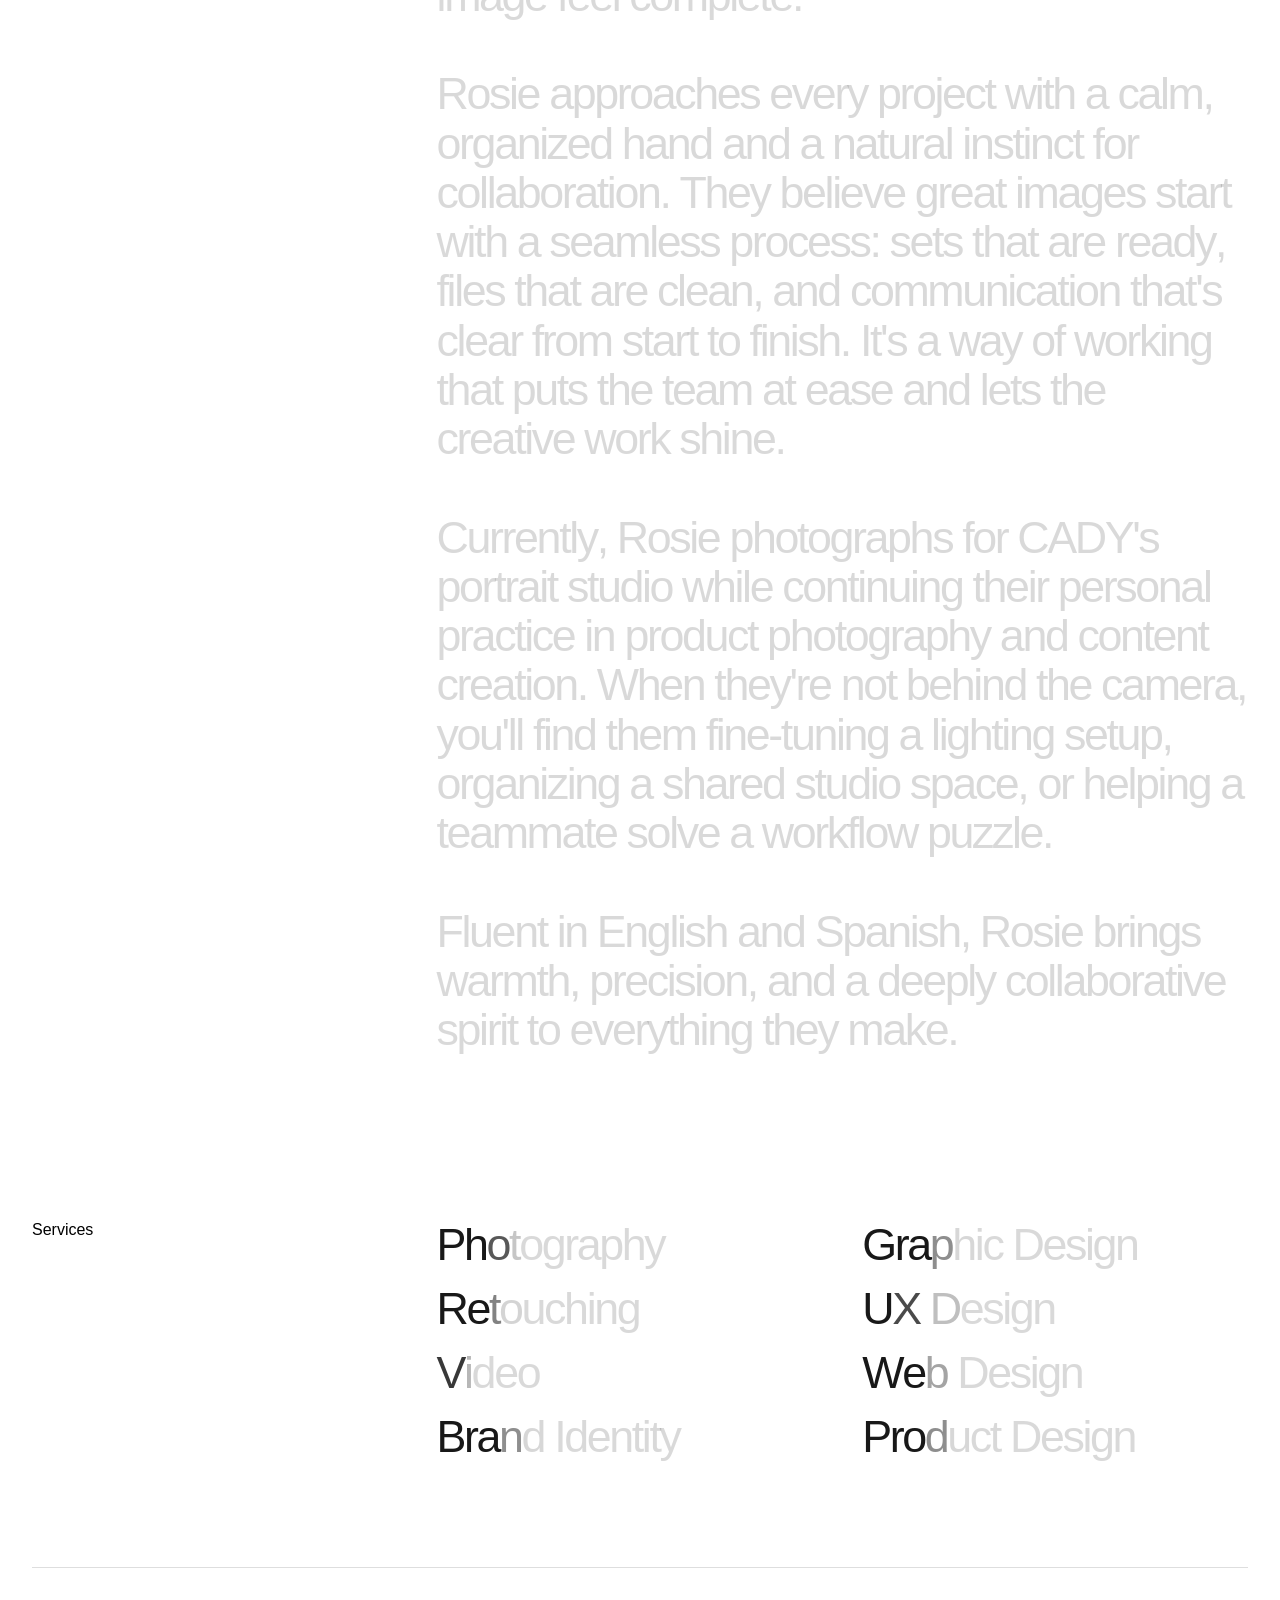
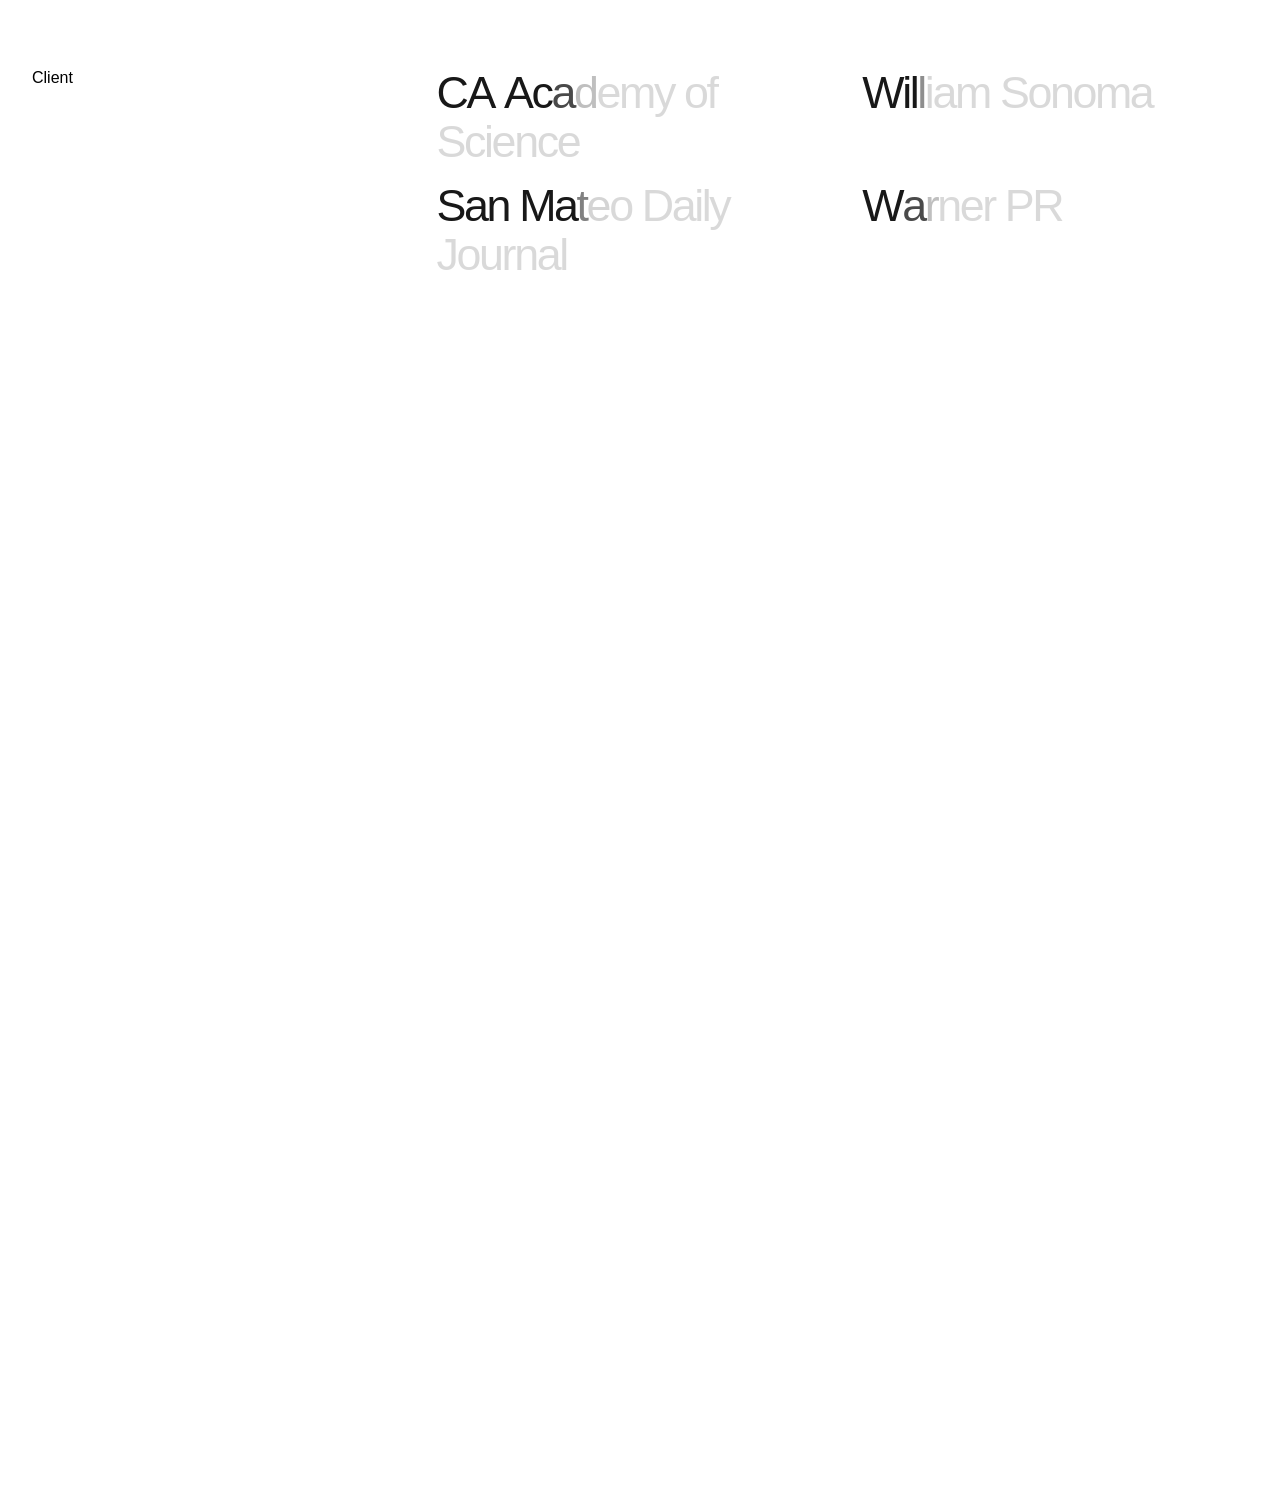
==== commit 55c1fa46: "Updated about.html with clients section CA & Warner PR" ====
--- a/about.html
+++ b/about.html
@@ -1 +1 @@
-<!DOCTYPE html><!-- Handled by Exflow.site --><html data-wf-page="6a34d59f1e7513f7c53cedb5" data-wf-site="6a34d59d1e7513f7c53ced21" data-wf-status="1" lang="en"><head><meta charset="utf-8"/><link href="https://cdn.prod.website-files.com" rel="preconnect" /><title>About | Rosie Linares, Visual Creative</title><meta content="Rosie Linares is a San Francisco visual creative blending photography and design. With an MFA and 15+ years behind the camera, they bring calm, precision, and an effortlessly polished eye to every project." name="description"/><meta content="About | Rosie Linares, Visual Creative" property="og:title"/><meta content="Rosie Linares is a San Francisco visual creative blending photography and design. With an MFA and 15+ years behind the camera, they bring calm, precision, and an effortlessly polished eye to every project." property="og:description"/><meta content="About | Rosie Linares, Visual Creative" name="twitter:title"/><meta content="Rosie Linares is a San Francisco visual creative blending photography and design. With an MFA and 15+ years behind the camera, they bring calm, precision, and an effortlessly polished eye to every project." name="twitter:description"/><meta property="og:type" content="website"/><meta content="summary_large_image" name="twitter:card"/><meta content="width=device-width, initial-scale=1" name="viewport"/><meta content="Webflow" name="generator"/><link href="css/rosie-linares.webflow.shared.ce49de2e5.css" rel="stylesheet" type="text/css"  /><style>html.w-mod-js:not(.w-mod-ix3) :is(.navigation-link .nav-text.first, .navigation-link .nav-text.second, .display-1.second) {visibility: hidden !important;}</style><link href="https://fonts.googleapis.com" rel="preconnect"/><link href="https://fonts.gstatic.com" rel="preconnect" /><script src="https://ajax.googleapis.com/ajax/libs/webfont/1.6.26/webfont.js" type="text/javascript"></script><script type="text/javascript">WebFont.load({  google: {    families: ["Inter:100,200,300,400,500,600,700,800,900","Playfair Display:400,500,600,700,800,900"]  }});</script><script type="text/javascript">!function(o,c){var n=c.documentElement,t=" w-mod-";n.className+=t+"js",("ontouchstart"in o||o.DocumentTouch&&c instanceof DocumentTouch)&&(n.className+=t+"touch")}(window,document);</script><link href="https://cdn.prod.website-files.com/6a34d59d1e7513f7c53ced21/6a3c64e9176efddaf45bf6a1_Artboard%201.png" rel="icon" type="image/png" sizes="32x32" media="(prefers-color-scheme: light)"/><link href="https://cdn.prod.website-files.com/6a34d59d1e7513f7c53ced21/6a3c64e9176efddaf45bf6a1_Artboard%201.png" rel="icon" type="image/png" sizes="32x32" media="(prefers-color-scheme: dark)"/><link href="https://cdn.prod.website-files.com/6a34d59d1e7513f7c53ced21/6a3c64e83c9393a1ef8aed61_Artboard%201.png" rel="icon" type="image/png" sizes="48x48"/><link href="https://cdn.prod.website-files.com/6a34d59d1e7513f7c53ced21/6a3c64e9ed59e086eab0b584_Artboard%201.png" rel="apple-touch-icon" sizes="180x180"/><link href="https://cdn.prod.website-files.com/6a34d59d1e7513f7c53ced21/6a3c64e952f76e71a8f8dd30_Artboard%201.png" rel="icon" type="image/png" sizes="192x192"/><link href="https://cdn.prod.website-files.com/6a34d59d1e7513f7c53ced21/6a3c64e9ed59e086eab0b587_Artboard%201.png" rel="icon" type="image/png" sizes="512x512"/></head><body><div class="navigation-wrapper-main"><div class="container-nav"><div class="navigation-content"><div id="w-node-cdcb0ebe-6184-0899-ea51-5038671515ce-671515cb" class="part-2"><a href="/" class="navigation-link w-inline-block"><div class="nav-text first">ROSIE LINARES</div><div class="nav-text second">MOKA</div></a><div class="simple-text first hide"><div>San Francisco, CA</div></div></div><nav id="w-node-cdcb0ebe-6184-0899-ea51-5038671515d2-671515cb" class="part-3"><div data-animation="default" data-collapse="medium" data-duration="400" data-easing="ease" data-easing2="ease" role="banner" class="navbar w-nav"><div class="last-item"><nav role="navigation" class="nav-menu w-nav-menu"><a href="/" class="navigation-link w-inline-block"><div class="nav-text first">Home</div><div class="nav-text second">Home</div></a><a href="/about" aria-current="page" class="navigation-link w-inline-block w--current"><div class="nav-text first">About</div><div class="nav-text second">About</div></a><a href="/work" class="navigation-link w-inline-block"><div class="nav-text first">Work (6)</div><div class="nav-text second">Work (17)</div></a><a href="mailto:photography@rosielinares.com" class="navigation-link w-inline-block"><div class="nav-text first">Contact</div><div class="nav-text second">Contact</div></a></nav><div class="menu-button w-nav-button"><img src="https://cdn.prod.website-files.com/6a34d59d1e7513f7c53ced21/6a34d59f1e7513f7c53cef4c_hamburger.png" loading="lazy" width="26" sizes="(max-width: 767px) 26px, (max-width: 991px) 3vw, 100vw" alt="" srcset="https://cdn.prod.website-files.com/6a34d59d1e7513f7c53ced21/6a34d59f1e7513f7c53cef4c_hamburger-p-500.png 500w, https://cdn.prod.website-files.com/6a34d59d1e7513f7c53ced21/6a34d59f1e7513f7c53cef4c_hamburger.png 512w"/></div></div></div></nav></div></div></div><section class="section with-about"><div class="container"><div><div class="grid-12 top left"><h1 id="w-node-b67cacfb-a2e9-d087-ba2d-2298cf67a23e-c53cedb5" class="display-1">Rosie Linares, rooted in <span class="other-font">San Francisco</span>, blends photography and design, crafting effortlessly polished product and portrait imagery.</h1></div><div class="line-divider second"></div><div class="about-grid"><div id="w-node-a476dae7-53b1-4a06-ebf0-2ae2a60ea779-c53cedb5" class="simple-text first"><div>About Rosie</div></div><div><h2 id="w-node-_7d896076-9b51-4ad3-fa02-8f5c5465dc50-c53cedb5" class="display-1 second _2-8-rem"><strong>Rosie Linares is a visual creative blending photography and design. They specialize in product and portrait imagery, and digital content, crafting work that feels polished, intentional, and effortlessly confident.</strong><br/><br/>With over 15 years behind the camera—and an MFA from California College of the Arts—Rosie has built a career that moves comfortably between artistic practice and real-world production. They’ve photographed everything from high-volume studio portraits to small-batch product collections, always with an eye toward the small details that make an image feel complete.<br/><br/>Rosie approaches every project with a calm, organized hand and a natural instinct for collaboration. They believe great images start with a seamless process: sets that are ready, files that are clean, and communication that&#x27;s clear from start to finish. It&#x27;s a way of working that puts the team at ease and lets the creative work shine.<br/><br/>Currently, Rosie photographs for CADY&#x27;s portrait studio while continuing their personal practice in product photography and content creation. When they&#x27;re not behind the camera, you&#x27;ll find them fine-tuning a lighting setup, organizing a shared studio space, or helping a teammate solve a workflow puzzle.<br/><br/>Fluent in English and Spanish, Rosie brings warmth, precision, and a deeply collaborative spirit to everything they make.</h2></div></div><div class="margin-80"><div class="photo-wrapper"><img sizes="(max-width: 1512px) 100vw, 1512px" srcset="https://cdn.prod.website-files.com/6a34d59d1e7513f7c53ced21/6a3c68575c8184cc14cb0804_101-p-500.jpg 500w, https://cdn.prod.website-files.com/6a34d59d1e7513f7c53ced21/6a3c68575c8184cc14cb0804_101-p-800.jpg 800w, https://cdn.prod.website-files.com/6a34d59d1e7513f7c53ced21/6a3c68575c8184cc14cb0804_101-p-1080.jpg 1080w, https://cdn.prod.website-files.com/6a34d59d1e7513f7c53ced21/6a3c68575c8184cc14cb0804_101.jpg 1512w" alt="" src="https://cdn.prod.website-files.com/6a34d59d1e7513f7c53ced21/6a3c68575c8184cc14cb0804_101.jpg" loading="eager" class="work-photo-first"/><div class="work-overlay first half"></div></div></div><div class="margin-80"><div class="about-grid"><div id="w-node-f2d107e4-3eb6-d639-eb3e-d5342d7d6142-c53cedb5" class="simple-text first"><div>Services</div></div><div class="grid-inside"><h2 class="display-1 second _2-8-rem">Photography</h2><h2 class="display-1 second _2-8-rem">Graphic Design</h2><h2 class="display-1 second _2-8-rem">Retouching</h2><h2 class="display-1 second _2-8-rem">UX Design</h2><h2 class="display-1 second _2-8-rem">Video</h2><h2 class="display-1 second _2-8-rem">Web Design</h2><h2 class="display-1 second _2-8-rem">Brand Identity</h2><h2 class="display-1 second _2-8-rem">Product Design</h2></div></div></div><div class="line-divider second"></div><div class="about-grid"><div id="w-node-e4e2fbf3-86de-cfc4-60fd-074ee73163d1-c53cedb5" class="simple-text first"><div>Client</div></div><div class="grid-inside"><h2 class="display-1 second _2-8-rem">Academy of Science</h2><h2 class="display-1 second _2-8-rem">William Sonoma</h2><h2 class="display-1 second _2-8-rem">San Mateo Daily Journal</h2><h2 class="display-1 second _2-8-rem">Warner Turner</h2></div></div></div></div></section><div data-w-id="bd719ca3-a203-b525-6582-d6c9aac8ec9b" class="footer-main"><div class="container"><div><div class="grid-12 less-gap"><div id="w-node-bd719ca3-a203-b525-6582-d6c9aac8ec9f-aac8ec9b"><h2 id="w-node-bd719ca3-a203-b525-6582-d6c9aac8eca0-aac8ec9b" class="display-1 second _4-2-rem">Let&#x27;s Talk</h2><a href="mailto:contact@website.com" id="w-node-bd719ca3-a203-b525-6582-d6c9aac8eca2-aac8ec9b" class="navigation-link for-button w-inline-block"><div class="nav-text first">Get in touch</div><div class="nav-text second">Get in touch</div></a><div class="margin-50"><a href="https://flowmance.com/" target="_blank" class="navigation-link copyright w-inline-block"><div class="nav-text first">©2026 Rosie Linares.</div><div class="nav-text second">©2026 Rosie Linares.</div></a></div></div><div id="w-node-bd719ca3-a203-b525-6582-d6c9aac8eca7-aac8ec9b"><div><h2 class="display-1 second uppercase">follow us</h2><div class="margin-20"><div class="margin-10"><a href="https://instagram.com/rlinaresphotography" target="_blank" class="navigation-link for-footer w-inline-block"><div class="nav-text first">Instagram</div><div class="nav-text second">Instagram</div></a></div></div></div></div><div id="w-node-bd719ca3-a203-b525-6582-d6c9aac8ecc5-aac8ec9b"><h2 class="display-1 second uppercase">Contact</h2><div class="margin-20"><a href="mailto:contact@website.com" class="navigation-link for-footer w-inline-block"><div class="nav-text first">photography@rosielinares.com</div><div class="nav-text second">photography@rosielinares.com</div></a><div class="margin-10"><a href="tel:+18001236789" class="navigation-link for-footer w-inline-block"><div class="nav-text first">+1 415 429 6673<br/></div><div class="nav-text second">+1 415 429 6673<br/></div></a></div></div></div></div></div></div><div class="container"><div><a href="#" class="navigation-link full w-inline-block"><div class="nav-text first">©ROSIE LINARES</div></a></div></div></div><script src="js/jquery.js?site=6a34d59d1e7513f7c53ced21" type="text/javascript"  ></script><script src="js/webflow.schunk.36b8fb49256177c8.js" type="text/javascript"  ></script><script src="js/webflow.schunk.e5972a22b2f95ff8.js" type="text/javascript"  ></script><script src="js/webflow-script-1.js" type="text/javascript"  ></script><script src="js/gsap.min.js" type="text/javascript"></script><script src="js/splittext.min.js" type="text/javascript"></script><script src="js/scrolltrigger.min.js" type="text/javascript"></script></body></html>+<!DOCTYPE html><!-- Handled by Exflow.site --><html data-wf-page="6a34d59f1e7513f7c53cedb5" data-wf-site="6a34d59d1e7513f7c53ced21" data-wf-status="1" lang="en"><head><meta charset="utf-8"/><link href="https://cdn.prod.website-files.com" rel="preconnect" /><title>About | Rosie Linares, Visual Creative</title><meta content="Rosie Linares is a San Francisco visual creative blending photography and design. With an MFA and 15+ years behind the camera, they bring calm, precision, and an effortlessly polished eye to every project." name="description"/><meta content="About | Rosie Linares, Visual Creative" property="og:title"/><meta content="Rosie Linares is a San Francisco visual creative blending photography and design. With an MFA and 15+ years behind the camera, they bring calm, precision, and an effortlessly polished eye to every project." property="og:description"/><meta content="About | Rosie Linares, Visual Creative" name="twitter:title"/><meta content="Rosie Linares is a San Francisco visual creative blending photography and design. With an MFA and 15+ years behind the camera, they bring calm, precision, and an effortlessly polished eye to every project." name="twitter:description"/><meta property="og:type" content="website"/><meta content="summary_large_image" name="twitter:card"/><meta content="width=device-width, initial-scale=1" name="viewport"/><meta content="Webflow" name="generator"/><link href="css/rosie-linares.webflow.shared.ce49de2e5.css" rel="stylesheet" type="text/css"  /><style>html.w-mod-js:not(.w-mod-ix3) :is(.navigation-link .nav-text.first, .navigation-link .nav-text.second, .display-1.second) {visibility: hidden !important;}</style><link href="https://fonts.googleapis.com" rel="preconnect"/><link href="https://fonts.gstatic.com" rel="preconnect" /><script src="https://ajax.googleapis.com/ajax/libs/webfont/1.6.26/webfont.js" type="text/javascript"></script><script type="text/javascript">WebFont.load({  google: {    families: ["Inter:100,200,300,400,500,600,700,800,900","Playfair Display:400,500,600,700,800,900"]  }});</script><script type="text/javascript">!function(o,c){var n=c.documentElement,t=" w-mod-";n.className+=t+"js",("ontouchstart"in o||o.DocumentTouch&&c instanceof DocumentTouch)&&(n.className+=t+"touch")}(window,document);</script><link href="https://cdn.prod.website-files.com/6a34d59d1e7513f7c53ced21/6a3c64e9176efddaf45bf6a1_Artboard%201.png" rel="icon" type="image/png" sizes="32x32" media="(prefers-color-scheme: light)"/><link href="https://cdn.prod.website-files.com/6a34d59d1e7513f7c53ced21/6a3c64e9176efddaf45bf6a1_Artboard%201.png" rel="icon" type="image/png" sizes="32x32" media="(prefers-color-scheme: dark)"/><link href="https://cdn.prod.website-files.com/6a34d59d1e7513f7c53ced21/6a3c64e83c9393a1ef8aed61_Artboard%201.png" rel="icon" type="image/png" sizes="48x48"/><link href="https://cdn.prod.website-files.com/6a34d59d1e7513f7c53ced21/6a3c64e9ed59e086eab0b584_Artboard%201.png" rel="apple-touch-icon" sizes="180x180"/><link href="https://cdn.prod.website-files.com/6a34d59d1e7513f7c53ced21/6a3c64e952f76e71a8f8dd30_Artboard%201.png" rel="icon" type="image/png" sizes="192x192"/><link href="https://cdn.prod.website-files.com/6a34d59d1e7513f7c53ced21/6a3c64e9ed59e086eab0b587_Artboard%201.png" rel="icon" type="image/png" sizes="512x512"/></head><body><div class="navigation-wrapper-main"><div class="container-nav"><div class="navigation-content"><div id="w-node-cdcb0ebe-6184-0899-ea51-5038671515ce-671515cb" class="part-2"><a href="/" class="navigation-link w-inline-block"><div class="nav-text first">ROSIE LINARES</div><div class="nav-text second">MOKA</div></a><div class="simple-text first hide"><div>San Francisco, CA</div></div></div><nav id="w-node-cdcb0ebe-6184-0899-ea51-5038671515d2-671515cb" class="part-3"><div data-animation="default" data-collapse="medium" data-duration="400" data-easing="ease" data-easing2="ease" role="banner" class="navbar w-nav"><div class="last-item"><nav role="navigation" class="nav-menu w-nav-menu"><a href="/" class="navigation-link w-inline-block"><div class="nav-text first">Home</div><div class="nav-text second">Home</div></a><a href="/about" aria-current="page" class="navigation-link w-inline-block w--current"><div class="nav-text first">About</div><div class="nav-text second">About</div></a><a href="/work" class="navigation-link w-inline-block"><div class="nav-text first">Work (6)</div><div class="nav-text second">Work (17)</div></a><a href="mailto:photography@rosielinares.com" class="navigation-link w-inline-block"><div class="nav-text first">Contact</div><div class="nav-text second">Contact</div></a></nav><div class="menu-button w-nav-button"><img src="https://cdn.prod.website-files.com/6a34d59d1e7513f7c53ced21/6a34d59f1e7513f7c53cef4c_hamburger.png" loading="lazy" width="26" sizes="(max-width: 767px) 26px, (max-width: 991px) 3vw, 100vw" alt="" srcset="https://cdn.prod.website-files.com/6a34d59d1e7513f7c53ced21/6a34d59f1e7513f7c53cef4c_hamburger-p-500.png 500w, https://cdn.prod.website-files.com/6a34d59d1e7513f7c53ced21/6a34d59f1e7513f7c53cef4c_hamburger.png 512w"/></div></div></div></nav></div></div></div><section class="section with-about"><div class="container"><div><div class="grid-12 top left"><h1 id="w-node-b67cacfb-a2e9-d087-ba2d-2298cf67a23e-c53cedb5" class="display-1">Rosie Linares, rooted in <span class="other-font">San Francisco</span>, blends photography and design, crafting effortlessly polished product and portrait imagery.</h1></div><div class="line-divider second"></div><div class="about-grid"><div id="w-node-a476dae7-53b1-4a06-ebf0-2ae2a60ea779-c53cedb5" class="simple-text first"><div>About Rosie</div></div><div><h2 id="w-node-_7d896076-9b51-4ad3-fa02-8f5c5465dc50-c53cedb5" class="display-1 second _2-8-rem"><strong>Rosie Linares is a visual creative blending photography and design. They specialize in product and portrait imagery, and digital content, crafting work that feels polished, intentional, and effortlessly confident.</strong><br/><br/>With over 15 years behind the camera—and an MFA from California College of the Arts—Rosie has built a career that moves comfortably between artistic practice and real-world production. They’ve photographed everything from high-volume studio portraits to small-batch product collections, always with an eye toward the small details that make an image feel complete.<br/><br/>Rosie approaches every project with a calm, organized hand and a natural instinct for collaboration. They believe great images start with a seamless process: sets that are ready, files that are clean, and communication that&#x27;s clear from start to finish. It&#x27;s a way of working that puts the team at ease and lets the creative work shine.<br/><br/>Currently, Rosie photographs for CADY&#x27;s portrait studio while continuing their personal practice in product photography and content creation. When they&#x27;re not behind the camera, you&#x27;ll find them fine-tuning a lighting setup, organizing a shared studio space, or helping a teammate solve a workflow puzzle.<br/><br/>Fluent in English and Spanish, Rosie brings warmth, precision, and a deeply collaborative spirit to everything they make.</h2></div></div><div class="margin-80"><div class="photo-wrapper"><img sizes="(max-width: 1512px) 100vw, 1512px" srcset="https://cdn.prod.website-files.com/6a34d59d1e7513f7c53ced21/6a3c68575c8184cc14cb0804_101-p-500.jpg 500w, https://cdn.prod.website-files.com/6a34d59d1e7513f7c53ced21/6a3c68575c8184cc14cb0804_101-p-800.jpg 800w, https://cdn.prod.website-files.com/6a34d59d1e7513f7c53ced21/6a3c68575c8184cc14cb0804_101-p-1080.jpg 1080w, https://cdn.prod.website-files.com/6a34d59d1e7513f7c53ced21/6a3c68575c8184cc14cb0804_101.jpg 1512w" alt="" src="https://cdn.prod.website-files.com/6a34d59d1e7513f7c53ced21/6a3c68575c8184cc14cb0804_101.jpg" loading="eager" class="work-photo-first"/><div class="work-overlay first half"></div></div></div><div class="margin-80"><div class="about-grid"><div id="w-node-f2d107e4-3eb6-d639-eb3e-d5342d7d6142-c53cedb5" class="simple-text first"><div>Services</div></div><div class="grid-inside"><h2 class="display-1 second _2-8-rem">Photography</h2><h2 class="display-1 second _2-8-rem">Graphic Design</h2><h2 class="display-1 second _2-8-rem">Retouching</h2><h2 class="display-1 second _2-8-rem">UX Design</h2><h2 class="display-1 second _2-8-rem">Video</h2><h2 class="display-1 second _2-8-rem">Web Design</h2><h2 class="display-1 second _2-8-rem">Brand Identity</h2><h2 class="display-1 second _2-8-rem">Product Design</h2></div></div></div><div class="line-divider second"></div><div class="about-grid"><div id="w-node-e4e2fbf3-86de-cfc4-60fd-074ee73163d1-c53cedb5" class="simple-text first"><div>Client</div></div><div class="grid-inside"><h2 class="display-1 second _2-8-rem">CA Academy of Science</h2><h2 class="display-1 second _2-8-rem">William Sonoma</h2><h2 class="display-1 second _2-8-rem">San Mateo Daily Journal</h2><h2 class="display-1 second _2-8-rem">Warner PR</h2></div></div></div></div></section><div data-w-id="bd719ca3-a203-b525-6582-d6c9aac8ec9b" class="footer-main"><div class="container"><div><div class="grid-12 less-gap"><div id="w-node-bd719ca3-a203-b525-6582-d6c9aac8ec9f-aac8ec9b"><h2 id="w-node-bd719ca3-a203-b525-6582-d6c9aac8eca0-aac8ec9b" class="display-1 second _4-2-rem">Let&#x27;s Talk</h2><a href="mailto:contact@website.com" id="w-node-bd719ca3-a203-b525-6582-d6c9aac8eca2-aac8ec9b" class="navigation-link for-button w-inline-block"><div class="nav-text first">Get in touch</div><div class="nav-text second">Get in touch</div></a><div class="margin-50"><a href="https://flowmance.com/" target="_blank" class="navigation-link copyright w-inline-block"><div class="nav-text first">©2026 Rosie Linares.</div><div class="nav-text second">©2026 Rosie Linares.</div></a></div></div><div id="w-node-bd719ca3-a203-b525-6582-d6c9aac8eca7-aac8ec9b"><div><h2 class="display-1 second uppercase">follow us</h2><div class="margin-20"><div class="margin-10"><a href="https://instagram.com/rlinaresphotography" target="_blank" class="navigation-link for-footer w-inline-block"><div class="nav-text first">Instagram</div><div class="nav-text second">Instagram</div></a></div></div></div></div><div id="w-node-bd719ca3-a203-b525-6582-d6c9aac8ecc5-aac8ec9b"><h2 class="display-1 second uppercase">Contact</h2><div class="margin-20"><a href="mailto:contact@website.com" class="navigation-link for-footer w-inline-block"><div class="nav-text first">photography@rosielinares.com</div><div class="nav-text second">photography@rosielinares.com</div></a><div class="margin-10"><a href="tel:+18001236789" class="navigation-link for-footer w-inline-block"><div class="nav-text first">+1 415 429 6673<br/></div><div class="nav-text second">+1 415 429 6673<br/></div></a></div></div></div></div></div></div><div class="container"><div><a href="#" class="navigation-link full w-inline-block"><div class="nav-text first">©ROSIE LINARES</div></a></div></div></div><script src="js/jquery.js?site=6a34d59d1e7513f7c53ced21" type="text/javascript"  ></script><script src="js/webflow.schunk.36b8fb49256177c8.js" type="text/javascript"  ></script><script src="js/webflow.schunk.e5972a22b2f95ff8.js" type="text/javascript"  ></script><script src="js/webflow-script-1.js" type="text/javascript"  ></script><script src="js/gsap.min.js" type="text/javascript"></script><script src="js/splittext.min.js" type="text/javascript"></script><script src="js/scrolltrigger.min.js" type="text/javascript"></script></body></html>
